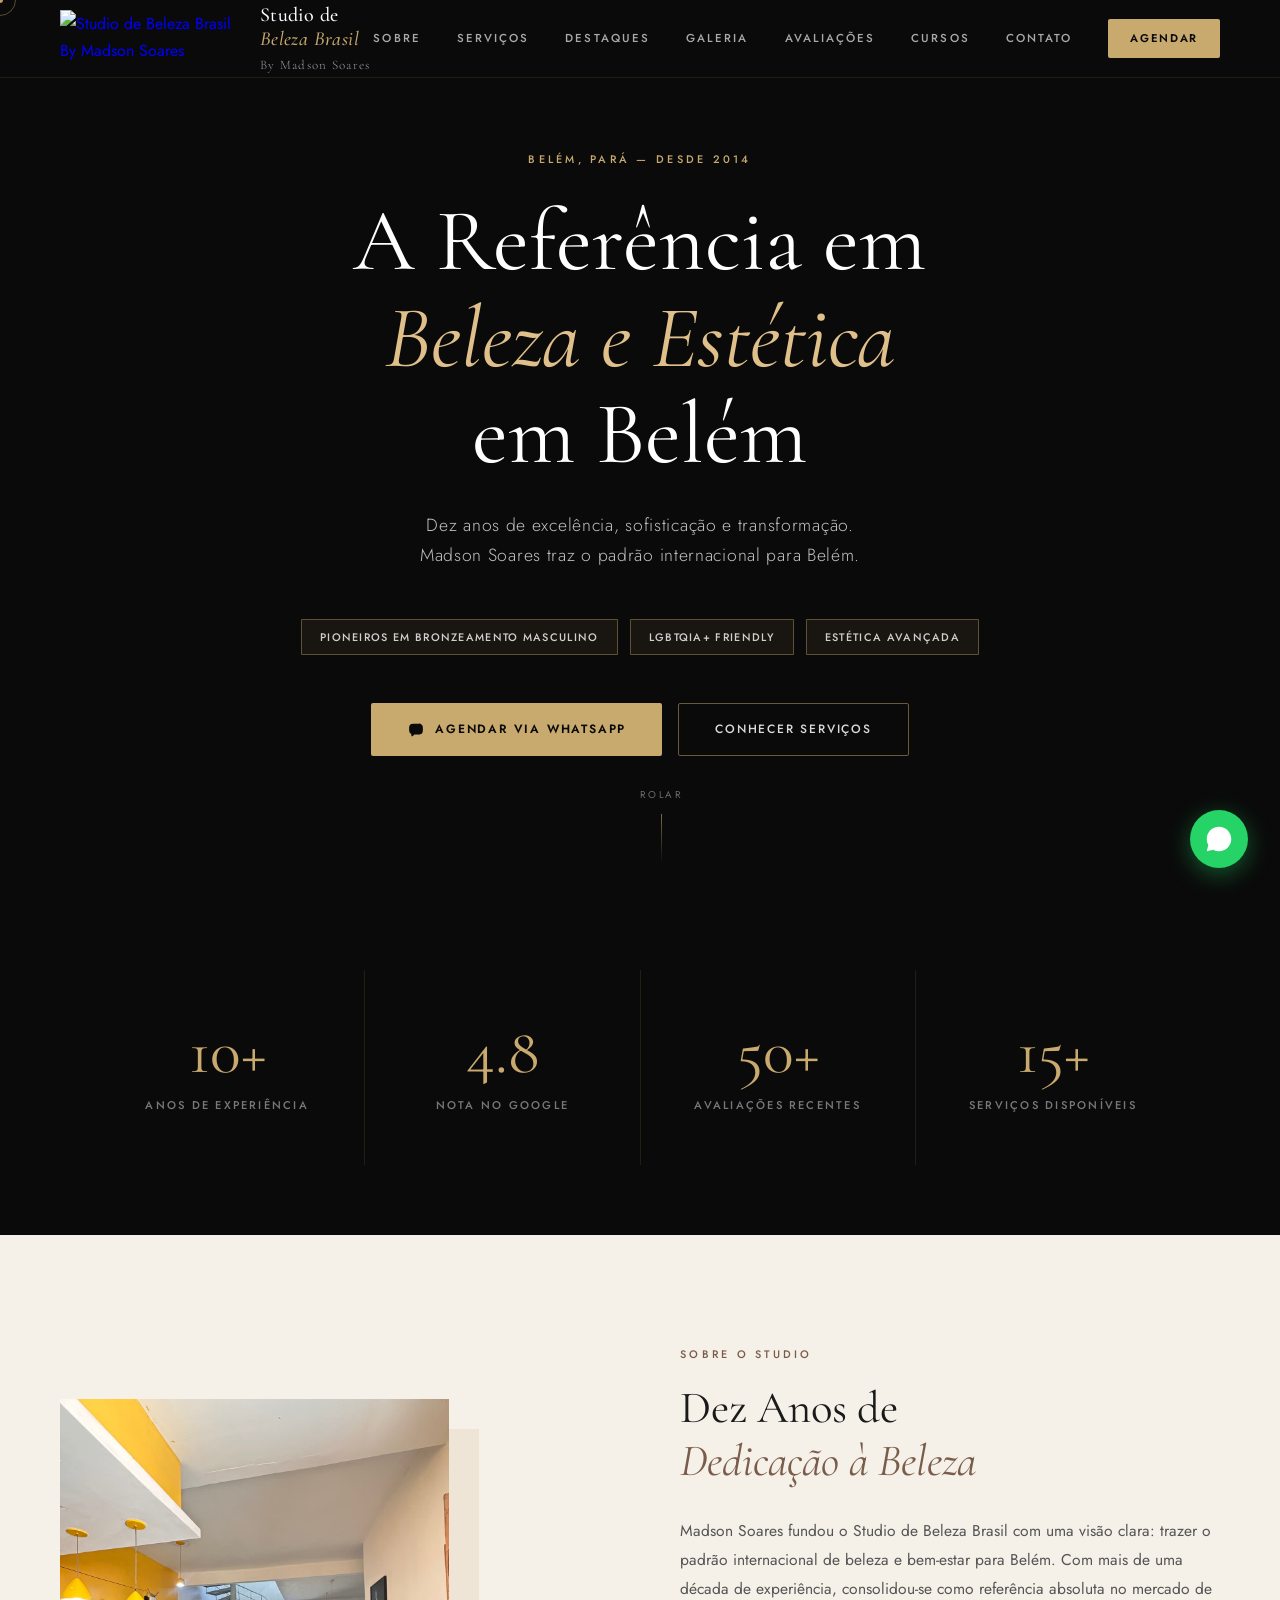
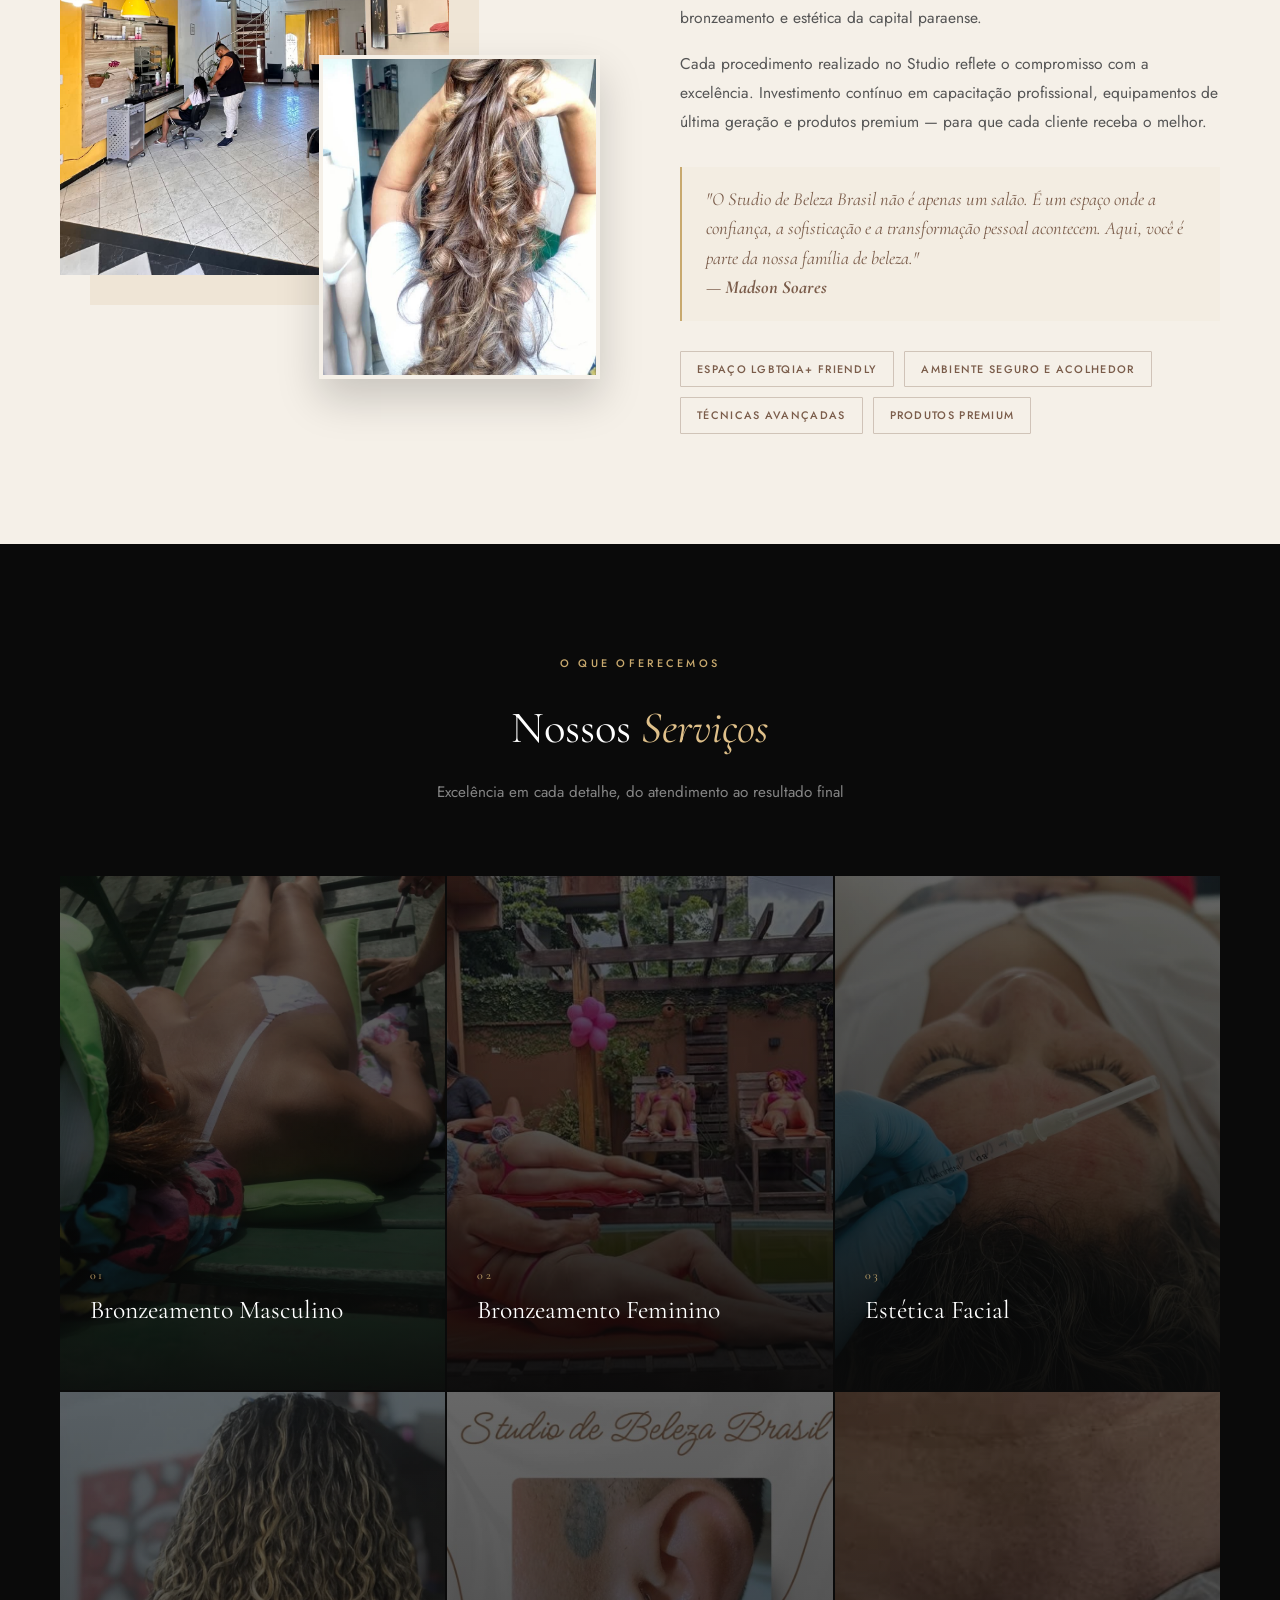
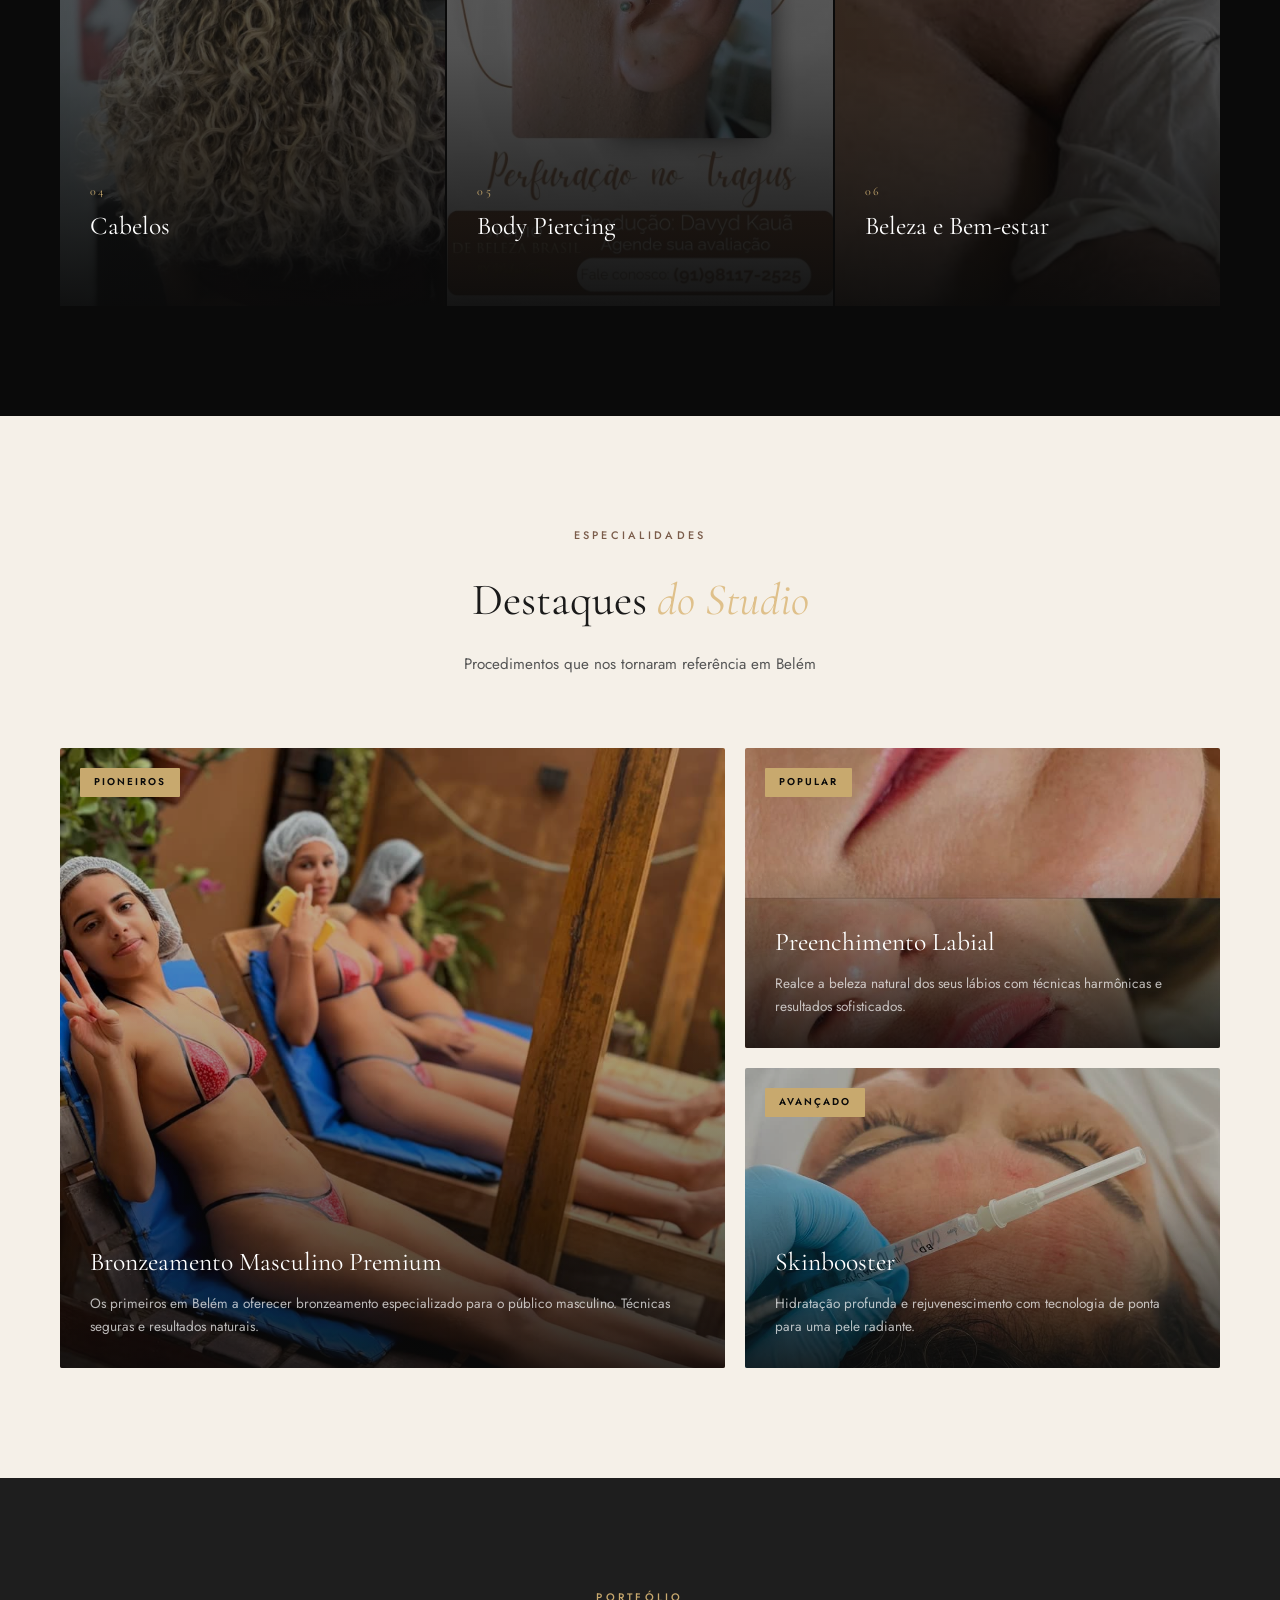
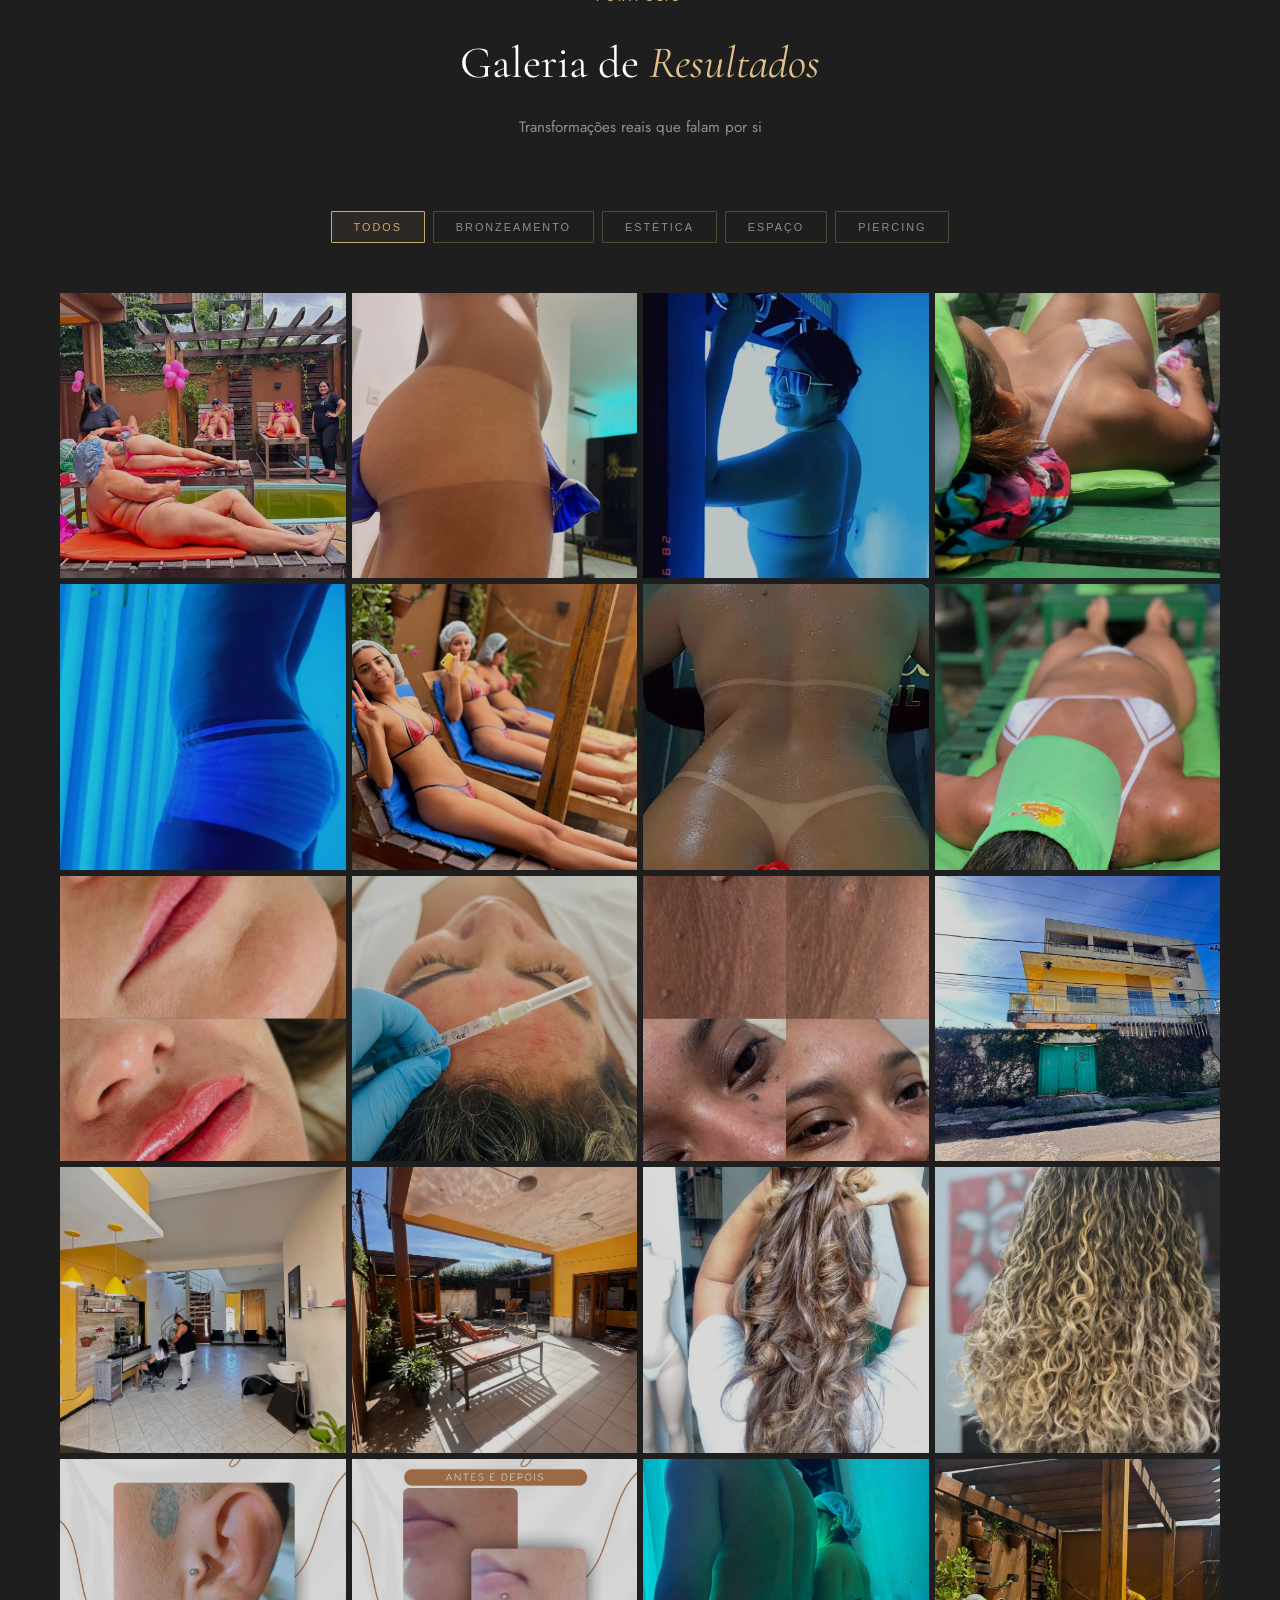
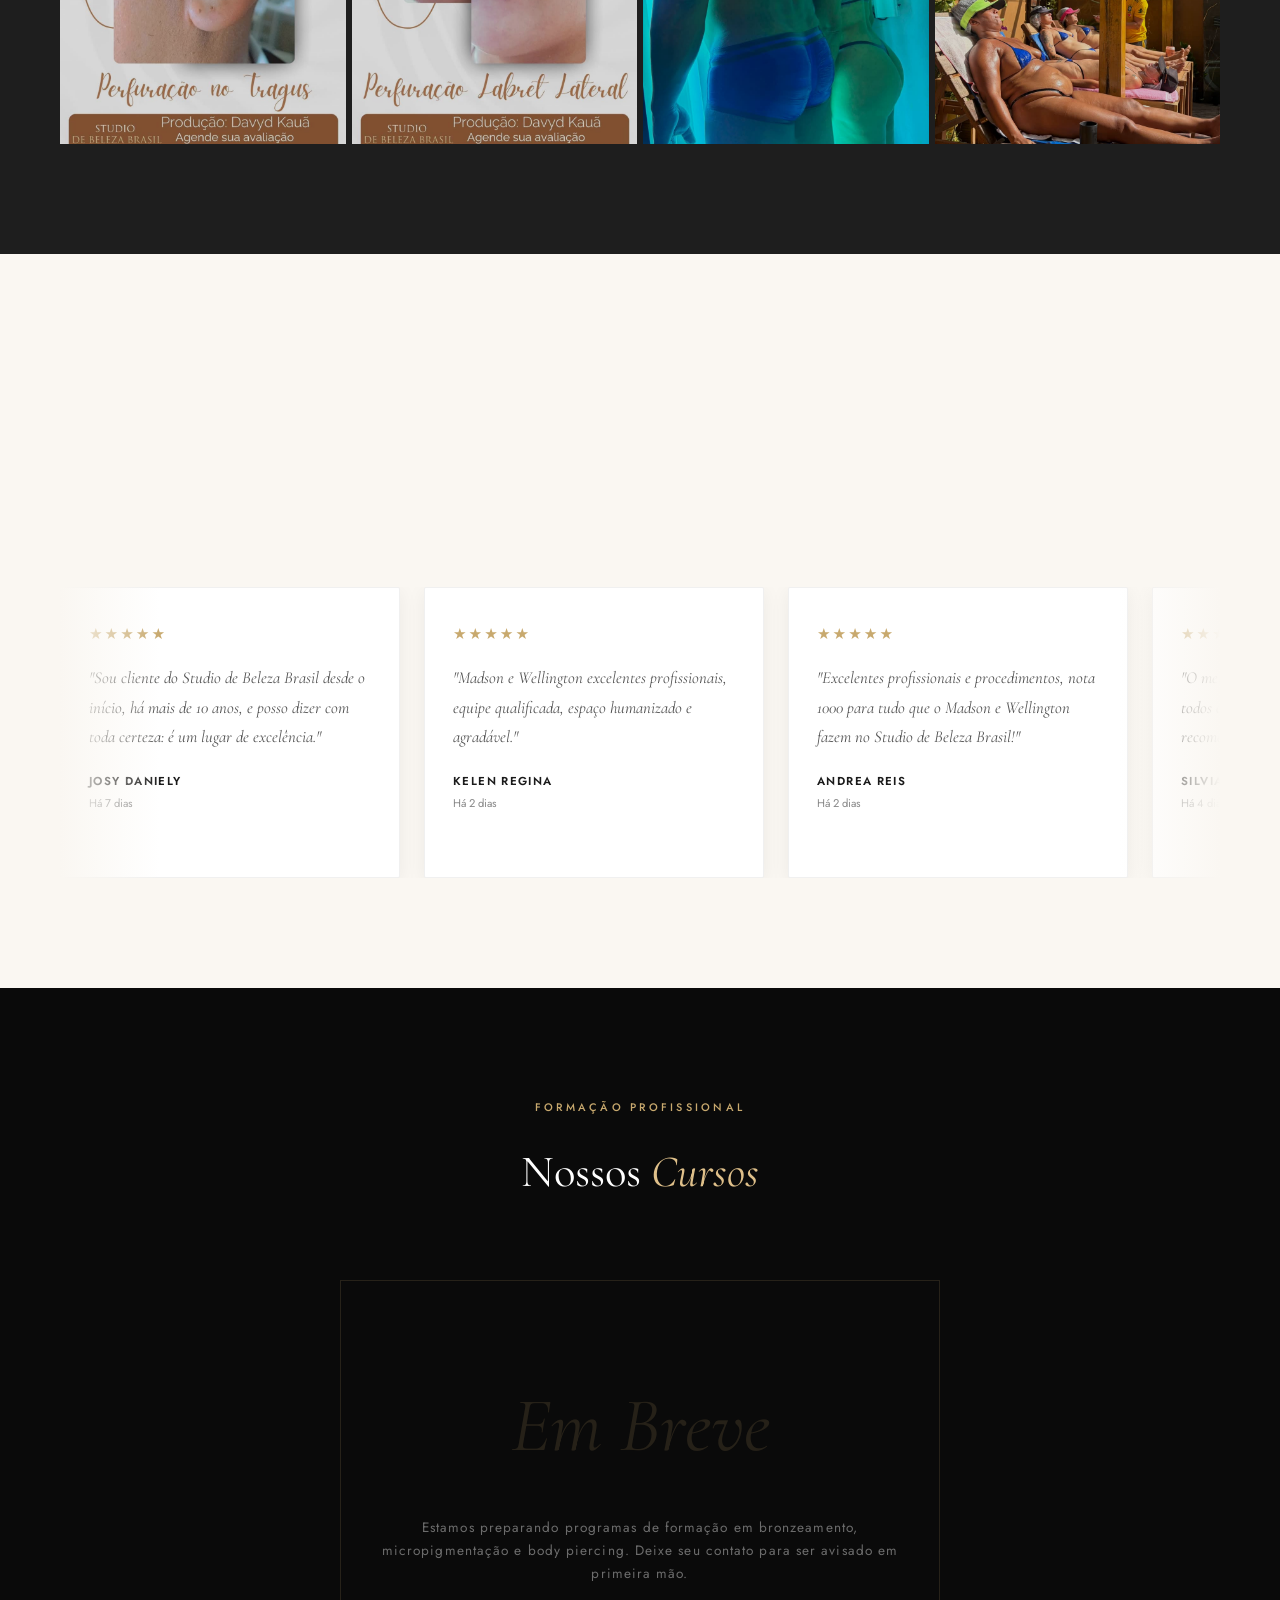
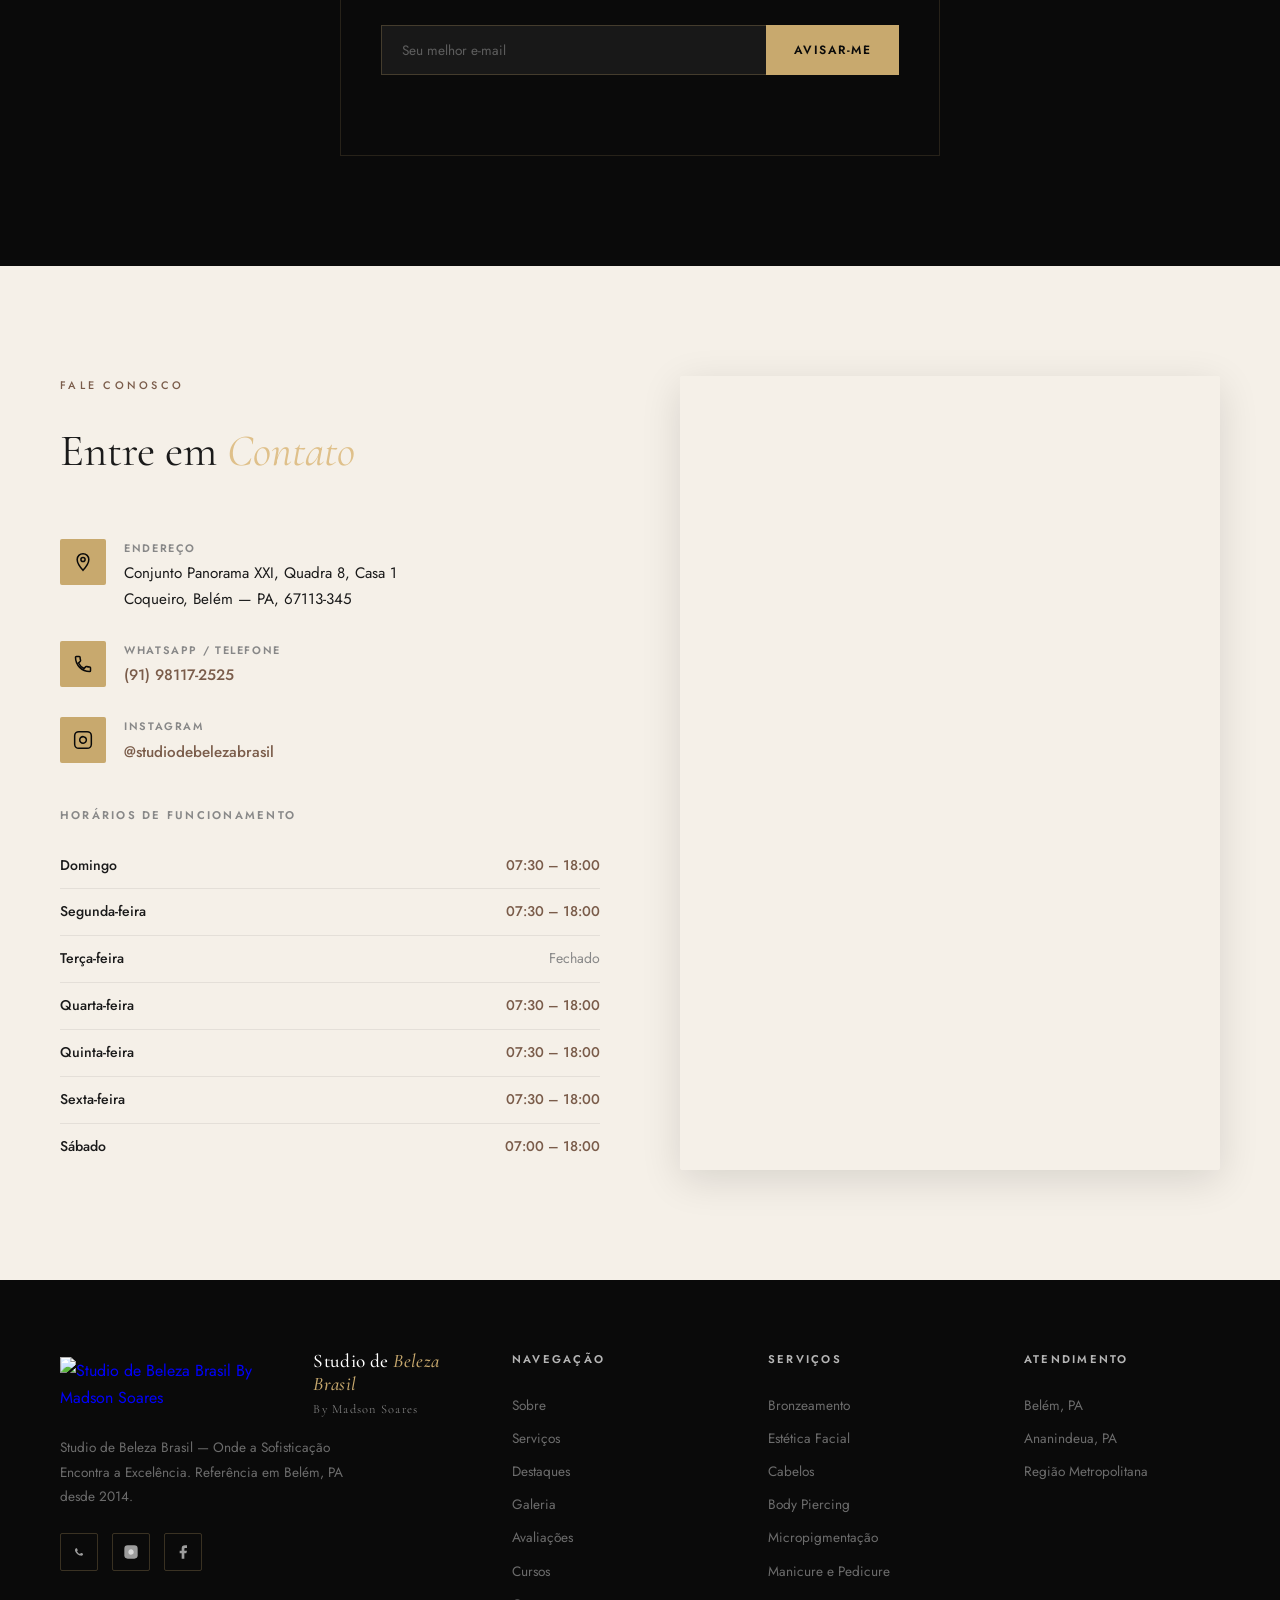
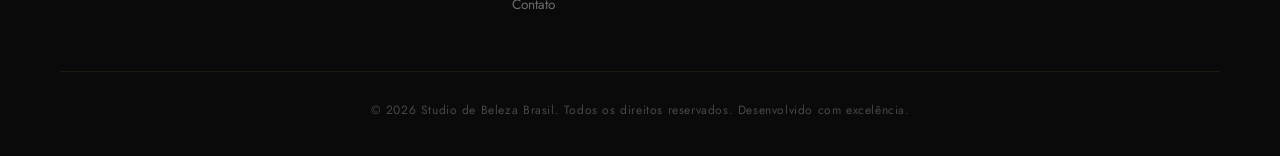
==== index.html @ 26bd86d9 "Update index.html" ====
<!DOCTYPE html>
<html lang="pt-BR">
<head>
<meta charset="UTF-8">
<meta name="viewport" content="width=device-width, initial-scale=1.0">
<meta name="description" content="Studio de Beleza Brasil — Referência em salão de beleza, estética e bronzeamento em Belém, PA. Pioneiros em bronzeamento masculino. Especialistas em harmonização facial, preenchimento labial, skinbooster e muito mais.">
<title>Studio de Beleza Brasil | Salão, Bronze e Estética em Belém</title>
<link rel="preconnect" href="https://fonts.googleapis.com">
<link rel="preconnect" href="https://fonts.gstatic.com" crossorigin>
<link href="https://fonts.googleapis.com/css2?family=Cormorant+Garamond:ital,wght@0,300;0,400;0,500;0,600;1,300;1,400;1,500&family=Jost:wght@200;300;400;500;600&display=swap" rel="stylesheet">
<style>
:root {
  --black: #0a0a0a;
  --charcoal: #141414;
  --dark: #1e1e1e;
  --gold: #c8a96e;
  --gold-light: #dfc08a;
  --gold-pale: #f0e4cc;
  --cream: #faf7f2;
  --offwhite: #f5f0e8;
  --mocha: #7a5c4a;
  --mocha-light: #a07860;
  --text-dark: #1a1a1a;
  --text-mid: #555;
  --text-muted: #888;
  --serif: 'Cormorant Garamond', Georgia, serif;
  --sans: 'Jost', system-ui, sans-serif;
  --ease: cubic-bezier(0.25, 0.46, 0.45, 0.94);
}
*,*::before,*::after{margin:0;padding:0;box-sizing:border-box}
html{scroll-behavior:smooth;font-size:16px}
body{font-family:var(--sans);background:var(--cream);color:var(--text-dark);overflow-x:hidden;line-height:1.7}

/* ── SCROLLBAR ── */
::-webkit-scrollbar{width:4px}
::-webkit-scrollbar-track{background:var(--black)}
::-webkit-scrollbar-thumb{background:var(--gold);border-radius:2px}

/* ── CURSOR ── */
html{cursor:none}
.cursor{position:fixed;width:6px;height:6px;background:var(--gold);border-radius:50%;pointer-events:none;z-index:9999;transform:translate(-50%,-50%);transition:width .2s,height .2s,background .2s;mix-blend-mode:difference}
.cursor-ring{position:fixed;width:32px;height:32px;border:1px solid rgba(200,169,110,0.6);border-radius:50%;pointer-events:none;z-index:9998;transform:translate(-50%,-50%);transition:transform .12s var(--ease),width .3s,height .3s,opacity .3s;opacity:.7}
.cursor.expanded{width:40px;height:40px}
.cursor-ring.expanded{width:60px;height:60px;opacity:.3}
a,button{cursor:none}

/* ── HEADER ── */
header{
  position:fixed;top:0;left:0;right:0;z-index:500;
  transition:background .5s var(--ease),box-shadow .5s;
}
header.scrolled{
  background:rgba(10,10,10,0.97);
  backdrop-filter:blur(20px);
  box-shadow:0 1px 0 rgba(200,169,110,0.15);
}
.header-inner{
  display:flex;align-items:center;justify-content:space-between;
  padding:0 60px;height:78px;
  border-bottom:1px solid rgba(200,169,110,0.12);
}
.logo-wrap{display:flex;align-items:center;gap:14px;text-decoration:none}
.logo-img{height:44px;width:auto;object-fit:contain;filter:brightness(1.05)}
.logo-text{font-family:var(--serif);font-size:1.25rem;font-weight:500;color:#fff;letter-spacing:.02em;line-height:1.2}
.logo-text span{color:var(--gold);font-style:italic}
nav{display:flex;align-items:center;gap:36px}
.nav-link{
  font-size:.72rem;font-weight:500;color:rgba(255,255,255,.65);
  text-decoration:none;text-transform:uppercase;letter-spacing:.18em;
  transition:color .3s;position:relative;
}
.nav-link::after{
  content:'';position:absolute;bottom:-4px;left:0;width:0;height:1px;
  background:var(--gold);transition:width .35s var(--ease);
}
.nav-link:hover{color:var(--gold)}
.nav-link:hover::after{width:100%}
.nav-cta{
  font-size:.7rem;font-weight:600;color:var(--black);
  background:var(--gold);text-decoration:none;
  text-transform:uppercase;letter-spacing:.15em;
  padding:10px 22px;border-radius:2px;
  transition:background .3s,transform .3s;
}
.nav-cta:hover{background:var(--gold-light);transform:translateY(-1px)}
.mobile-btn{display:none;flex-direction:column;gap:5px;background:none;border:none;padding:4px}
.mobile-btn span{display:block;width:24px;height:1.5px;background:rgba(255,255,255,.8);transition:.3s}

/* ── HERO ── */
.hero{
  position:relative;height:100vh;min-height:600px;
  display:flex;align-items:center;justify-content:center;
  overflow:hidden;background:var(--black);
}
.hero-video{
  position:absolute;inset:0;width:100%;height:100%;
  object-fit:cover;opacity:0;
  transition:opacity 2.5s ease;
}
.hero-video.loaded{opacity:.55}
.hero-overlay{
  position:absolute;inset:0;
  background:linear-gradient(to bottom,rgba(10,10,10,.35) 0%,rgba(10,10,10,.15) 40%,rgba(10,10,10,.7) 100%);
}
.hero-content{
  position:relative;z-index:2;text-align:center;padding:0 24px;
  max-width:860px;
}
.hero-eyebrow{
  display:inline-block;font-family:var(--sans);font-size:.68rem;
  font-weight:500;letter-spacing:.3em;text-transform:uppercase;
  color:var(--gold);margin-bottom:24px;
  opacity:0;transform:translateY(20px);
  animation:fadeUp .9s var(--ease) .4s forwards;
}
.hero h1{
  font-family:var(--serif);font-size:clamp(3rem,7vw,5.5rem);
  font-weight:400;color:#fff;line-height:1.1;
  margin-bottom:28px;
  opacity:0;transform:translateY(30px);
  animation:fadeUp 1.1s var(--ease) .7s forwards;
}
.hero h1 em{font-style:italic;color:var(--gold-light)}
.hero-sub{
  font-size:clamp(.95rem,1.5vw,1.1rem);font-weight:300;
  color:rgba(255,255,255,.75);margin-bottom:48px;letter-spacing:.04em;
  opacity:0;transform:translateY(20px);
  animation:fadeUp .9s var(--ease) 1s forwards;
}
.hero-badges{
  display:flex;flex-wrap:wrap;justify-content:center;gap:12px;
  margin-bottom:48px;
  opacity:0;animation:fadeUp .9s var(--ease) 1.2s forwards;
}
.hero-badge{
  font-size:.68rem;font-weight:500;letter-spacing:.12em;
  text-transform:uppercase;color:rgba(255,255,255,.8);
  border:1px solid rgba(200,169,110,.4);
  padding:8px 18px;border-radius:1px;
  background:rgba(200,169,110,.08);
}
.hero-btns{
  display:flex;flex-wrap:wrap;justify-content:center;gap:16px;
  opacity:0;animation:fadeUp .9s var(--ease) 1.4s forwards;
}
.btn-primary{
  display:inline-flex;align-items:center;gap:10px;
  font-family:var(--sans);font-size:.75rem;font-weight:600;
  letter-spacing:.15em;text-transform:uppercase;
  text-decoration:none;padding:16px 36px;
  background:var(--gold);color:var(--black);border-radius:2px;
  transition:background .3s,transform .3s,box-shadow .3s;
}
.btn-primary:hover{background:var(--gold-light);transform:translateY(-2px);box-shadow:0 8px 30px rgba(200,169,110,.3)}
.btn-secondary{
  display:inline-flex;align-items:center;gap:10px;
  font-family:var(--sans);font-size:.75rem;font-weight:500;
  letter-spacing:.15em;text-transform:uppercase;
  text-decoration:none;padding:15px 36px;
  border:1px solid rgba(200,169,110,.5);color:rgba(255,255,255,.85);
  border-radius:2px;transition:all .3s;
}
.btn-secondary:hover{border-color:var(--gold);color:var(--gold);background:rgba(200,169,110,.08)}
.hero-scroll{
  position:absolute;bottom:36px;left:50%;transform:translateX(-50%);
  display:flex;flex-direction:column;align-items:center;gap:10px;
  opacity:0;animation:fadeUp .8s var(--ease) 2s forwards;
}
.hero-scroll span{font-size:.62rem;letter-spacing:.25em;text-transform:uppercase;color:rgba(255,255,255,.4)}
.scroll-line{width:1px;height:50px;background:linear-gradient(to bottom,rgba(200,169,110,.6),transparent);animation:scrollAnim 2s ease infinite}

/* ── NÚMEROS ── */
.numeros{background:var(--black);padding:70px 60px}
.numeros-grid{
  display:grid;grid-template-columns:repeat(4,1fr);
  gap:1px;background:rgba(200,169,110,.12);
  max-width:1100px;margin:0 auto;
}
.numero-item{
  background:var(--black);padding:50px 40px;text-align:center;
  transition:background .3s;
}
.numero-item:hover{background:var(--charcoal)}
.numero-val{
  font-family:var(--serif);font-size:clamp(3rem,5vw,4.5rem);
  font-weight:400;color:var(--gold);line-height:1;display:block;
}
.numero-label{
  font-size:.7rem;font-weight:500;letter-spacing:.2em;
  text-transform:uppercase;color:rgba(255,255,255,.45);
  margin-top:12px;display:block;
}

/* ── SOBRE ── */
.sobre{background:var(--offwhite);padding:110px 60px}
.sobre-inner{
  display:grid;grid-template-columns:1fr 1fr;
  gap:80px;align-items:center;max-width:1200px;margin:0 auto;
}
.sobre-imgs{position:relative;height:580px}
.sobre-img-main{
  position:absolute;top:0;left:0;width:72%;height:82%;
  object-fit:cover;
  box-shadow:30px 30px 0 rgba(200,169,110,.15);
}
.sobre-img-accent{
  position:absolute;bottom:0;right:0;width:52%;height:56%;
  object-fit:cover;
  border:4px solid var(--offwhite);
  box-shadow:0 20px 40px rgba(0,0,0,.18);
}
.sobre-eyebrow{
  font-size:.68rem;font-weight:500;letter-spacing:.3em;
  text-transform:uppercase;color:var(--mocha);margin-bottom:18px;display:block;
}
.sobre h2{
  font-family:var(--serif);font-size:clamp(2.2rem,3.5vw,3rem);
  font-weight:400;line-height:1.2;margin-bottom:28px;color:var(--text-dark);
}
.sobre h2 em{font-style:italic;color:var(--mocha)}
.sobre-text{
  font-size:.975rem;color:var(--text-mid);
  line-height:1.85;margin-bottom:18px;
}
.sobre-quote{
  border-left:2px solid var(--gold);padding:18px 24px;
  margin:30px 0;font-family:var(--serif);font-size:1.15rem;
  font-style:italic;color:var(--mocha);line-height:1.6;
  background:rgba(200,169,110,.05);
}
.sobre-tags{display:flex;flex-wrap:wrap;gap:10px;margin-top:30px}
.sobre-tag{
  font-size:.68rem;font-weight:500;letter-spacing:.12em;
  text-transform:uppercase;padding:8px 16px;
  border:1px solid rgba(122,92,74,.3);color:var(--mocha);
  border-radius:1px;
}

/* ── SERVIÇOS ── */
.servicos{background:var(--black);padding:110px 60px}
.section-header{text-align:center;margin-bottom:70px}
.section-eyebrow{
  font-size:.68rem;font-weight:500;letter-spacing:.3em;
  text-transform:uppercase;color:var(--gold);
  display:block;margin-bottom:18px;
}
.section-header h2{
  font-family:var(--serif);font-size:clamp(2rem,3.5vw,3rem);
  font-weight:400;color:#fff;
}
.section-header h2 em{font-style:italic;color:var(--gold-light)}
.section-header p{
  font-size:.95rem;color:rgba(255,255,255,.5);
  margin-top:14px;max-width:500px;margin-left:auto;margin-right:auto;
}
.servicos-grid{
  display:grid;grid-template-columns:repeat(3,1fr);
  gap:2px;max-width:1300px;margin:0 auto;
}
.servico-card{
  position:relative;overflow:hidden;aspect-ratio:3/4;
  background:var(--charcoal);
}
.servico-bg{
  position:absolute;inset:0;width:100%;height:100%;
  object-fit:cover;transition:transform .7s var(--ease),filter .5s;
  filter:brightness(.45) saturate(.8);
}
.servico-card:hover .servico-bg{
  transform:scale(1.08);filter:brightness(.55) saturate(1);
}
.servico-overlay{
  position:absolute;inset:0;
  background:linear-gradient(to top,rgba(10,10,10,.9) 0%,rgba(10,10,10,.3) 50%,rgba(10,10,10,.1) 100%);
  transition:background .5s;
}
.servico-card:hover .servico-overlay{
  background:linear-gradient(to top,rgba(10,10,10,.95) 0%,rgba(10,10,10,.5) 60%,rgba(10,10,10,.2) 100%);
}
.servico-content{
  position:absolute;bottom:0;left:0;right:0;
  padding:36px 30px;
  transform:translateY(0);transition:transform .4s var(--ease);
}
.servico-num{
  font-family:var(--serif);font-size:.75rem;letter-spacing:.2em;
  color:var(--gold);display:block;margin-bottom:10px;
}
.servico-content h3{
  font-family:var(--serif);font-size:1.6rem;font-weight:400;
  color:#fff;line-height:1.2;margin-bottom:14px;
}
.servico-desc{
  font-size:.85rem;color:rgba(255,255,255,.65);line-height:1.7;
  max-height:0;overflow:hidden;opacity:0;
  transition:max-height .5s var(--ease),opacity .4s;
}
.servico-card:hover .servico-desc{max-height:120px;opacity:1}
.servico-list-mini{
  list-style:none;margin-top:14px;
  max-height:0;overflow:hidden;opacity:0;
  transition:max-height .5s var(--ease) .05s,opacity .4s .05s;
}
.servico-card:hover .servico-list-mini{max-height:200px;opacity:1}
.servico-list-mini li{
  font-size:.78rem;color:rgba(255,255,255,.55);
  padding:4px 0;border-bottom:1px solid rgba(200,169,110,.12);
  letter-spacing:.03em;
}
.servico-list-mini li:last-child{border-bottom:none}

/* ── DESTAQUES ── */
.destaques{background:var(--offwhite);padding:110px 60px}
.destaques .section-header h2{color:var(--text-dark)}
.destaques .section-eyebrow{color:var(--mocha)}
.destaques .section-header p{color:var(--text-mid)}
.dest-grid{
  display:grid;grid-template-columns:1.4fr 1fr;
  grid-template-rows:1fr 1fr;
  gap:20px;max-width:1200px;margin:0 auto;
  height:620px;
}
.dest-card{
  position:relative;overflow:hidden;border-radius:2px;
}
.dest-card:first-child{grid-row:span 2}
.dest-img{
  width:100%;height:100%;object-fit:cover;
  transition:transform .7s var(--ease),filter .5s;
  filter:brightness(.75);
}
.dest-card:hover .dest-img{transform:scale(1.06);filter:brightness(.85)}
.dest-overlay{
  position:absolute;inset:0;
  background:linear-gradient(to top,rgba(10,10,10,.8) 0%,transparent 60%);
}
.dest-label{
  position:absolute;top:20px;left:20px;
  font-size:.62rem;font-weight:600;letter-spacing:.2em;text-transform:uppercase;
  background:var(--gold);color:var(--black);padding:6px 14px;border-radius:1px;
}
.dest-content{
  position:absolute;bottom:0;left:0;right:0;padding:30px;
}
.dest-content h3{
  font-family:var(--serif);font-size:clamp(1.4rem,2vw,1.8rem);
  font-weight:400;color:#fff;margin-bottom:8px;
}
.dest-content p{font-size:.85rem;color:rgba(255,255,255,.7)}

/* ── GALERIA ── */
.galeria{background:var(--dark);padding:110px 60px}
.galeria-tabs{
  display:flex;justify-content:center;flex-wrap:wrap;gap:8px;margin-bottom:50px;
}
.gtab{
  font-size:.68rem;font-weight:500;letter-spacing:.18em;text-transform:uppercase;
  padding:9px 22px;border:1px solid rgba(200,169,110,.3);color:rgba(255,255,255,.5);
  background:none;border-radius:1px;transition:all .3s;
}
.gtab:hover,.gtab.active{
  border-color:var(--gold);color:var(--gold);background:rgba(200,169,110,.08);
}
.galeria-grid{
  display:grid;grid-template-columns:repeat(4,1fr);
  gap:6px;max-width:1300px;margin:0 auto;
}
.gitem{
  position:relative;overflow:hidden;aspect-ratio:1;background:var(--charcoal);
}
.gitem img{
  width:100%;height:100%;object-fit:cover;
  transition:transform .6s var(--ease),filter .5s;
  filter:brightness(.85);
}
.gitem:hover img{transform:scale(1.1);filter:brightness(1)}
.gitem::after{
  content:'';position:absolute;inset:0;
  background:rgba(200,169,110,.0);transition:background .4s;
}
.gitem:hover::after{background:rgba(200,169,110,.12)}
.gitem.hidden{display:none}

/* ── DEPOIMENTOS ── */
.depoimentos{background:var(--cream);padding:110px 60px;overflow:hidden}
.depoimentos .section-header h2{color:var(--text-dark)}
.depoimentos .section-eyebrow{color:var(--mocha)}
.dep-track-wrap{
  max-width:1300px;margin:0 auto;position:relative;
  overflow:hidden;
}
.dep-track{
  display:flex;gap:24px;
  animation:depScroll 40s linear infinite;
  width:max-content;
}
.dep-track:hover{animation-play-state:paused}
.dep-card{
  width:340px;flex-shrink:0;
  background:#fff;border:1px solid rgba(0,0,0,.06);
  padding:34px 28px;border-radius:2px;
  box-shadow:0 4px 20px rgba(0,0,0,.06);
  transition:transform .3s,box-shadow .3s;
}
.dep-card:hover{transform:translateY(-4px);box-shadow:0 12px 40px rgba(0,0,0,.12)}
.dep-stars{color:var(--gold);font-size:.95rem;letter-spacing:2px;margin-bottom:16px}
.dep-text{
  font-family:var(--serif);font-size:1.05rem;font-style:italic;
  color:var(--text-mid);line-height:1.75;margin-bottom:20px;
}
.dep-author{
  font-size:.72rem;font-weight:600;letter-spacing:.12em;
  text-transform:uppercase;color:var(--text-dark);
}
.dep-time{font-size:.7rem;color:var(--text-muted);margin-top:3px}
.dep-fade-l,.dep-fade-r{
  position:absolute;top:0;bottom:0;width:100px;z-index:2;pointer-events:none;
}
.dep-fade-l{left:0;background:linear-gradient(to right,var(--cream),transparent)}
.dep-fade-r{right:0;background:linear-gradient(to left,var(--cream),transparent)}

/* ── CURSOS ── */
.cursos{background:var(--black);padding:110px 60px}
.cursos-coming{
  text-align:center;max-width:600px;margin:0 auto;padding:80px 40px;
  border:1px solid rgba(200,169,110,.15);
}
.cursos-coming .big-text{
  font-family:var(--serif);font-size:clamp(3rem,6vw,5rem);
  color:rgba(200,169,110,.15);font-style:italic;margin-bottom:24px;display:block;
}
.cursos-coming p{
  font-size:.85rem;color:rgba(255,255,255,.4);letter-spacing:.08em;
}
.cursos-coming .notify-form{
  display:flex;gap:0;margin-top:40px;
}
.cursos-coming input{
  flex:1;padding:14px 20px;background:rgba(255,255,255,.06);
  border:1px solid rgba(200,169,110,.25);border-right:none;
  color:#fff;font-family:var(--sans);font-size:.85rem;outline:none;border-radius:0;
}
.cursos-coming input::placeholder{color:rgba(255,255,255,.3)}
.cursos-coming button{
  padding:14px 28px;background:var(--gold);color:var(--black);
  border:none;font-family:var(--sans);font-size:.75rem;
  font-weight:600;letter-spacing:.12em;text-transform:uppercase;
}

/* ── CONTATO ── */
.contato{background:var(--offwhite);padding:110px 60px}
.contato-inner{
  display:grid;grid-template-columns:1fr 1fr;
  gap:80px;max-width:1200px;margin:0 auto;
}
.contato .section-header{text-align:left;margin-bottom:50px}
.contato .section-header h2{color:var(--text-dark)}
.contato .section-eyebrow{color:var(--mocha)}
.contato-item{
  display:flex;align-items:flex-start;gap:18px;margin-bottom:28px;
}
.contato-icon{
  width:46px;height:46px;background:var(--gold);border-radius:2px;
  display:flex;align-items:center;justify-content:center;flex-shrink:0;
}
.contato-icon svg{width:20px;height:20px;fill:none;stroke:var(--black);stroke-width:1.8}
.contato-label{font-size:.68rem;font-weight:600;letter-spacing:.15em;text-transform:uppercase;color:var(--text-muted);margin-bottom:4px}
.contato-val{font-size:.95rem;color:var(--text-dark)}
.contato-val a{color:var(--mocha);text-decoration:none;font-weight:500}
.contato-val a:hover{text-decoration:underline}
.horarios{margin-top:40px}
.horarios h4{
  font-size:.7rem;font-weight:600;letter-spacing:.2em;text-transform:uppercase;
  color:var(--text-muted);margin-bottom:18px;
}
.horario-row{
  display:flex;justify-content:space-between;align-items:center;
  padding:11px 0;border-bottom:1px solid rgba(0,0,0,.07);
  font-size:.88rem;
}
.horario-row:last-child{border-bottom:none}
.horario-dia{color:var(--text-dark);font-weight:500}
.horario-hora{color:var(--mocha);font-weight:500}
.horario-fecha{color:var(--text-muted)}
.mapa-wrap{
  border-radius:2px;overflow:hidden;
  box-shadow:0 10px 40px rgba(0,0,0,.12);
}
.mapa-wrap iframe{width:100%;height:100%;min-height:480px;border:none;display:block}

/* ── FOOTER ── */
footer{background:var(--black);padding:70px 60px 36px;color:rgba(255,255,255,.5)}
.footer-top{
  display:grid;grid-template-columns:2fr 1fr 1fr 1fr;
  gap:60px;max-width:1300px;margin:0 auto 50px;
}
.footer-brand .logo-text{font-size:1.2rem}
.footer-brand p{
  font-size:.85rem;color:rgba(255,255,255,.4);
  line-height:1.8;margin-top:16px;max-width:300px;
}
.footer-socials{display:flex;gap:14px;margin-top:24px}
.fsocial{
  width:38px;height:38px;border:1px solid rgba(200,169,110,.25);
  border-radius:2px;display:flex;align-items:center;justify-content:center;
  transition:all .3s;text-decoration:none;
}
.fsocial:hover{background:var(--gold);border-color:var(--gold)}
.fsocial svg{width:16px;height:16px;fill:rgba(255,255,255,.6)}
.fsocial:hover svg{fill:var(--black)}
.footer-col h5{
  font-size:.7rem;font-weight:600;letter-spacing:.2em;text-transform:uppercase;
  color:rgba(255,255,255,.7);margin-bottom:20px;
}
.footer-col a{
  display:block;font-size:.85rem;color:rgba(255,255,255,.4);
  text-decoration:none;padding:5px 0;transition:color .3s;
}
.footer-col a:hover{color:var(--gold)}
.footer-bottom{
  border-top:1px solid rgba(200,169,110,.1);
  padding-top:28px;text-align:center;
  font-size:.75rem;color:rgba(255,255,255,.25);
  max-width:1300px;margin:0 auto;letter-spacing:.05em;
}

/* ── WHATSAPP ── */
.wa-float{
  position:fixed;bottom:32px;right:32px;z-index:400;
  width:58px;height:58px;border-radius:50%;
  background:#25D366;display:flex;align-items:center;justify-content:center;
  box-shadow:0 6px 24px rgba(37,211,102,.4);
  text-decoration:none;transition:transform .3s,box-shadow .3s;
}
.wa-float:hover{transform:scale(1.1);box-shadow:0 10px 32px rgba(37,211,102,.55)}
.wa-float::before{
  content:'Agendar';position:absolute;right:70px;
  background:var(--black);color:#fff;
  padding:7px 14px;border-radius:2px;font-size:.78rem;
  white-space:nowrap;opacity:0;transition:opacity .3s;font-family:var(--sans);
}
.wa-float:hover::before{opacity:1}
.wa-float svg{width:28px;height:28px;fill:#fff}

/* ── FADE IN ── */
.fade-up{opacity:0;transform:translateY(40px);transition:opacity .8s var(--ease),transform .8s var(--ease)}
.fade-up.visible{opacity:1;transform:translateY(0)}

/* ── ANIMATIONS ── */
@keyframes fadeUp{from{opacity:0;transform:translateY(30px)}to{opacity:1;transform:translateY(0)}}
@keyframes scrollAnim{0%{transform:scaleY(0);transform-origin:top}50%{transform:scaleY(1);transform-origin:top}51%{transform:scaleY(1);transform-origin:bottom}100%{transform:scaleY(0);transform-origin:bottom}}
@keyframes depScroll{0%{transform:translateX(0)}100%{transform:translateX(-50%)}}

/* ── RESPONSIVE ── */
@media(max-width:1100px){
  .header-inner{padding:0 32px}
  .sobre,.servicos,.destaques,.galeria,.depoimentos,.cursos,.contato{padding:80px 32px}
  .numeros{padding:60px 32px}
  footer{padding:60px 32px 28px}
  .servicos-grid{grid-template-columns:repeat(2,1fr)}
  .galeria-grid{grid-template-columns:repeat(3,1fr)}
  .footer-top{grid-template-columns:1fr 1fr}
}
@media(max-width:768px){
  nav{display:none;position:absolute;top:78px;left:0;right:0;background:rgba(10,10,10,.98);flex-direction:column;gap:0;padding:20px 0;border-top:1px solid rgba(200,169,110,.15)}
  nav.open{display:flex}
  .nav-link{padding:14px 32px;font-size:.75rem}
  .nav-cta{margin:14px 32px;text-align:center}
  .mobile-btn{display:flex}
  .sobre-inner{grid-template-columns:1fr}
  .sobre-imgs{height:320px}
  .dest-grid{grid-template-columns:1fr;height:auto}
  .dest-card:first-child{grid-row:span 1;height:320px}
  .dest-card{height:220px}
  .servicos-grid{grid-template-columns:1fr}
  .galeria-grid{grid-template-columns:repeat(2,1fr)}
  .numeros-grid{grid-template-columns:repeat(2,1fr)}
  .contato-inner{grid-template-columns:1fr}
  .footer-top{grid-template-columns:1fr}
  .dep-card{width:280px}
  footer{padding:50px 24px 24px}
  .sobre,.servicos,.destaques,.galeria,.depoimentos,.cursos,.contato{padding:70px 24px}
  .numeros{padding:50px 24px}
  .header-inner{padding:0 24px}
}
@media(max-width:480px){
  .galeria-grid{grid-template-columns:repeat(2,1fr)}
  .numeros-grid{grid-template-columns:repeat(2,1fr)}
  .hero h1{font-size:2.4rem}
}
</style>
</head>
<body>

<!-- CURSOR -->
<div class="cursor" id="cursor"></div>
<div class="cursor-ring" id="cursor-ring"></div>

<!-- HEADER -->
<header id="header">
  <div class="header-inner">
    <a href="#home" class="logo-wrap">
      <img src="https://raw.githubusercontent.com/Meckai/SBB/main/log-bg.png" alt="Studio de Beleza Brasil By Madson Soares" class="logo-img" style="height:58px;">
      <span class="logo-text">Studio de <span>Beleza Brasil</span><br><small style="font-size:.65em;font-weight:300;color:rgba(255,255,255,.6);letter-spacing:.1em">By Madson Soares</small></span>
    </a>
    <nav id="nav">
      <a href="#sobre" class="nav-link">Sobre</a>
      <a href="#servicos" class="nav-link">Serviços</a>
      <a href="#destaques" class="nav-link">Destaques</a>
      <a href="#galeria" class="nav-link">Galeria</a>
      <a href="#depoimentos" class="nav-link">Avaliações</a>
      <a href="#cursos" class="nav-link">Cursos</a>
      <a href="#contato" class="nav-link">Contato</a>
      <a href="https://wa.me/5591981172525?text=Ol%C3%A1!%20Gostaria%20de%20agendar%20um%20hor%C3%A1rio." target="_blank" rel="noopener" class="nav-cta">Agendar</a>
    </nav>
    <button class="mobile-btn" id="mobile-btn" aria-label="Menu">
      <span></span><span></span><span></span>
    </button>
  </div>
</header>

<!-- HERO -->
<section class="hero" id="home">
  <video class="hero-video" id="heroVideo" autoplay muted loop playsinline>
    <source src="https://cdn.jsdelivr.net/gh/Meckai/SBB@main/hero.mp4" type="video/mp4">
    <source src="https://cdn.jsdelivr.net/gh/Meckai/SBB@main/hero-header-apresentaçao.mov" type="video/quicktime">
  </video>
  <div class="hero-overlay"></div>
  <div class="hero-content">
    <span class="hero-eyebrow">Belém, Pará — Desde 2014</span>
    <h1>A Referência em<br><em>Beleza e Estética</em><br>em Belém</h1>
    <p class="hero-sub">Dez anos de excelência, sofisticação e transformação.<br>Madson Soares traz o padrão internacional para Belém.</p>
    <div class="hero-badges">
      <span class="hero-badge">Pioneiros em Bronzeamento Masculino</span>
      <span class="hero-badge">LGBTQIA+ Friendly</span>
      <span class="hero-badge">Estética Avançada</span>
    </div>
    <div class="hero-btns">
      <a href="https://wa.me/5591981172525?text=Ol%C3%A1!%20Gostaria%20de%20agendar%20um%20hor%C3%A1rio." target="_blank" rel="noopener" class="btn-primary">
        <svg width="18" height="18" viewBox="0 0 24 24" fill="currentColor"><path d="M17.472 14.382c-.297-.149-1.758-.867-2.03-.967-.273-.099-.471-.148-.67.15-.197.297-.767.966-.94 1.164-.173.199-.347.223-.644.075-.297-.15-1.255-.463-2.39-1.475-.883-.788-1.48-1.761-1.653-2.059-.173-.297-.018-.458.13-.606.134-.133.298-.347.446-.52.149-.174.198-.298.298-.497.099-.198.05-.371-.025-.52-.075-.149-.669-1.612-.916-2.207-.242-.579-.487-.5-.669-.51-.173-.008-.371-.01-.57-.01-.198 0-.52.074-.792.372-.272.297-1.04 1.016-1.04 2.479 0 1.462 1.065 2.875 1.213 3.074.149.198 2.096 3.2 5.077 4.487.709.306 1.262.489 1.694.625.712.227 1.36.195 1.871.118.571-.085 1.758-.719 2.006-1.413.248-.694.248-1.289.173-1.413-.074-.124-.272-.198-.57-.347z"/><path d="M5.625 17.812l.325 1.887c.088.513.559.855 1.065.788.317-.042.608-.2.82-.443l1.57-1.849a.862.862 0 0 1 .66-.31h5.855a5.25 5.25 0 0 0 5.25-5.25v-3.75A5.25 5.25 0 0 0 15.915 3.5H8.085A5.25 5.25 0 0 0 2.835 8.75v3.75a5.236 5.236 0 0 0 2.79 4.622z"/></svg>
        Agendar via WhatsApp
      </a>
      <a href="#servicos" class="btn-secondary">Conhecer Serviços</a>
    </div>
  </div>
  <div class="hero-scroll">
    <span>Rolar</span>
    <div class="scroll-line"></div>
  </div>
</section>

<!-- NÚMEROS -->
<section class="numeros fade-up" id="numeros">
  <div class="numeros-grid">
    <div class="numero-item">
      <span class="numero-val">10+</span>
      <span class="numero-label">Anos de Experiência</span>
    </div>
    <div class="numero-item">
      <span class="numero-val">4.8</span>
      <span class="numero-label">Nota no Google</span>
    </div>
    <div class="numero-item">
      <span class="numero-val">50+</span>
      <span class="numero-label">Avaliações Recentes</span>
    </div>
    <div class="numero-item">
      <span class="numero-val">15+</span>
      <span class="numero-label">Serviços Disponíveis</span>
    </div>
  </div>
</section>

<!-- SOBRE -->
<section class="sobre" id="sobre">
  <div class="sobre-inner">
    <div class="sobre-imgs fade-up">
      <img src="[data-uri]" alt="Espaço Studio de Beleza Brasil" class="sobre-img-main">
      <img src="[data-uri]" alt="Madson Soares" class="sobre-img-accent">
    </div>
    <div class="fade-up">
      <span class="sobre-eyebrow">Sobre o Studio</span>
      <h2>Dez Anos de<br><em>Dedicação à Beleza</em></h2>
      <p class="sobre-text">Madson Soares fundou o Studio de Beleza Brasil com uma visão clara: trazer o padrão internacional de beleza e bem-estar para Belém. Com mais de uma década de experiência, consolidou-se como referência absoluta no mercado de bronzeamento e estética da capital paraense.</p>
      <p class="sobre-text">Cada procedimento realizado no Studio reflete o compromisso com a excelência. Investimento contínuo em capacitação profissional, equipamentos de última geração e produtos premium — para que cada cliente receba o melhor.</p>
      <blockquote class="sobre-quote">"O Studio de Beleza Brasil não é apenas um salão. É um espaço onde a confiança, a sofisticação e a transformação pessoal acontecem. Aqui, você é parte da nossa família de beleza." <br>— <strong>Madson Soares</strong></blockquote>
      <div class="sobre-tags">
        <span class="sobre-tag">Espaço LGBTQIA+ Friendly</span>
        <span class="sobre-tag">Ambiente Seguro e Acolhedor</span>
        <span class="sobre-tag">Técnicas Avançadas</span>
        <span class="sobre-tag">Produtos Premium</span>
      </div>
    </div>
  </div>
</section>

<!-- SERVIÇOS -->
<section class="servicos" id="servicos">
  <div class="section-header fade-up">
    <span class="section-eyebrow">O que oferecemos</span>
    <h2>Nossos <em>Serviços</em></h2>
    <p>Excelência em cada detalhe, do atendimento ao resultado final</p>
  </div>
  <div class="servicos-grid">
    <div class="servico-card fade-up">
      <img src="[data-uri]" alt="Bronzeamento Masculino" class="servico-bg">
      <div class="servico-overlay"></div>
      <div class="servico-content">
        <span class="servico-num">01</span>
        <h3>Bronzeamento Masculino</h3>
        <p class="servico-desc">Pioneiros em bronzeamento masculino em Belém. Técnicas personalizadas para realçar a musculatura com naturalidade e sofisticação.</p>
        <ul class="servico-list-mini">
          <li>Bronzeamento Natural</li>
          <li>Bronzeamento Artificial</li>
          <li>Esfoliação Corporal</li>
          <li>Montagem na Fita</li>
          <li>Banho de Lua</li>
        </ul>
      </div>
    </div>
    <div class="servico-card fade-up">
      <img src="[data-uri]" alt="Bronzeamento Feminino" class="servico-bg">
      <div class="servico-overlay"></div>
      <div class="servico-content">
        <span class="servico-num">02</span>
        <h3>Bronzeamento Feminino</h3>
        <p class="servico-desc">Harmonização corporal que realça as curvas naturais. Bronzeado uniforme, duradouro e que transmite confiança e elegância.</p>
        <ul class="servico-list-mini">
          <li>Bronzeamento Natural</li>
          <li>Bronzeamento Artificial</li>
          <li>Esfoliação com Massagem</li>
          <li>Banho de Lua</li>
        </ul>
      </div>
    </div>
    <div class="servico-card fade-up">
      <img src="[data-uri]" alt="Estética Facial" class="servico-bg">
      <div class="servico-overlay"></div>
      <div class="servico-content">
        <span class="servico-num">03</span>
        <h3>Estética Facial</h3>
        <p class="servico-desc">Procedimentos avançados de harmonização e rejuvenescimento com técnicas de ponta e resultados naturais.</p>
        <ul class="servico-list-mini">
          <li>Harmonização Facial</li>
          <li>Preenchimento Labial</li>
          <li>Rinomodelação</li>
          <li>Skinbooster</li>
          <li>Microagulhamento</li>
          <li>Botox Facial</li>
        </ul>
      </div>
    </div>
    <div class="servico-card fade-up">
      <img src="[data-uri]" alt="Salão de Cabelos" class="servico-bg">
      <div class="servico-overlay"></div>
      <div class="servico-content">
        <span class="servico-num">04</span>
        <h3>Cabelos</h3>
        <p class="servico-desc">Profissionais certificados, produtos premium e técnicas modernas para transformar seu visual.</p>
        <ul class="servico-list-mini">
          <li>Corte e Escova Progressiva</li>
          <li>Hidratação e Reconstrução</li>
          <li>Mechas e Coloração</li>
          <li>MegaHair</li>
          <li>Botox Capilar</li>
          <li>Tranças e Dreadlocks</li>
        </ul>
      </div>
    </div>
    <div class="servico-card fade-up">
      <img src="[data-uri]" alt="Piercing" class="servico-bg">
      <div class="servico-overlay"></div>
      <div class="servico-content">
        <span class="servico-num">05</span>
        <h3>Body Piercing</h3>
        <p class="servico-desc">Aplicações profissionais e seguras realizadas com equipamentos esterilizados e materiais de alta qualidade.</p>
        <ul class="servico-list-mini">
          <li>Orelha e Nariz</li>
          <li>Umbigo e Sobrancelha</li>
          <li>Lábios</li>
          <li>Outros piercings</li>
        </ul>
      </div>
    </div>
    <div class="servico-card fade-up">
      <img src="[data-uri]" alt="Beleza e Bem-estar" class="servico-bg">
      <div class="servico-overlay"></div>
      <div class="servico-content">
        <span class="servico-num">06</span>
        <h3>Beleza e Bem-estar</h3>
        <p class="servico-desc">Serviços completos para seu cuidado pessoal e bem-estar, do design de sobrancelhas à maquiagem de noivas.</p>
        <ul class="servico-list-mini">
          <li>Manicure e Pedicure</li>
          <li>Micropigmentação</li>
          <li>Design de Sobrancelhas</li>
          <li>Alongamento de Cílios</li>
          <li>Maquiagem e Depilação</li>
          <li>Massagens</li>
        </ul>
      </div>
    </div>
  </div>
</section>

<!-- DESTAQUES -->
<section class="destaques" id="destaques">
  <div class="section-header fade-up">
    <span class="section-eyebrow">Especialidades</span>
    <h2>Destaques <em>do Studio</em></h2>
    <p>Procedimentos que nos tornaram referência em Belém</p>
  </div>
  <div class="dest-grid fade-up">
    <div class="dest-card">
      <img src="[data-uri]" alt="Bronzeamento" class="dest-img">
      <div class="dest-overlay"></div>
      <span class="dest-label">Pioneiros</span>
      <div class="dest-content">
        <h3>Bronzeamento Masculino Premium</h3>
        <p>Os primeiros em Belém a oferecer bronzeamento especializado para o público masculino. Técnicas seguras e resultados naturais.</p>
      </div>
    </div>
    <div class="dest-card">
      <img src="[data-uri]" alt="Preenchimento Labial" class="dest-img">
      <div class="dest-overlay"></div>
      <span class="dest-label">Popular</span>
      <div class="dest-content">
        <h3>Preenchimento Labial</h3>
        <p>Realce a beleza natural dos seus lábios com técnicas harmônicas e resultados sofisticados.</p>
      </div>
    </div>
    <div class="dest-card">
      <img src="[data-uri]" alt="Skinbooster" class="dest-img">
      <div class="dest-overlay"></div>
      <span class="dest-label">Avançado</span>
      <div class="dest-content">
        <h3>Skinbooster</h3>
        <p>Hidratação profunda e rejuvenescimento com tecnologia de ponta para uma pele radiante.</p>
      </div>
    </div>
  </div>
</section>

<!-- GALERIA -->
<section class="galeria" id="galeria">
  <div class="section-header fade-up">
    <span class="section-eyebrow">Portfólio</span>
    <h2>Galeria de <em>Resultados</em></h2>
    <p>Transformações reais que falam por si</p>
  </div>
  <div class="galeria-tabs fade-up">
    <button class="gtab active" data-filter="all">Todos</button>
    <button class="gtab" data-filter="bronze">Bronzeamento</button>
    <button class="gtab" data-filter="estetica">Estética</button>
    <button class="gtab" data-filter="espaco">Espaço</button>
    <button class="gtab" data-filter="piercing">Piercing</button>
  </div>
  <div class="galeria-grid fade-up">
    <div class="gitem" data-category="bronze"><img src="[data-uri]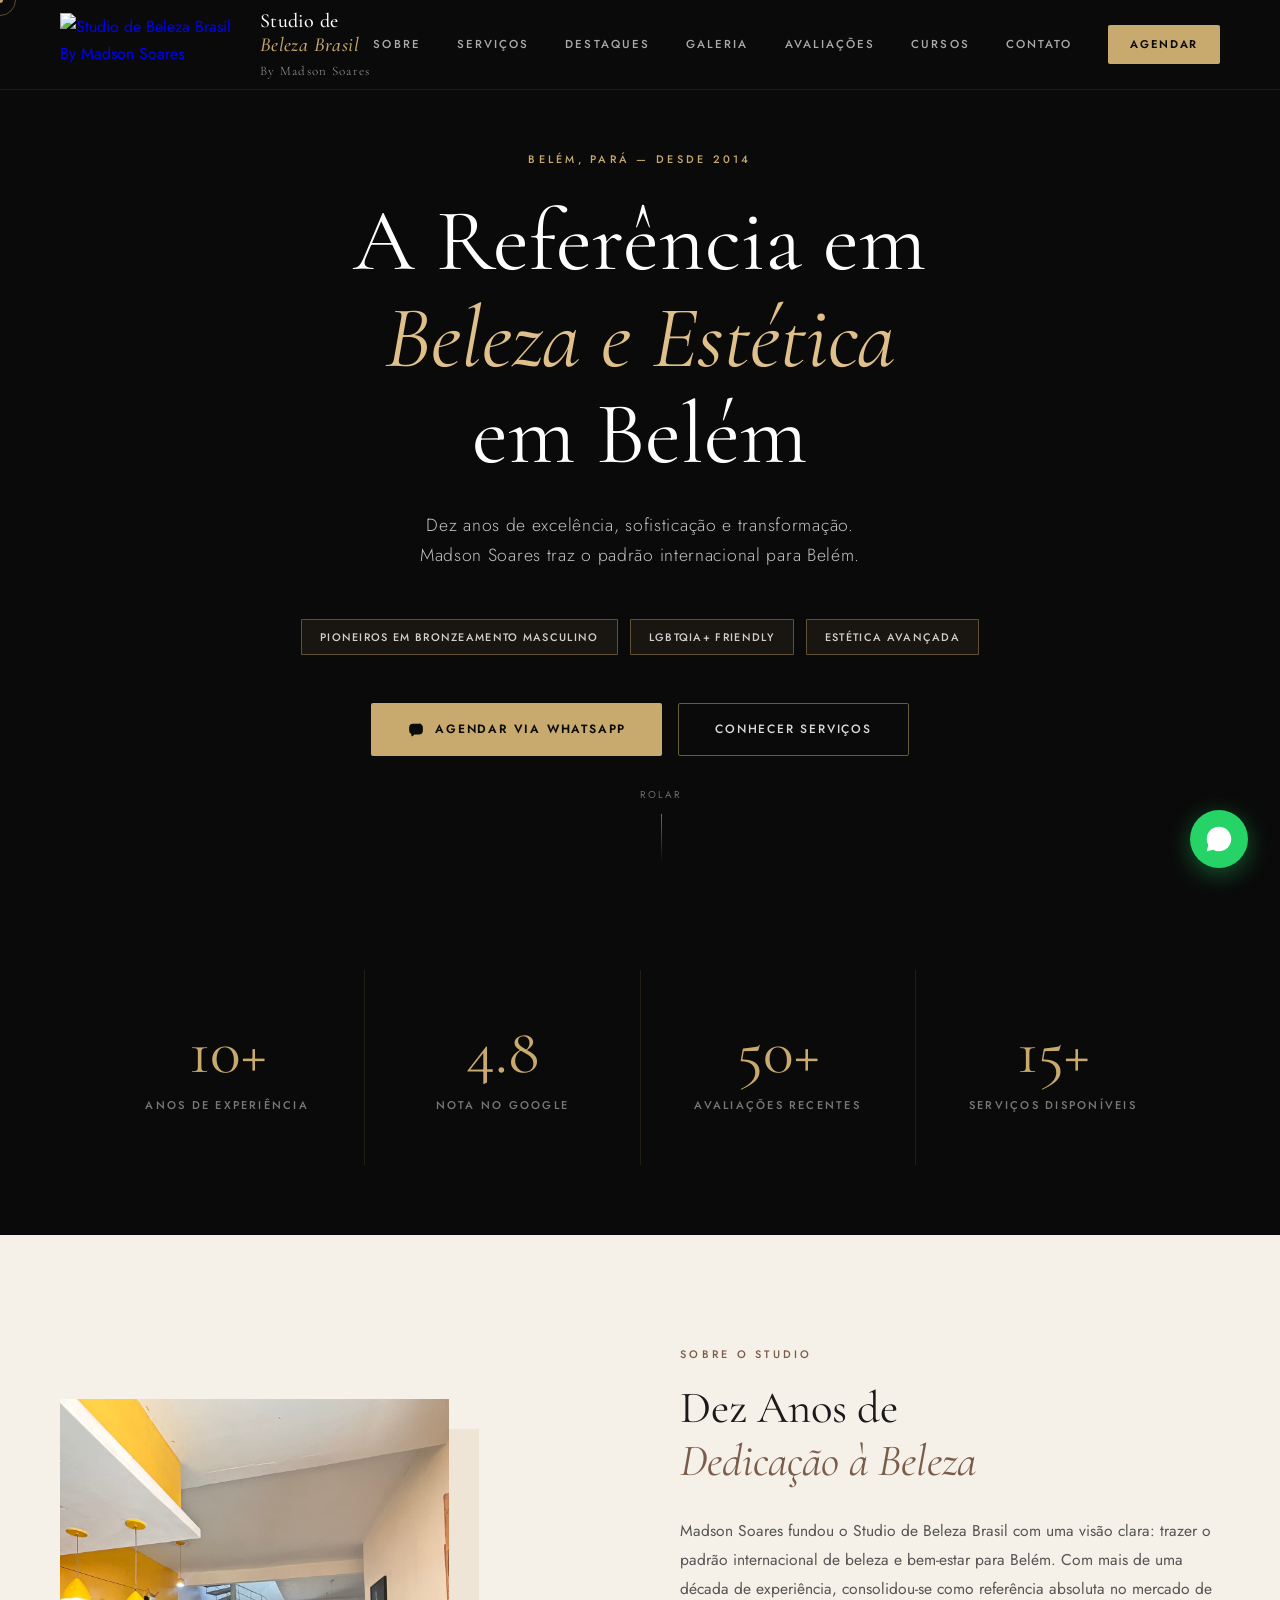
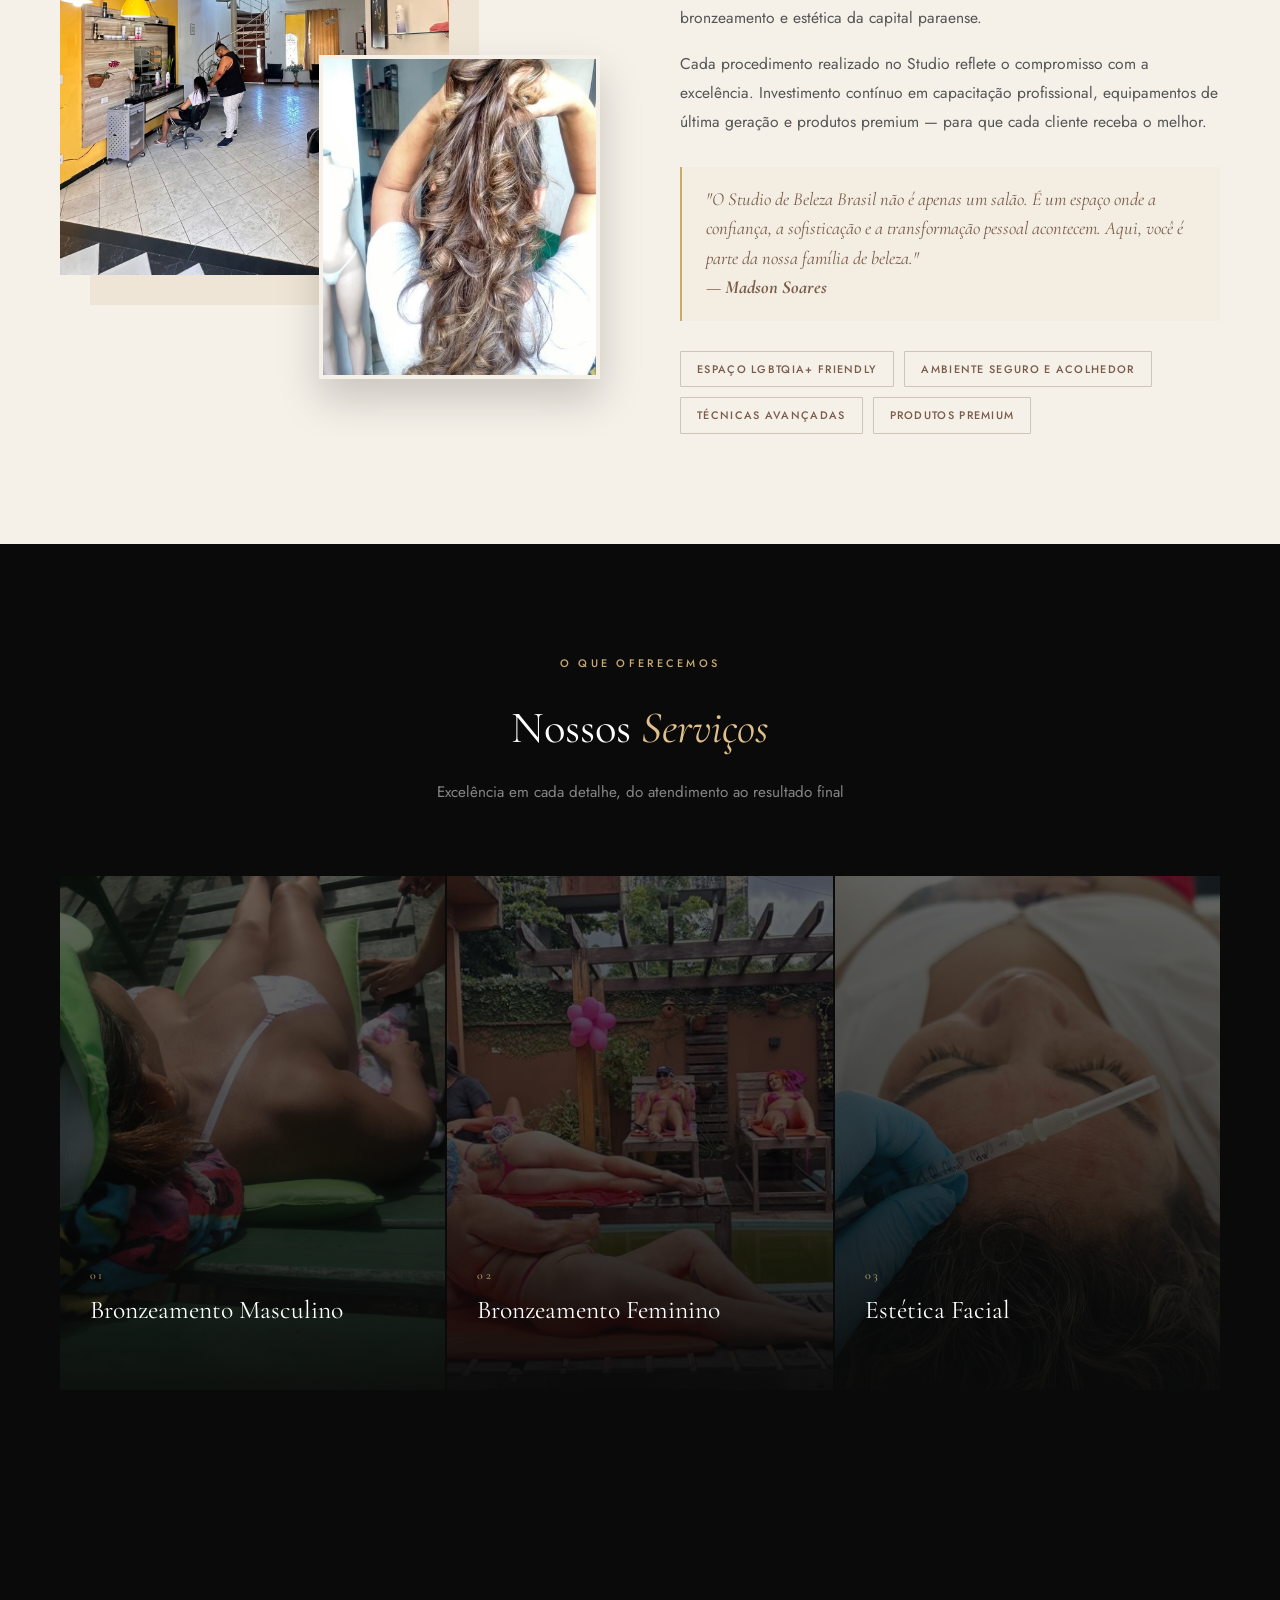
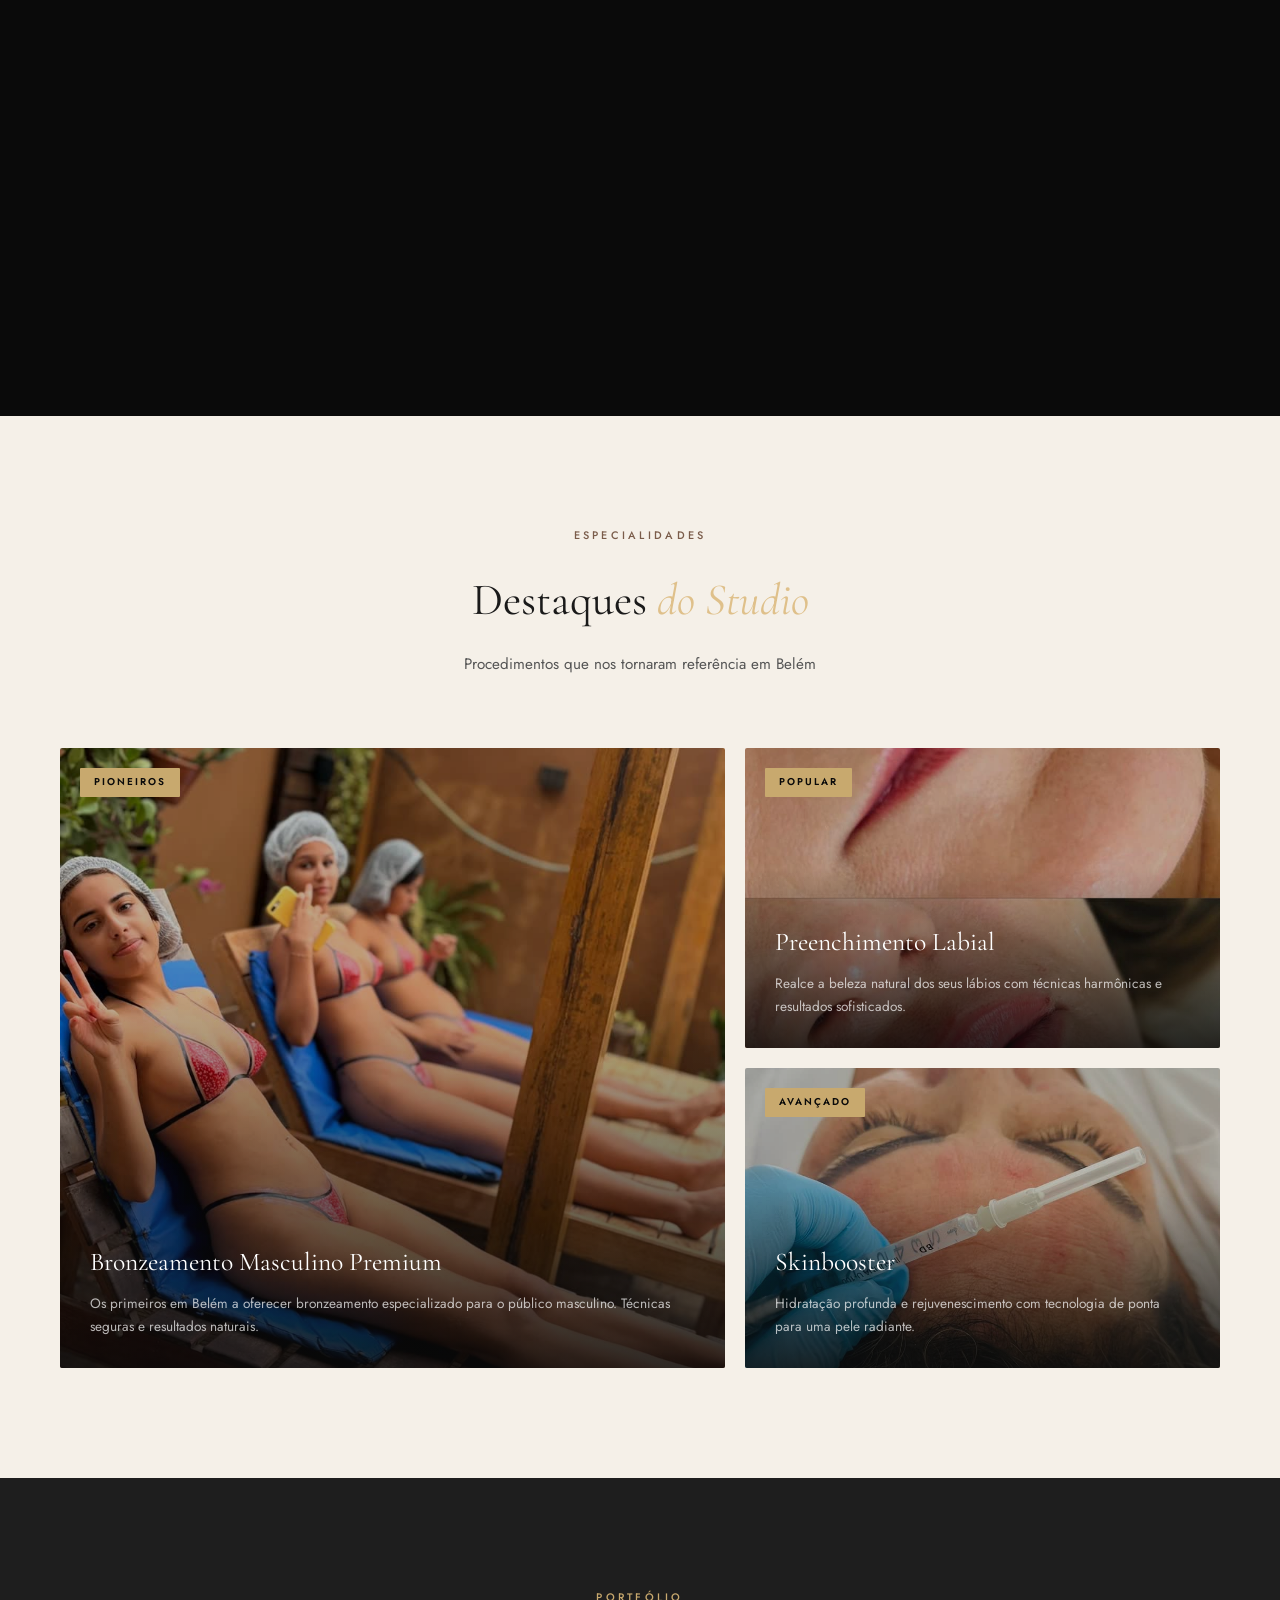
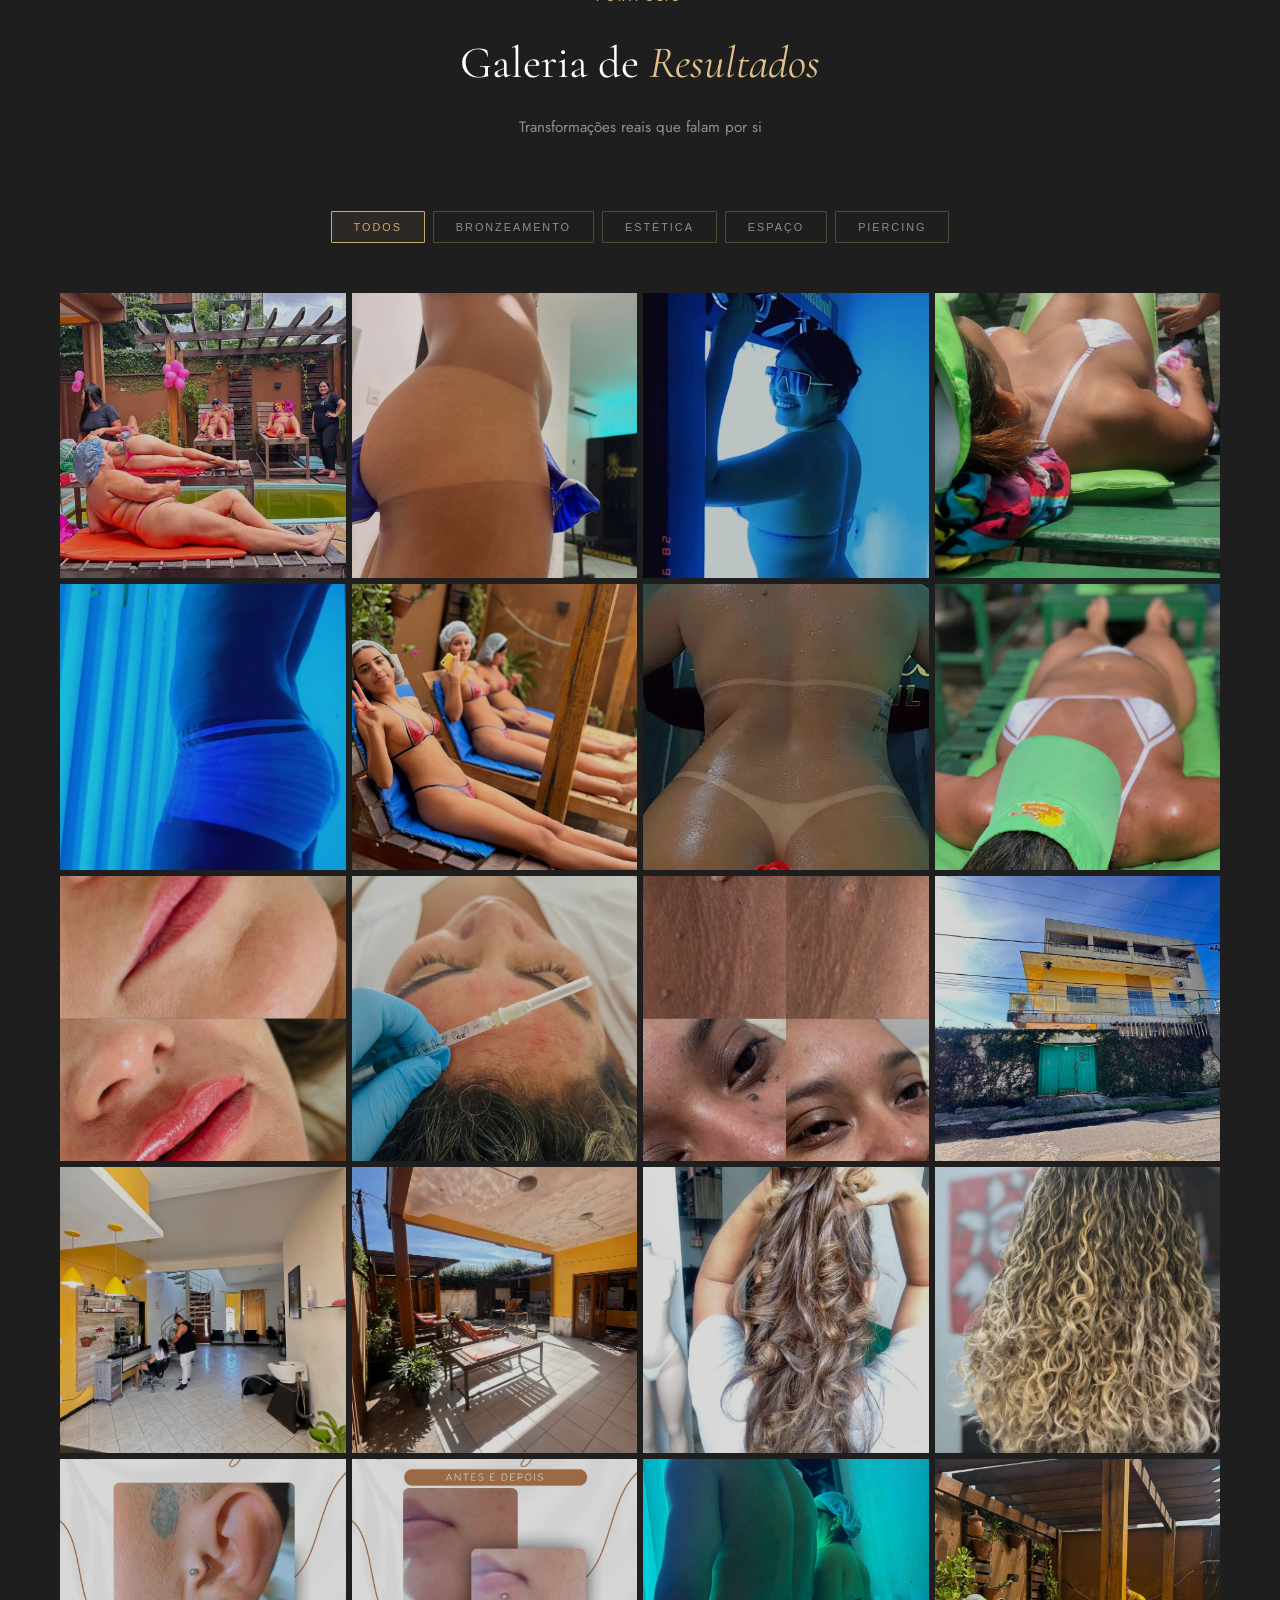
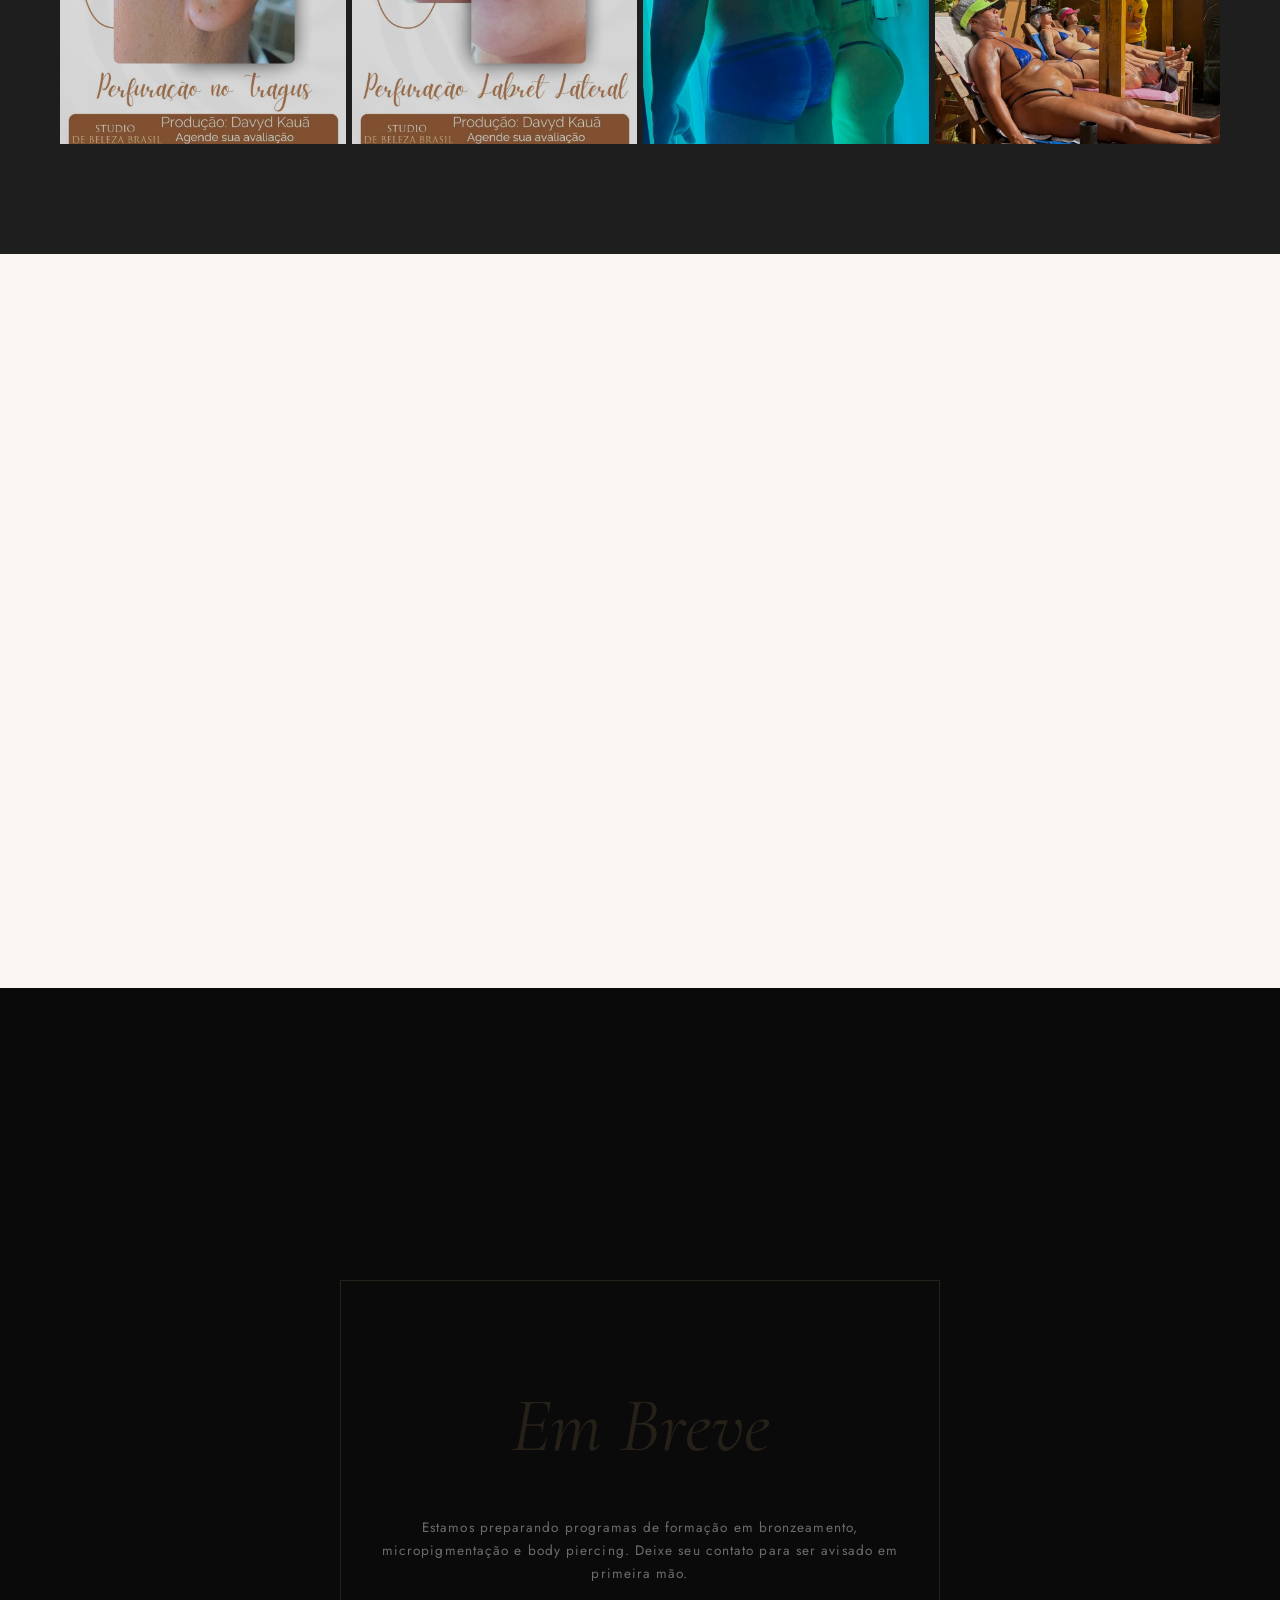
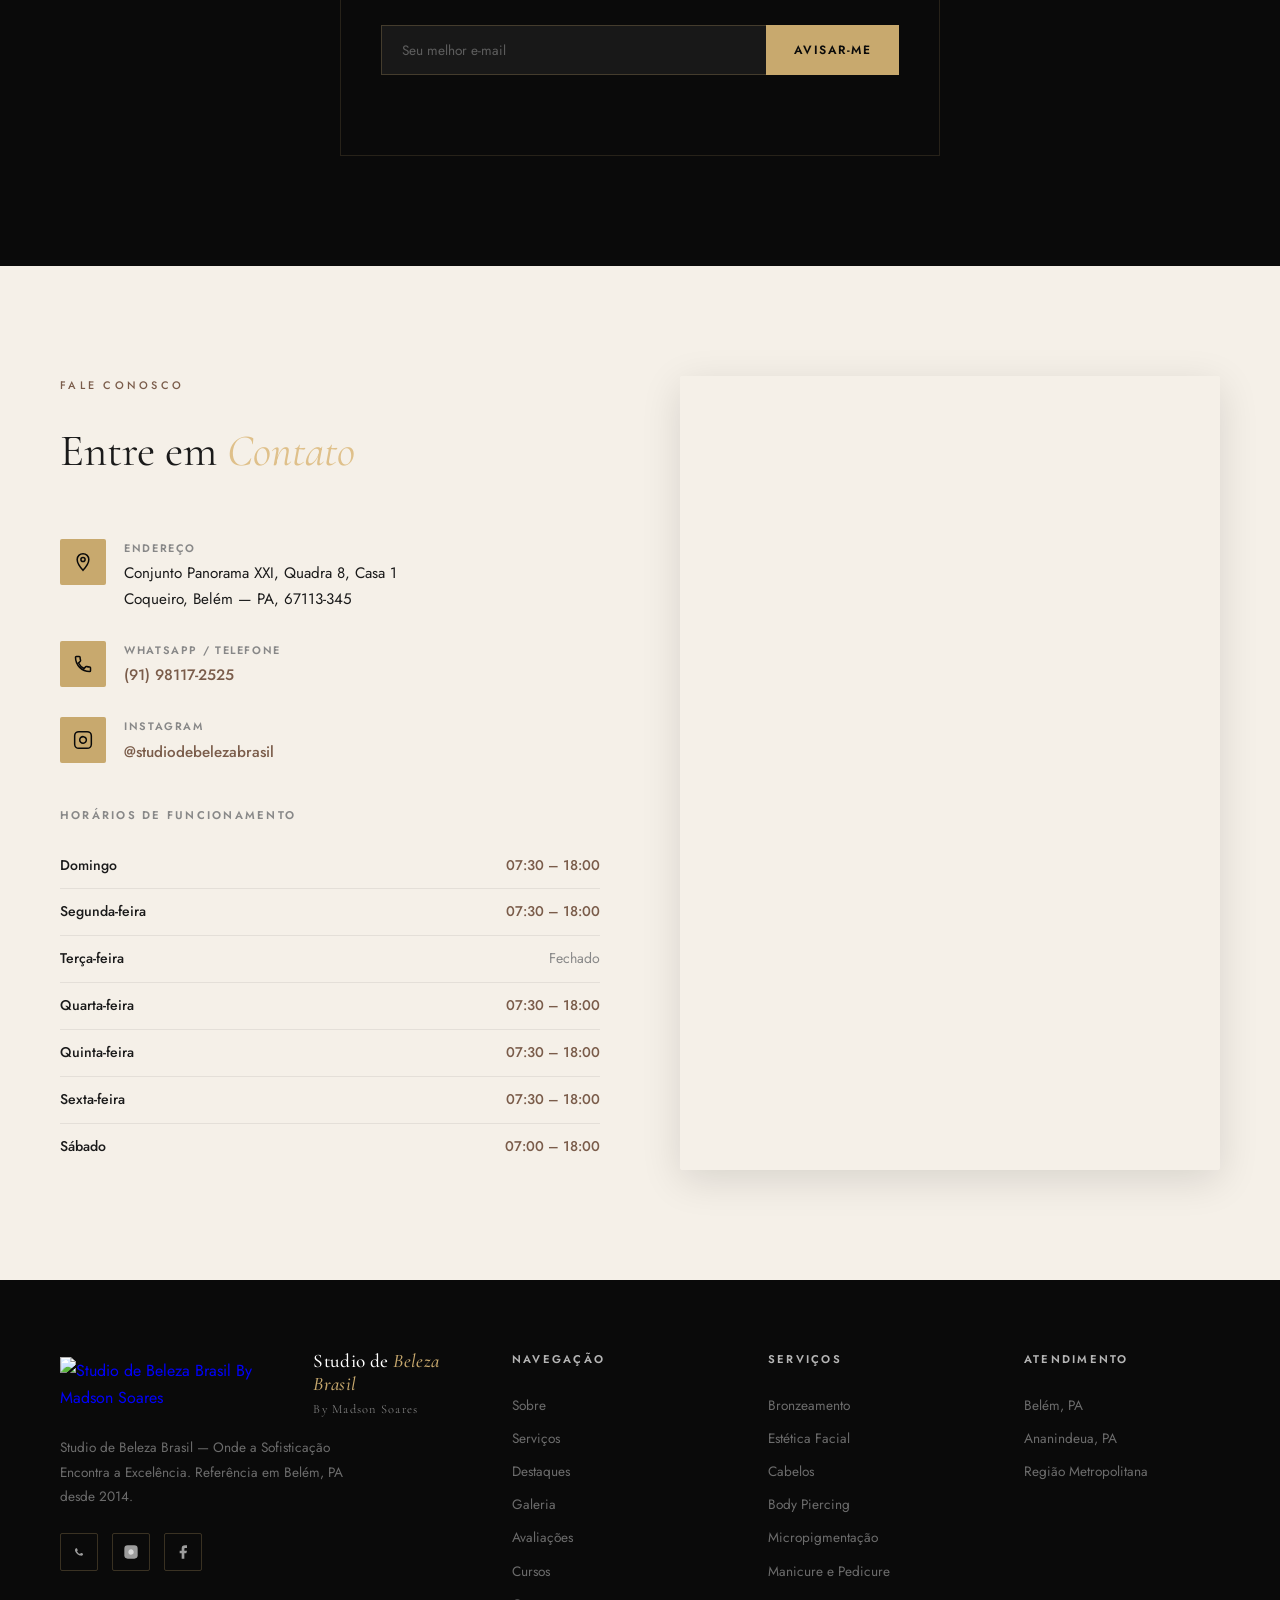
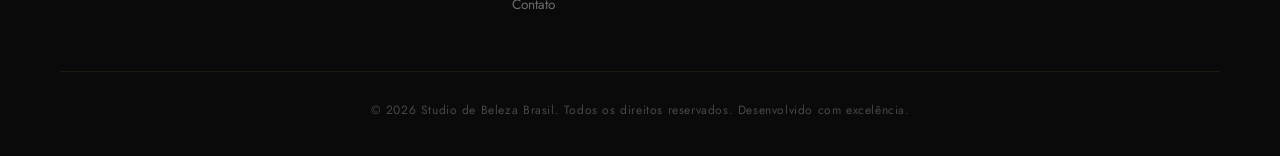
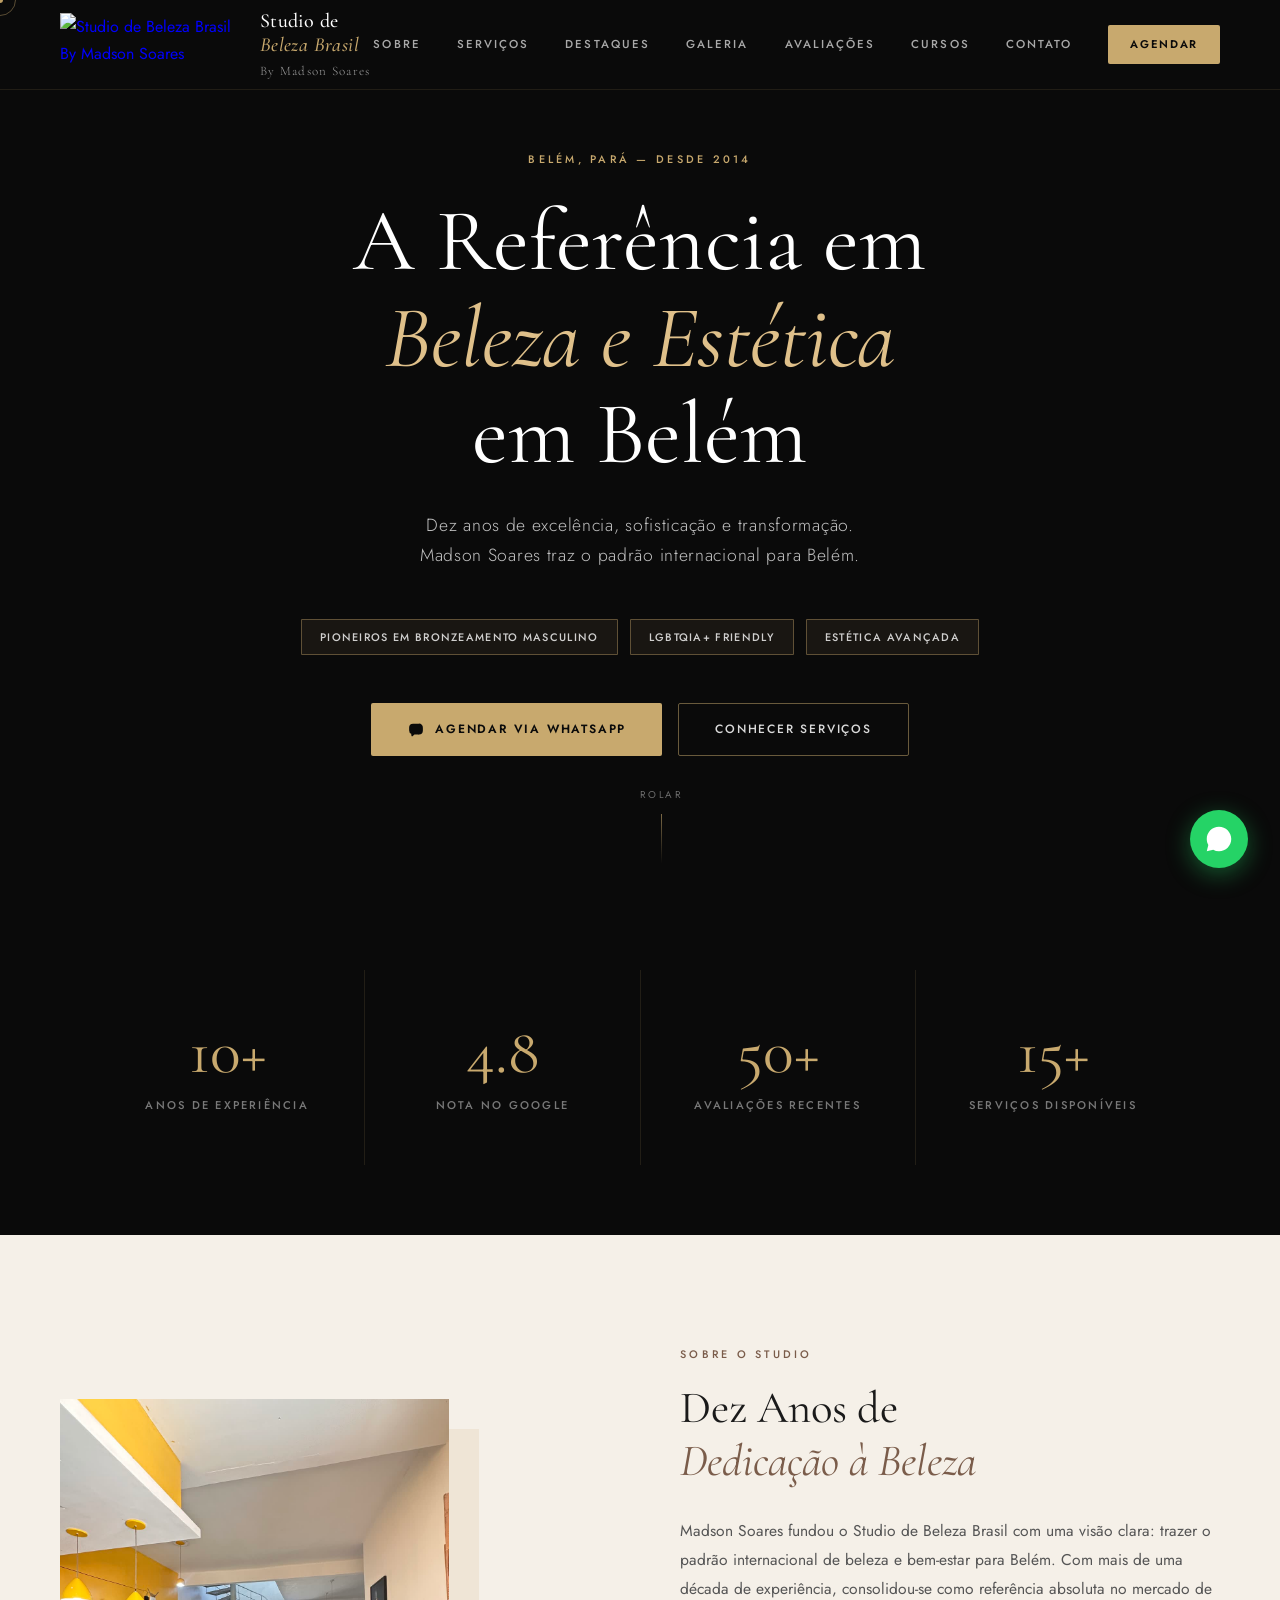
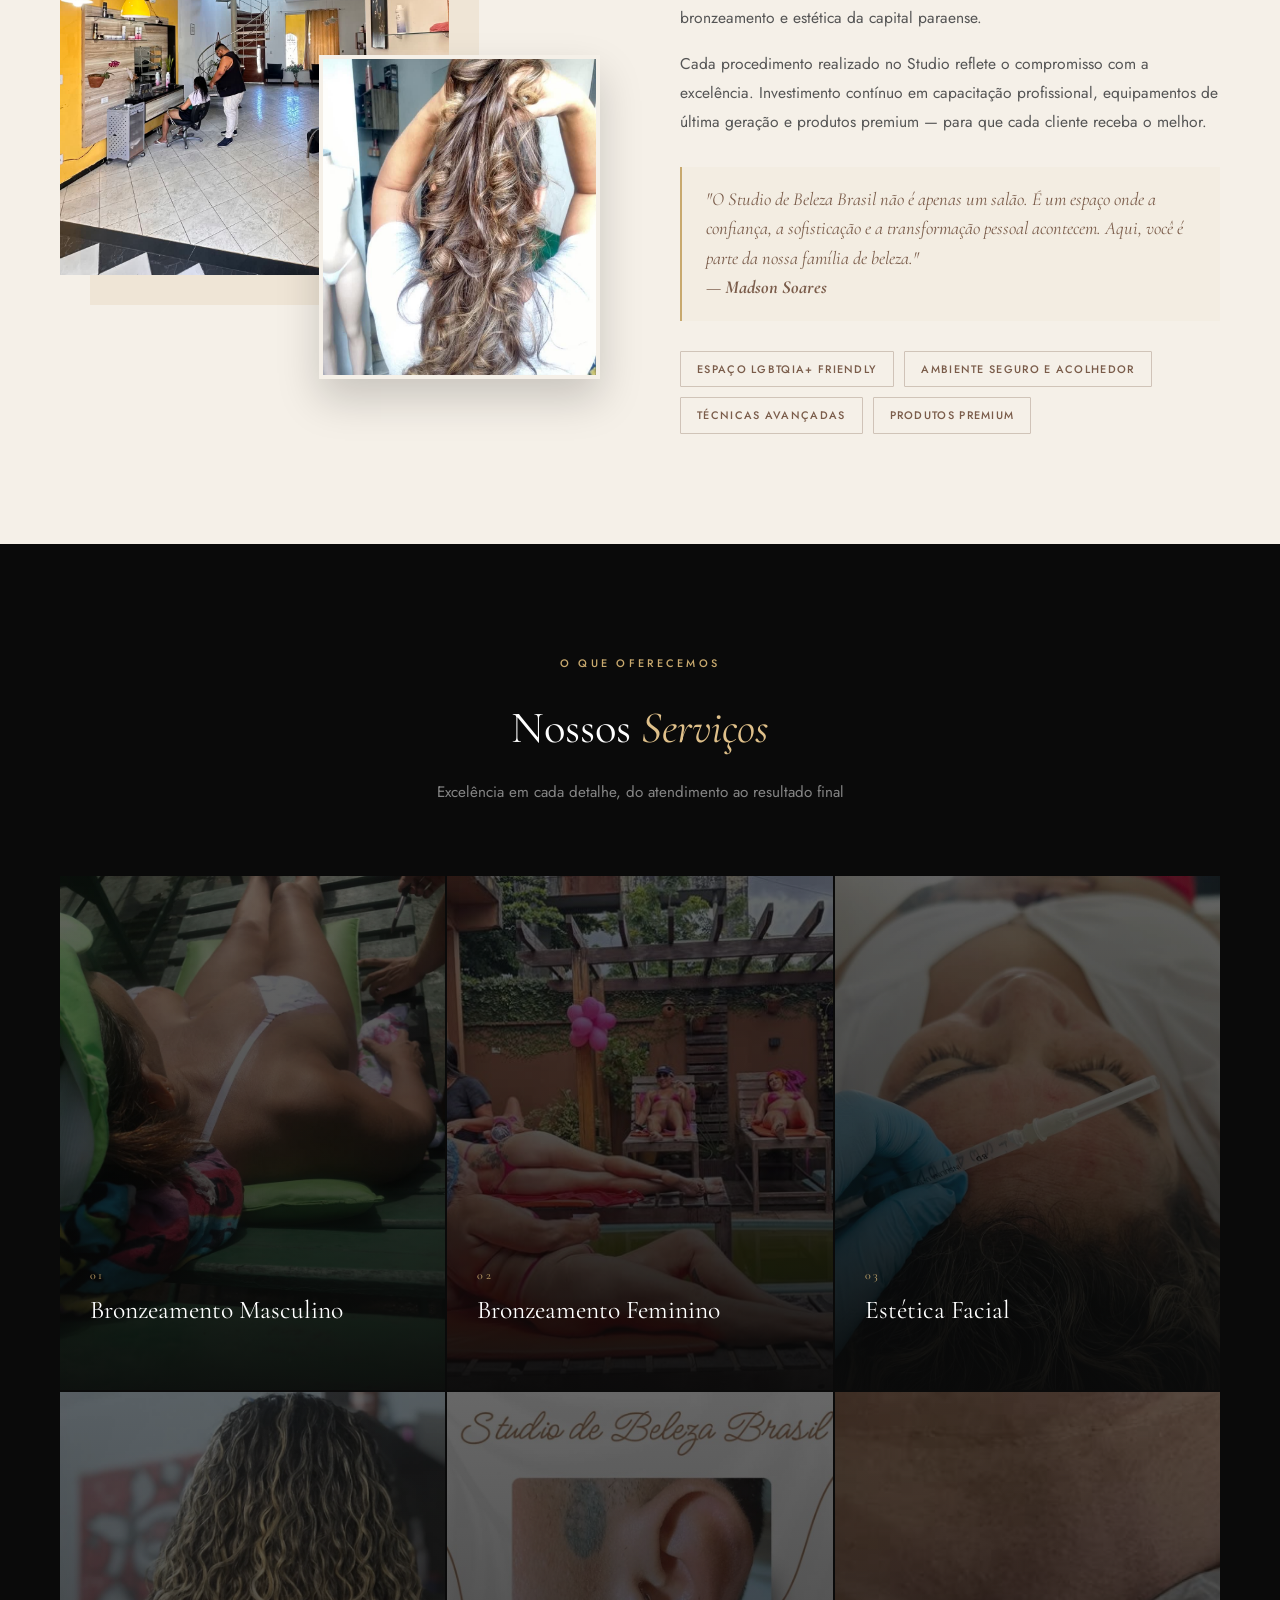
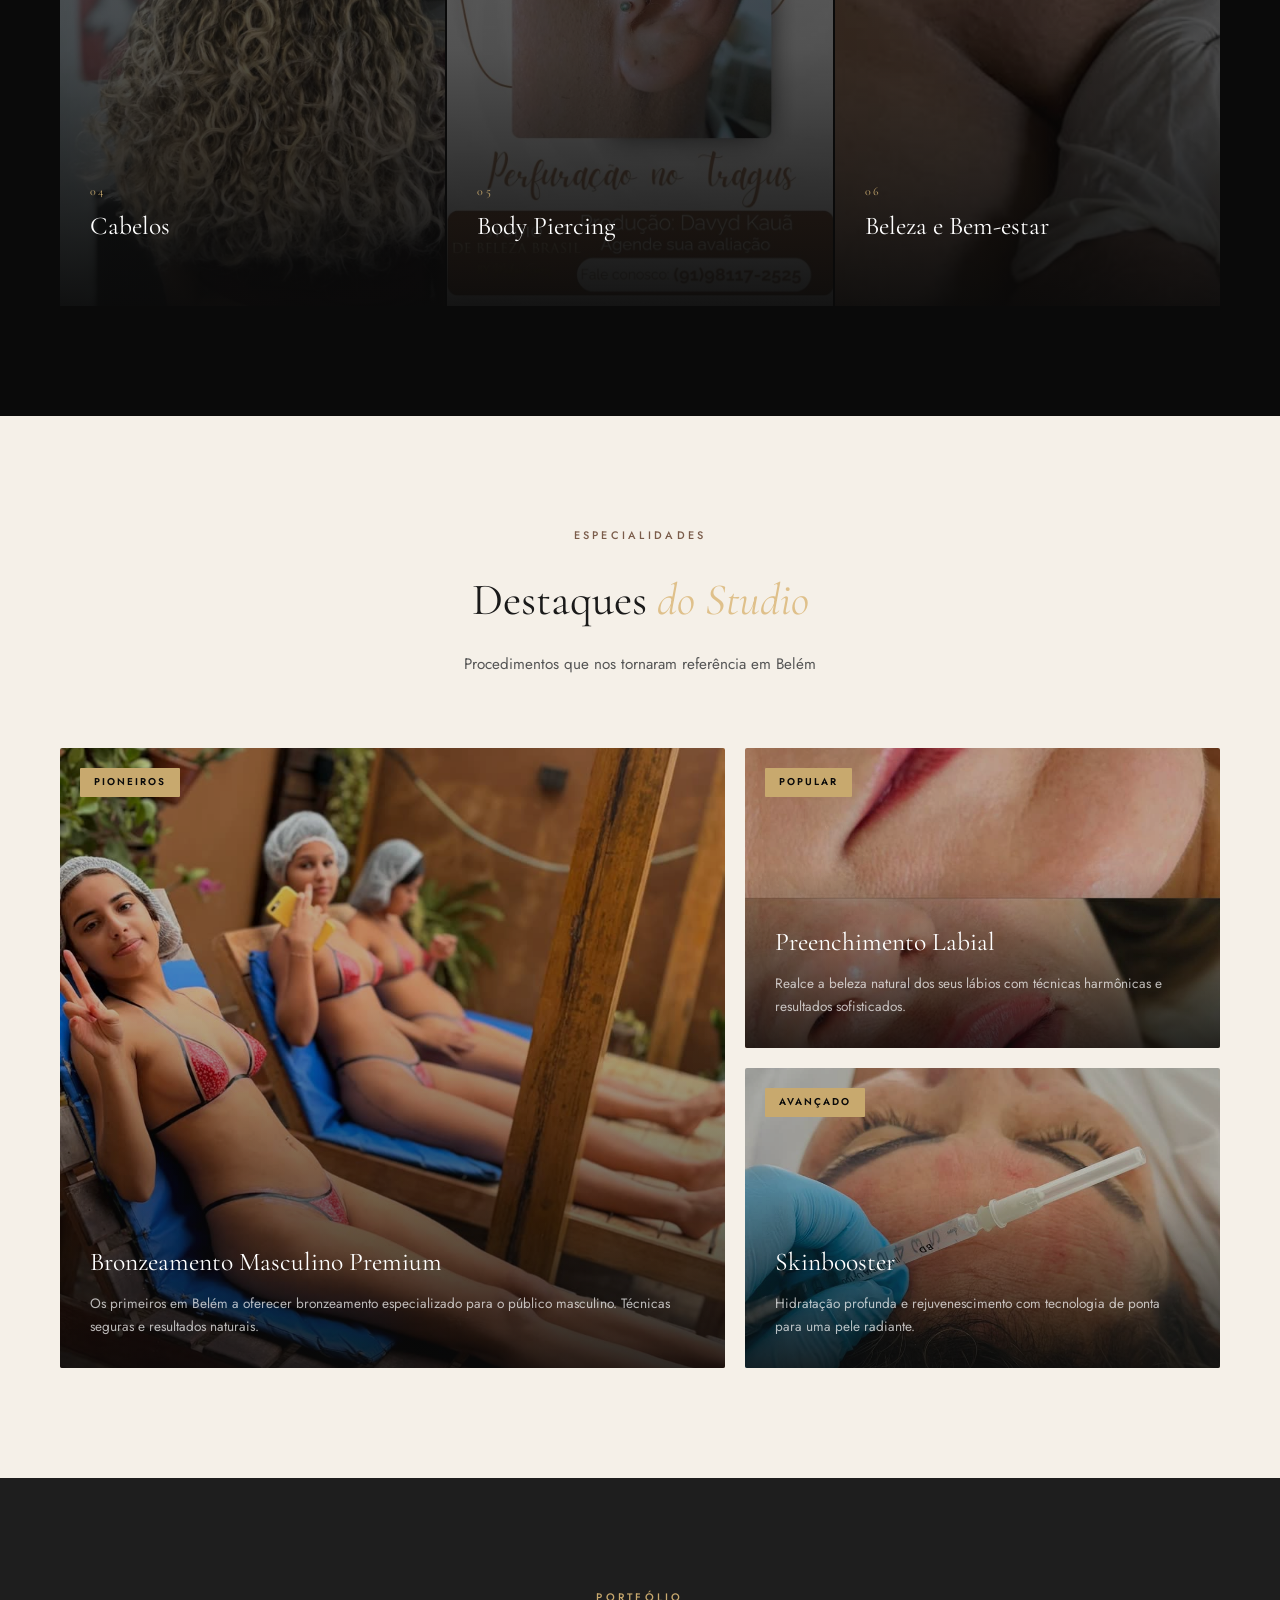
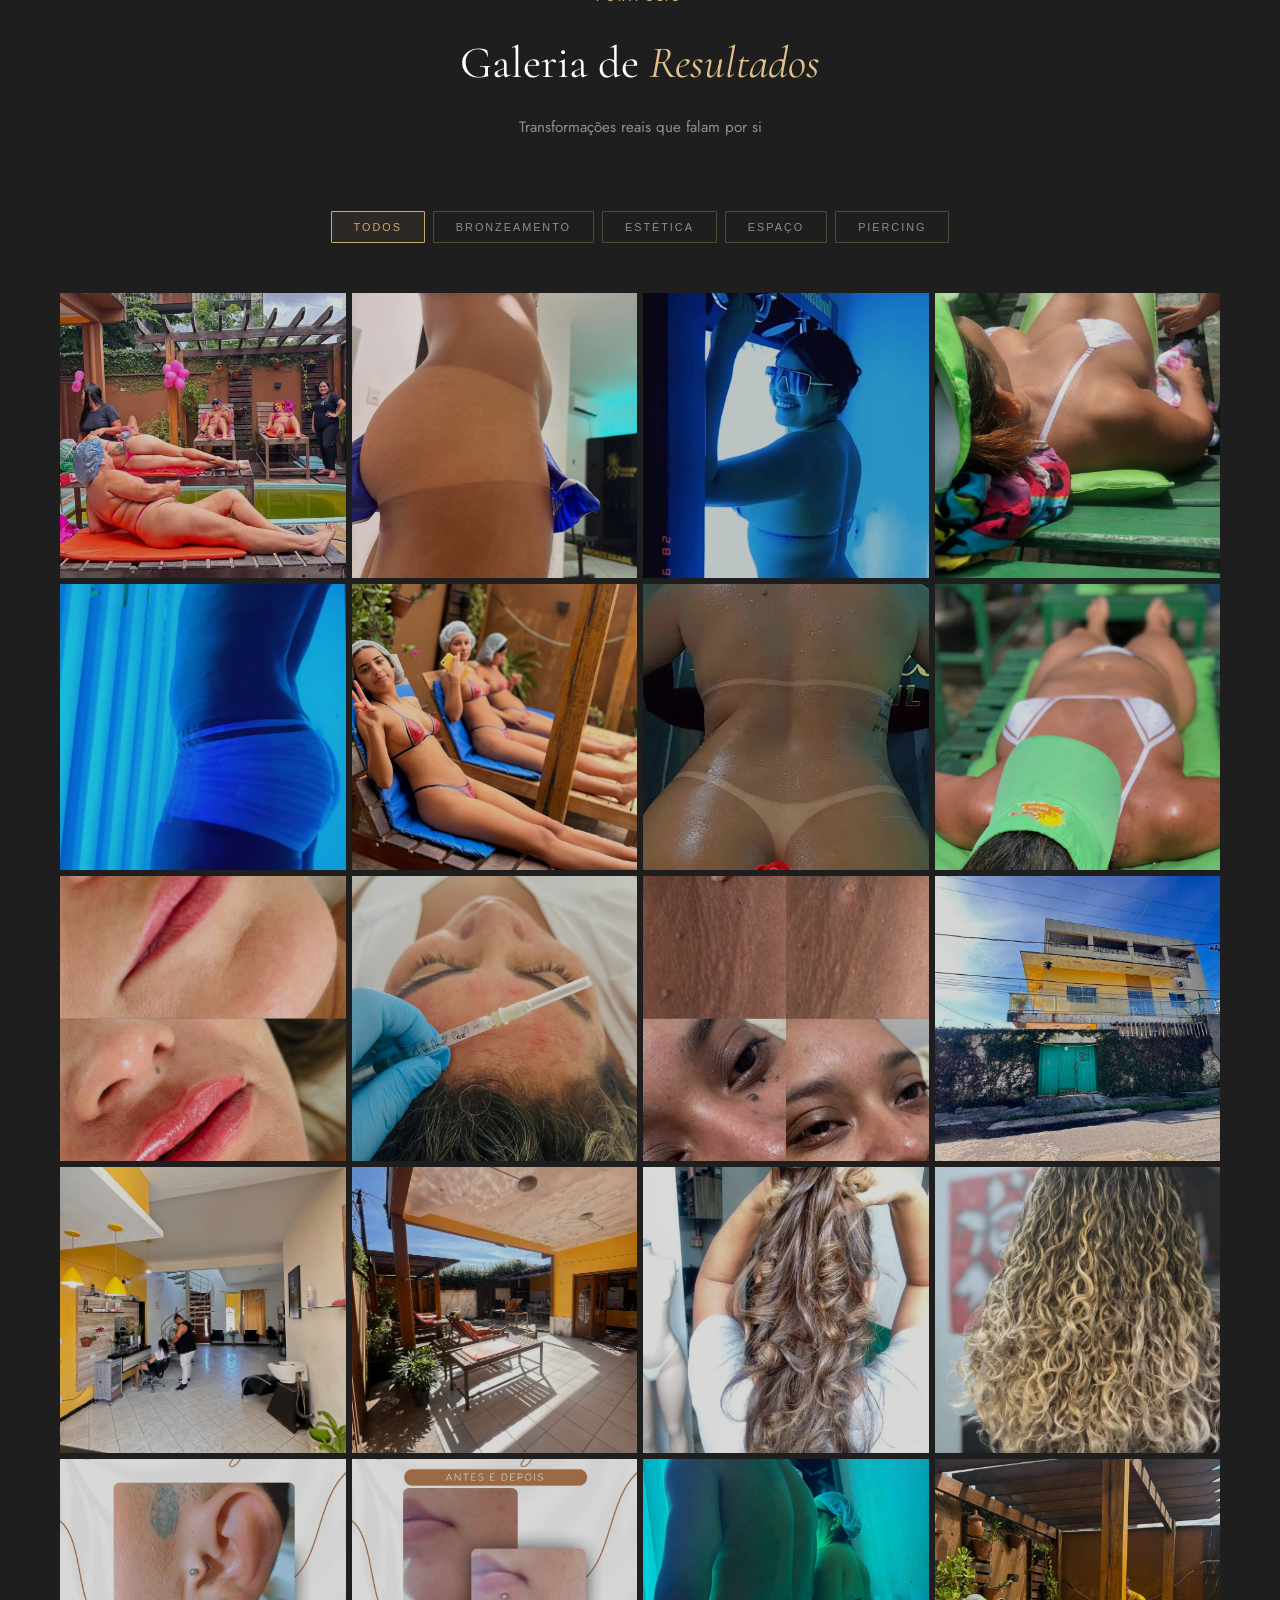
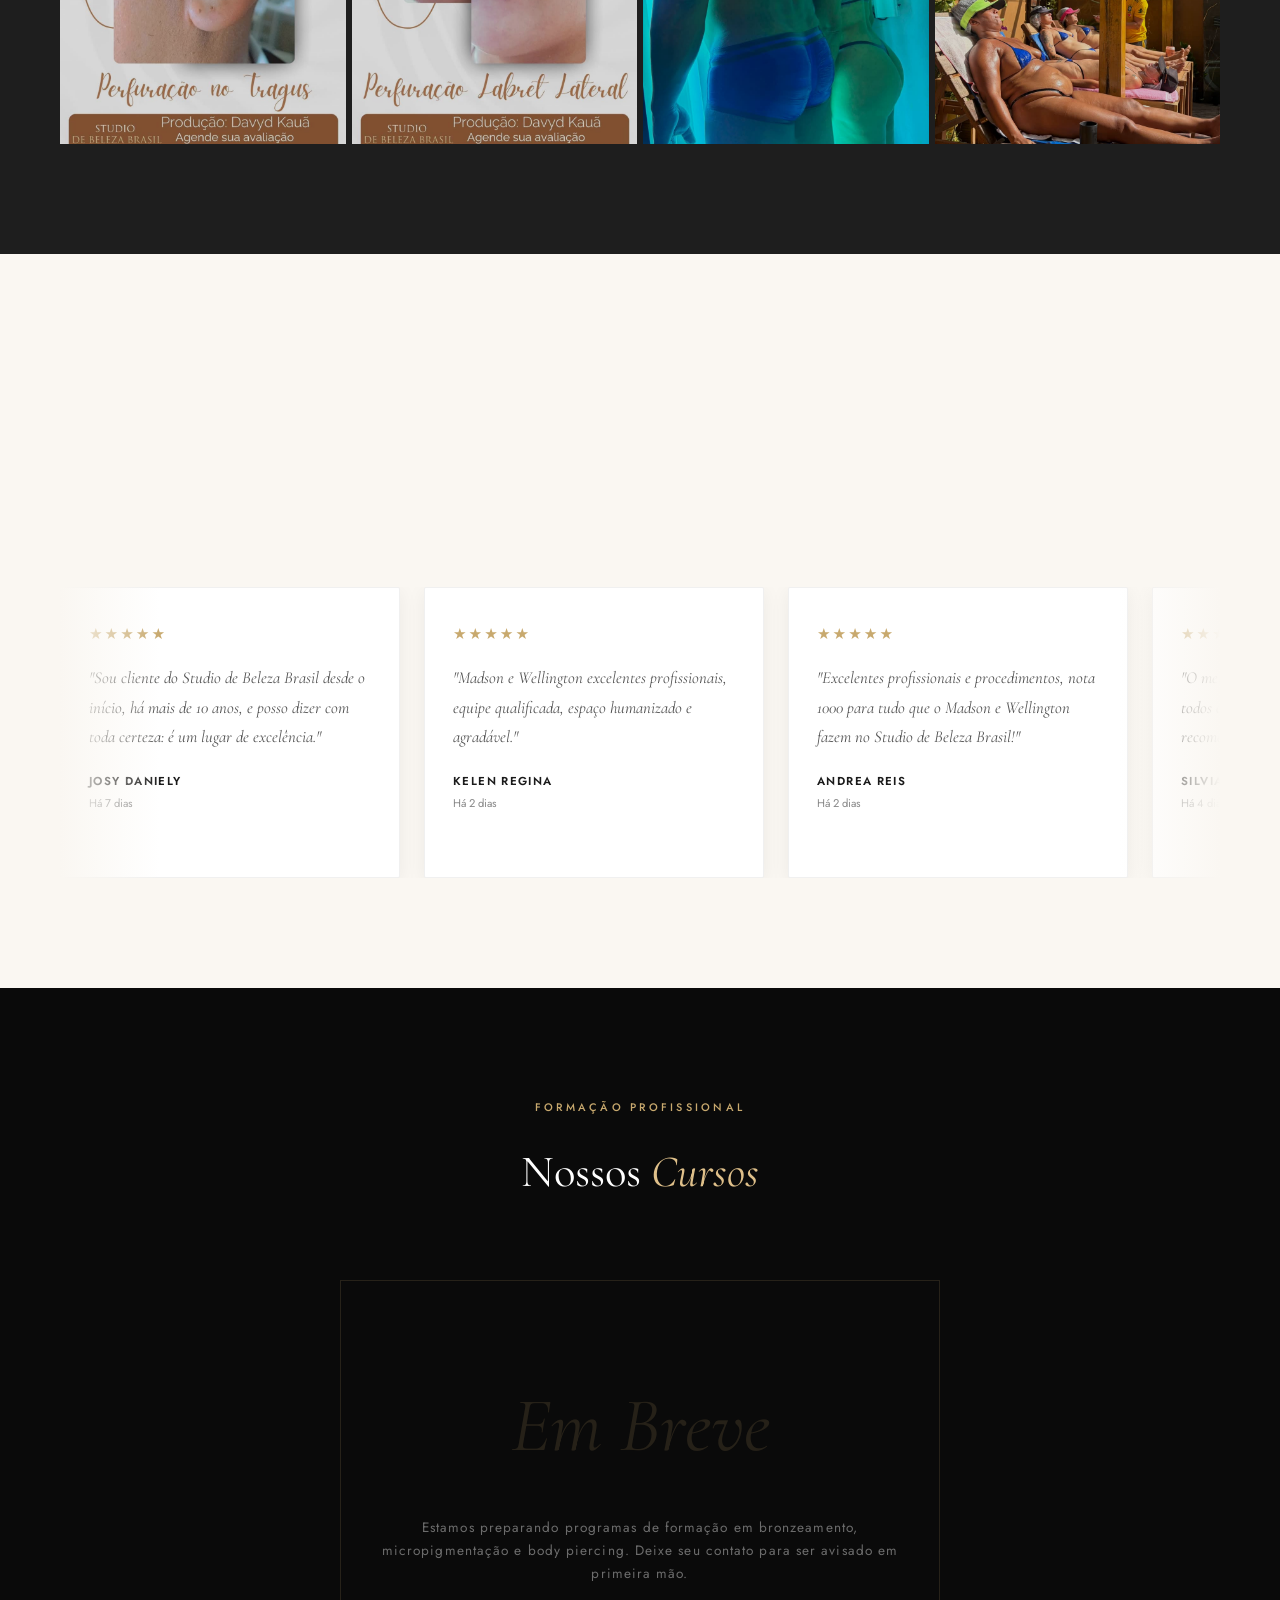
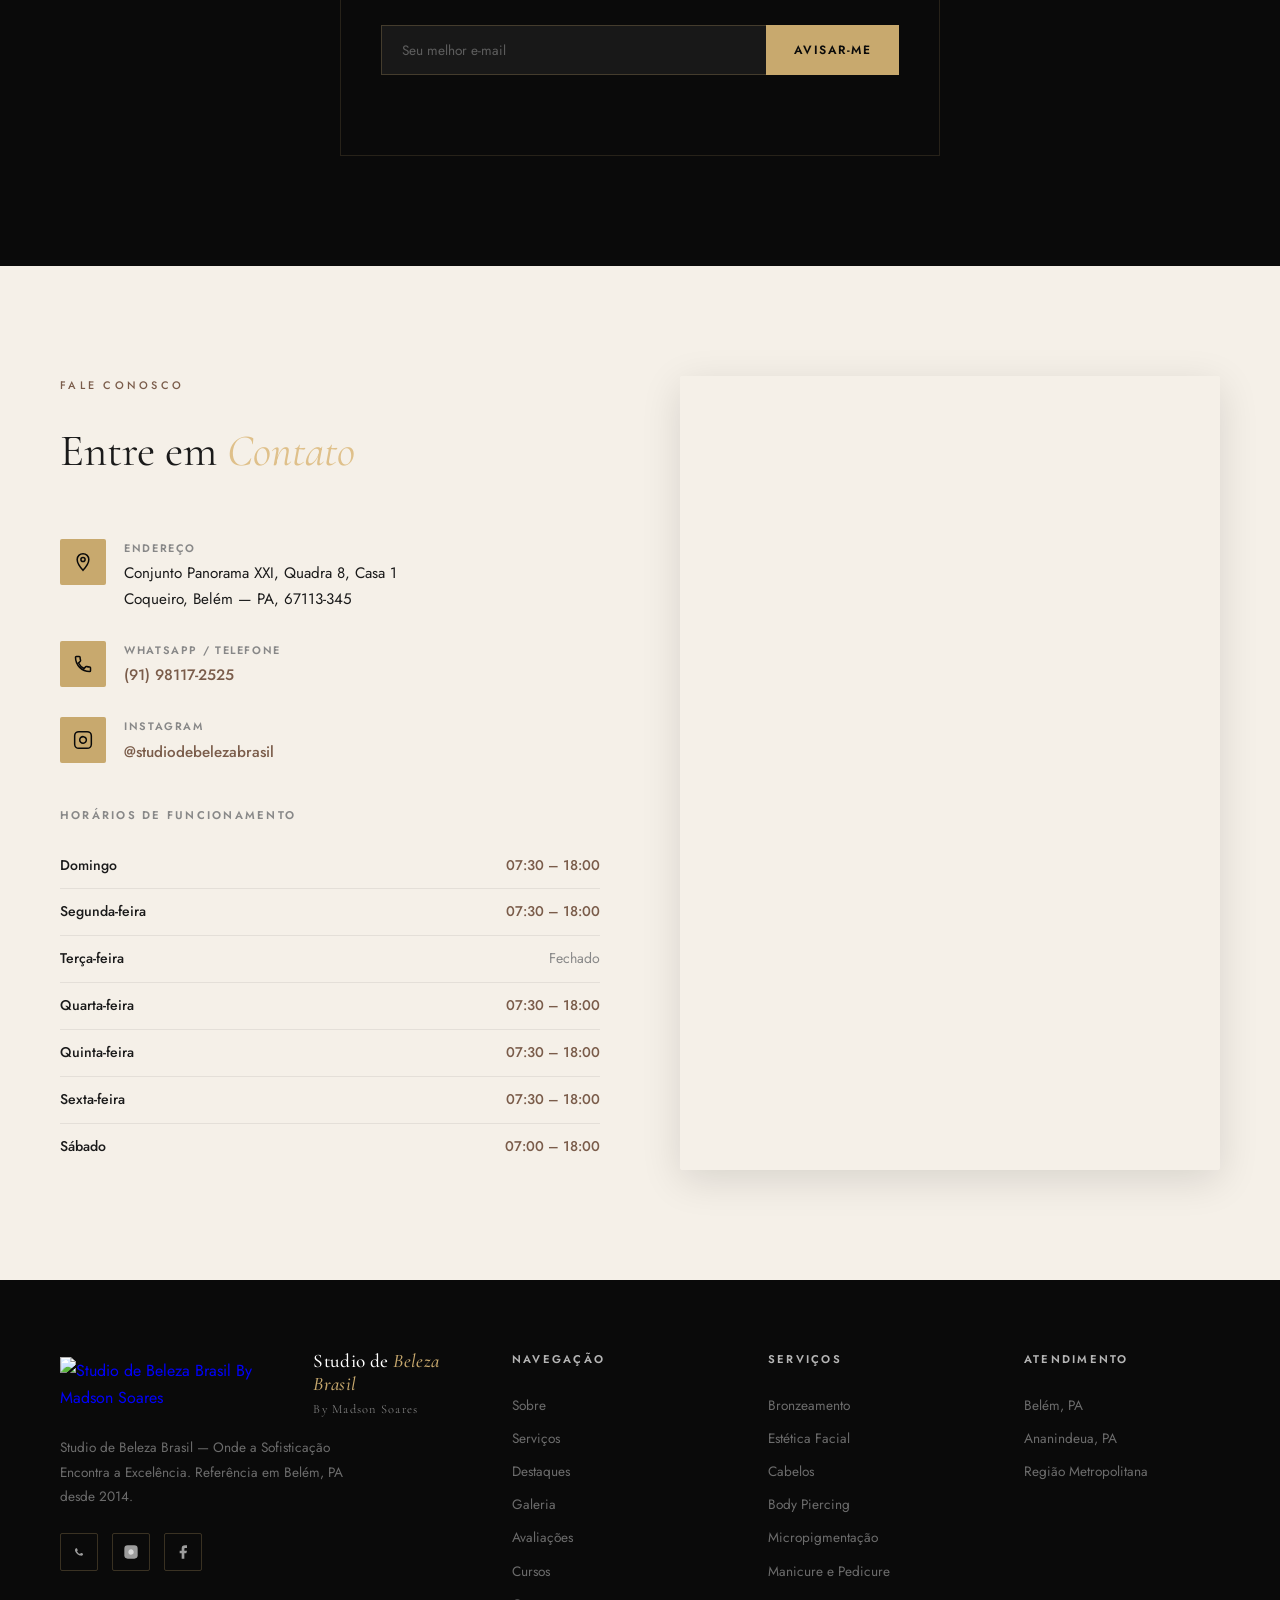
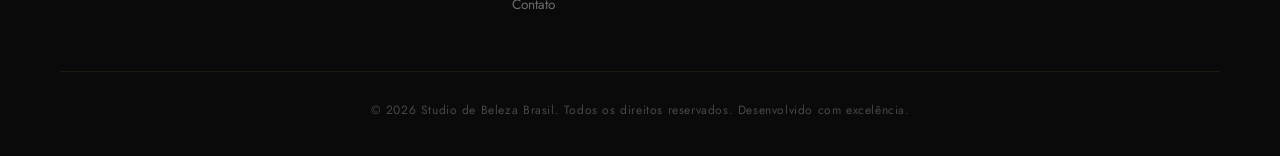
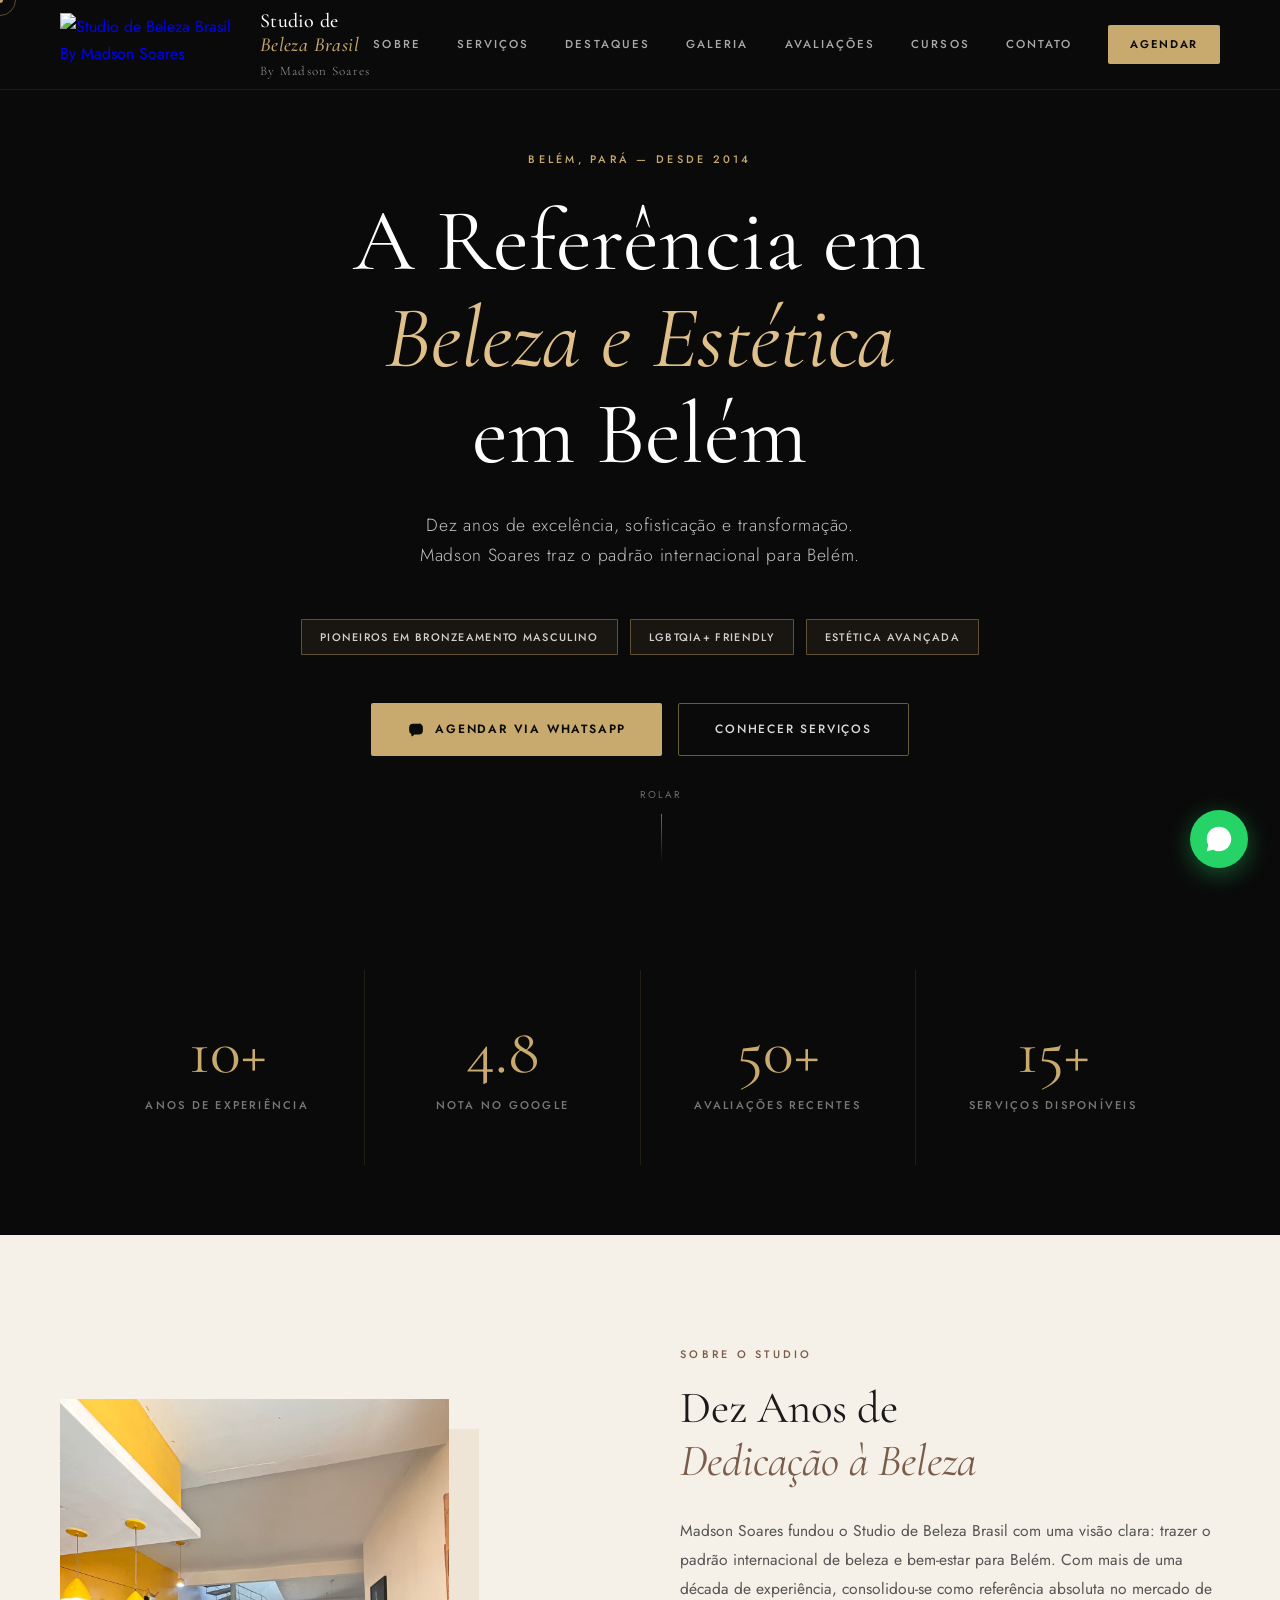
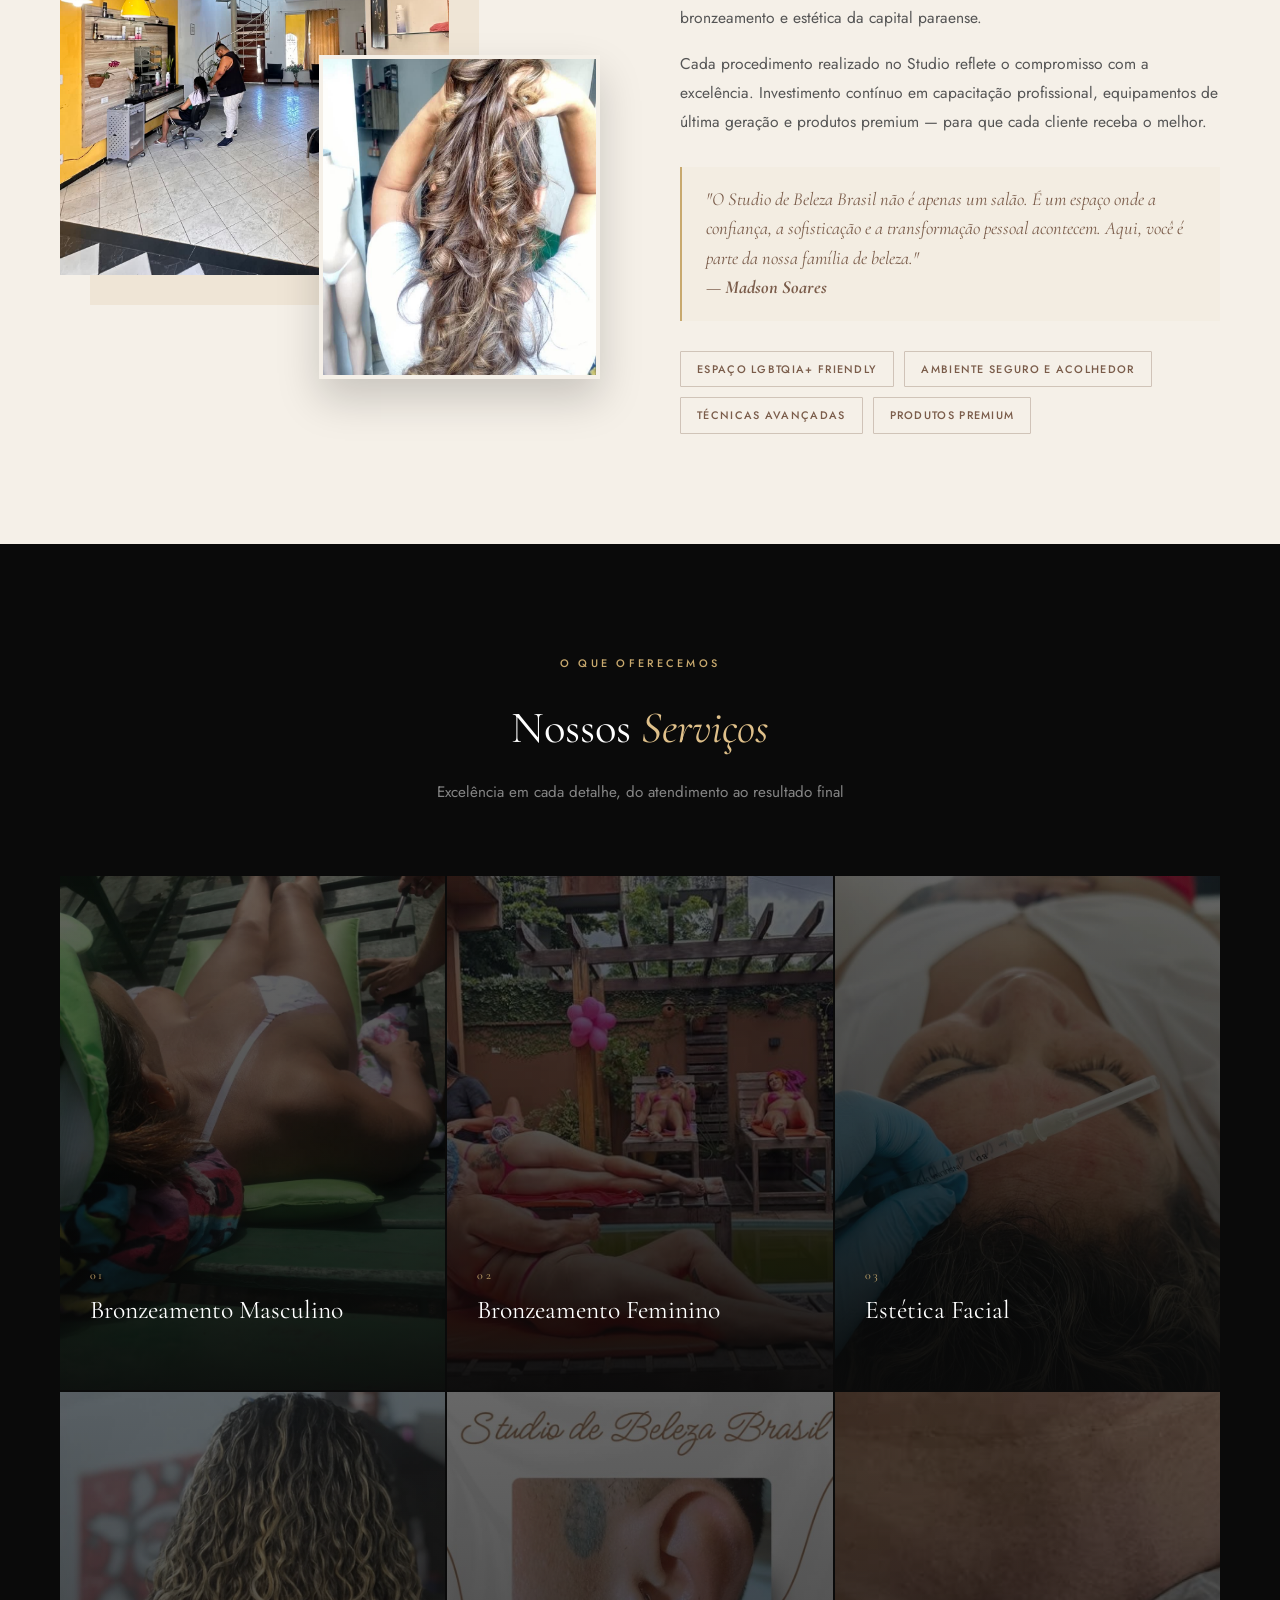
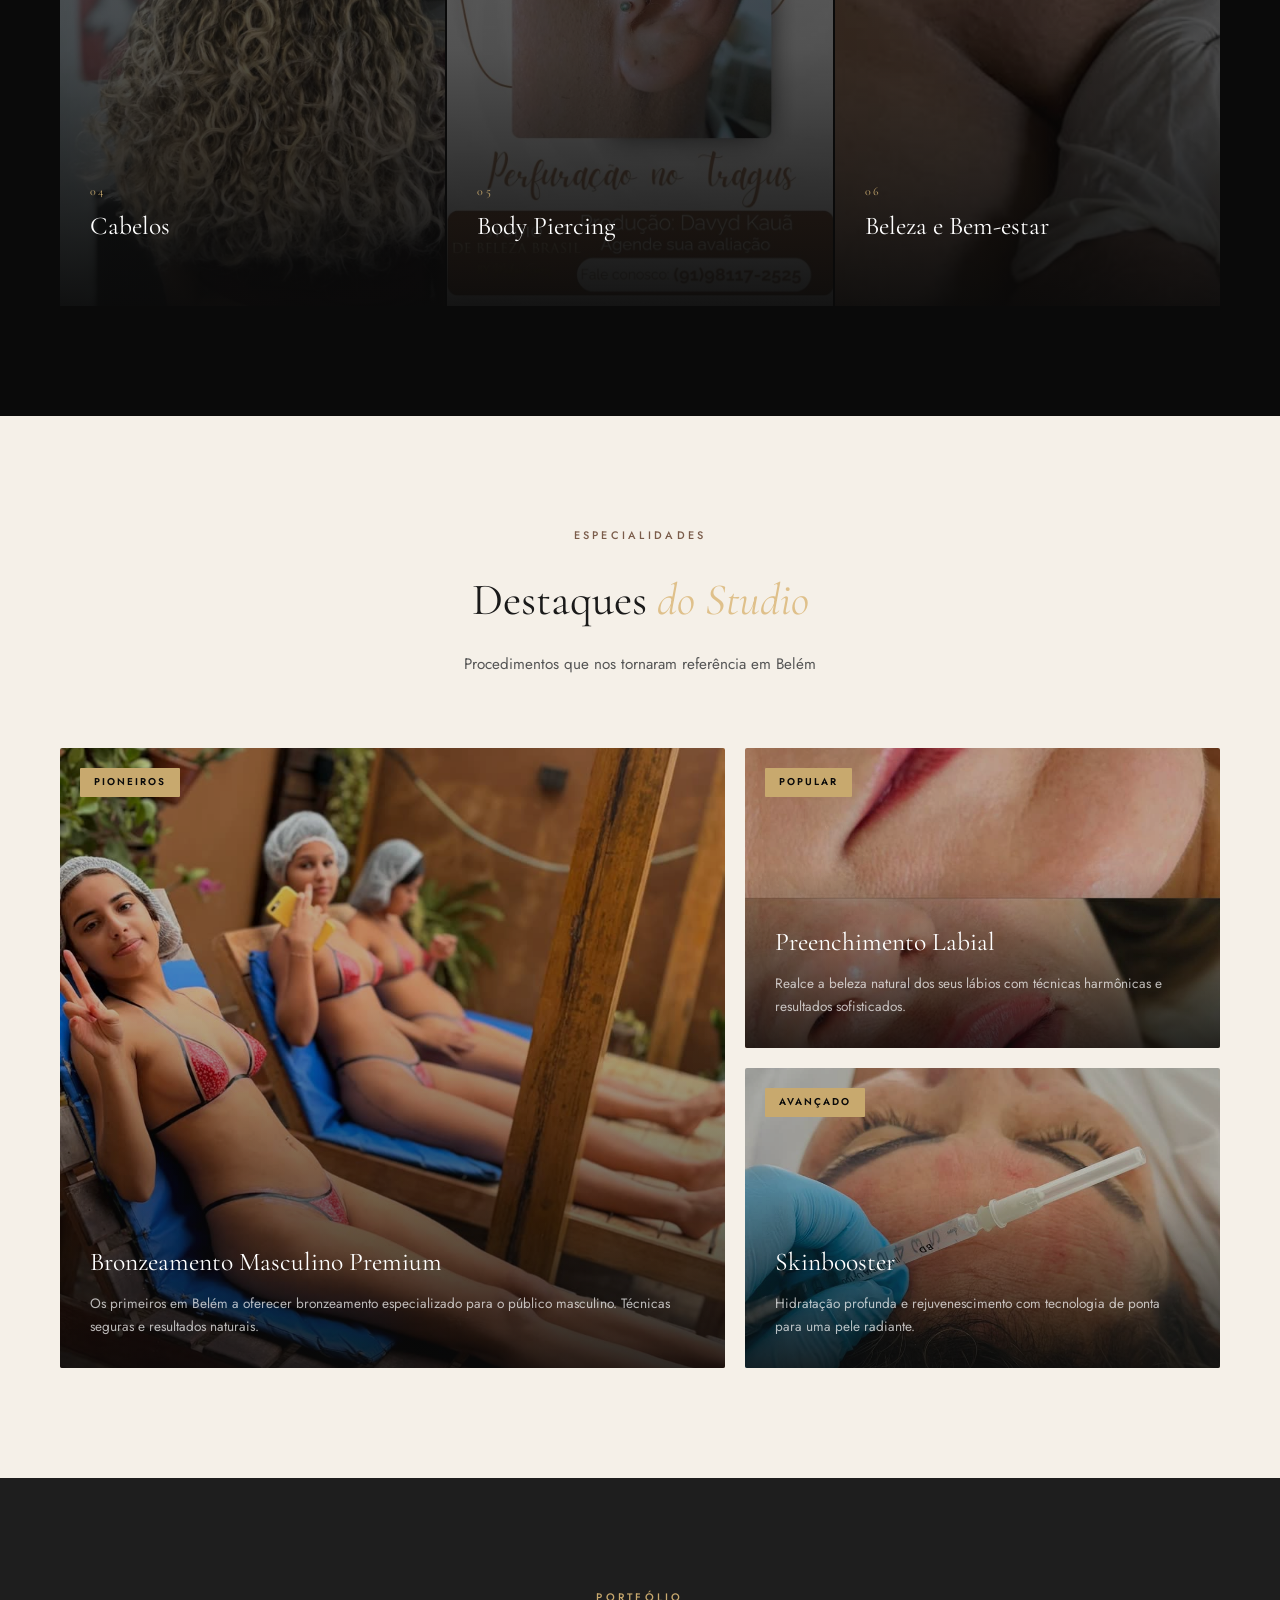
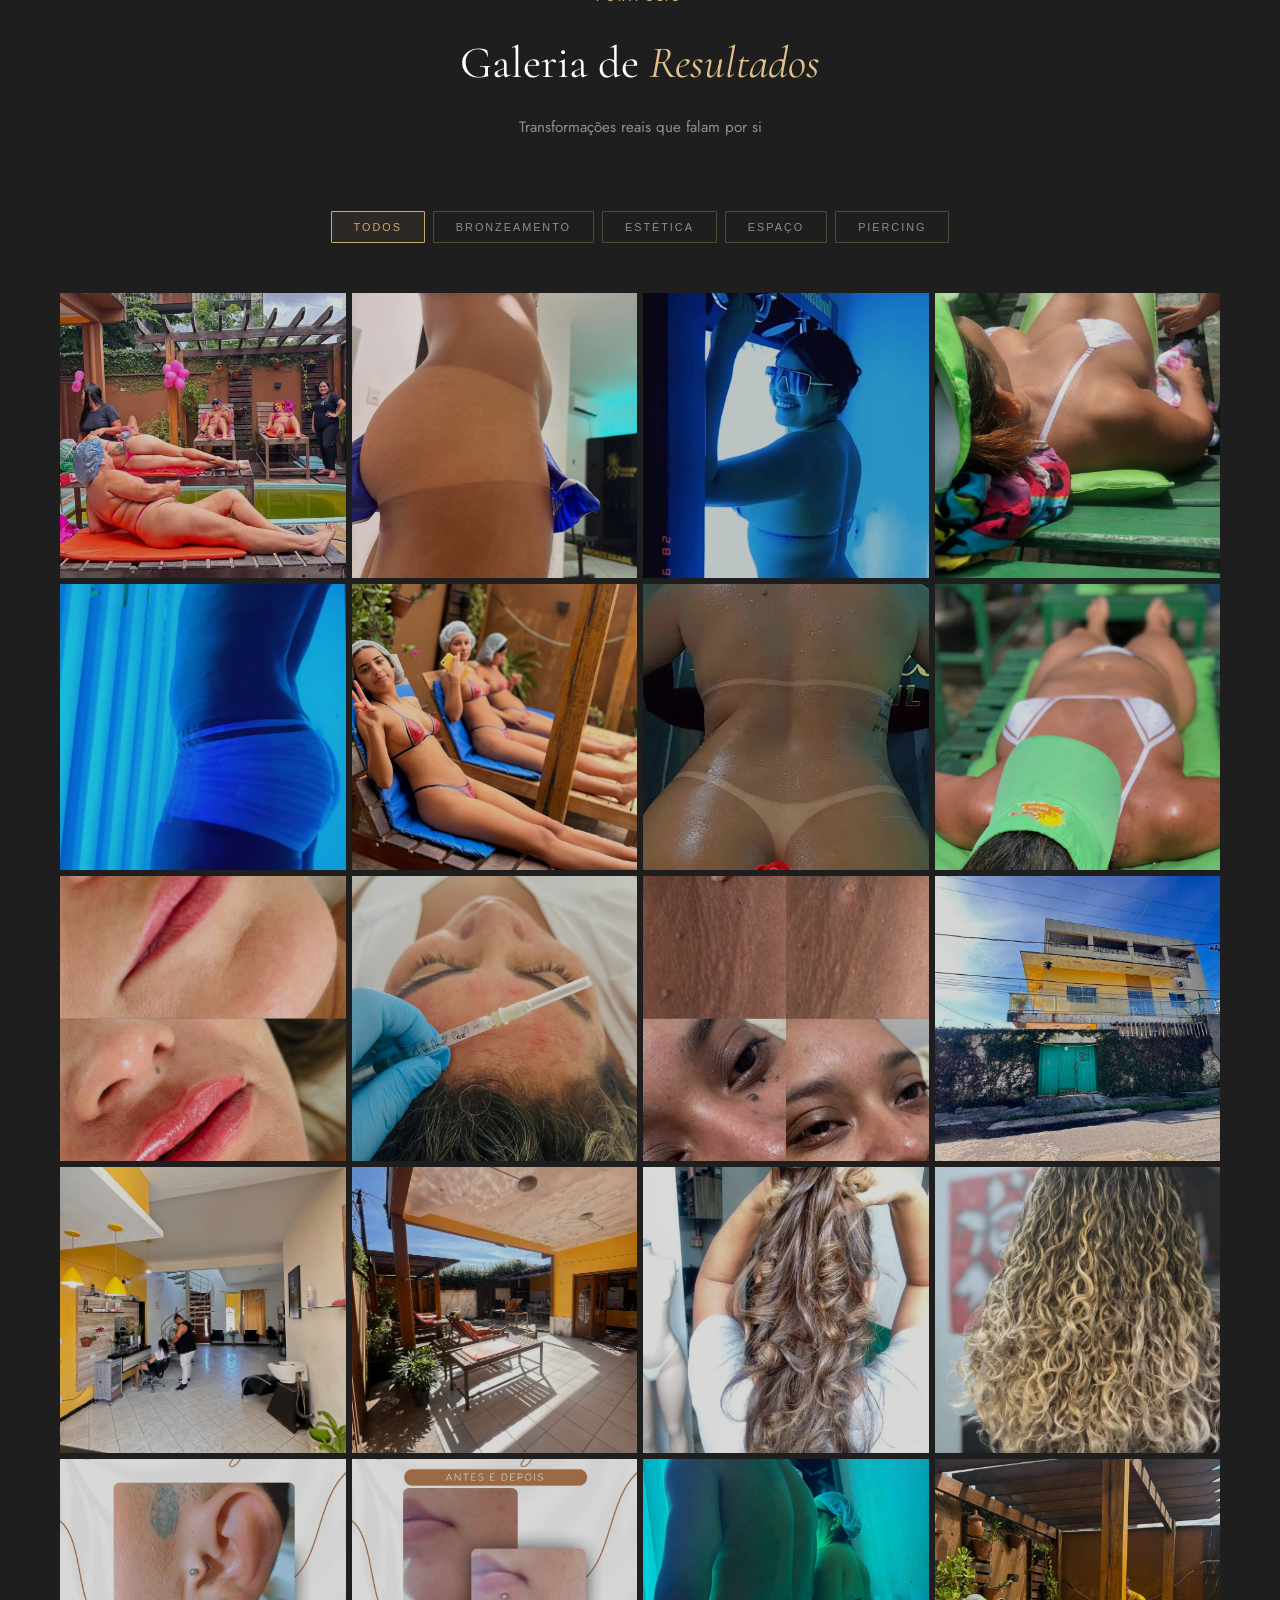
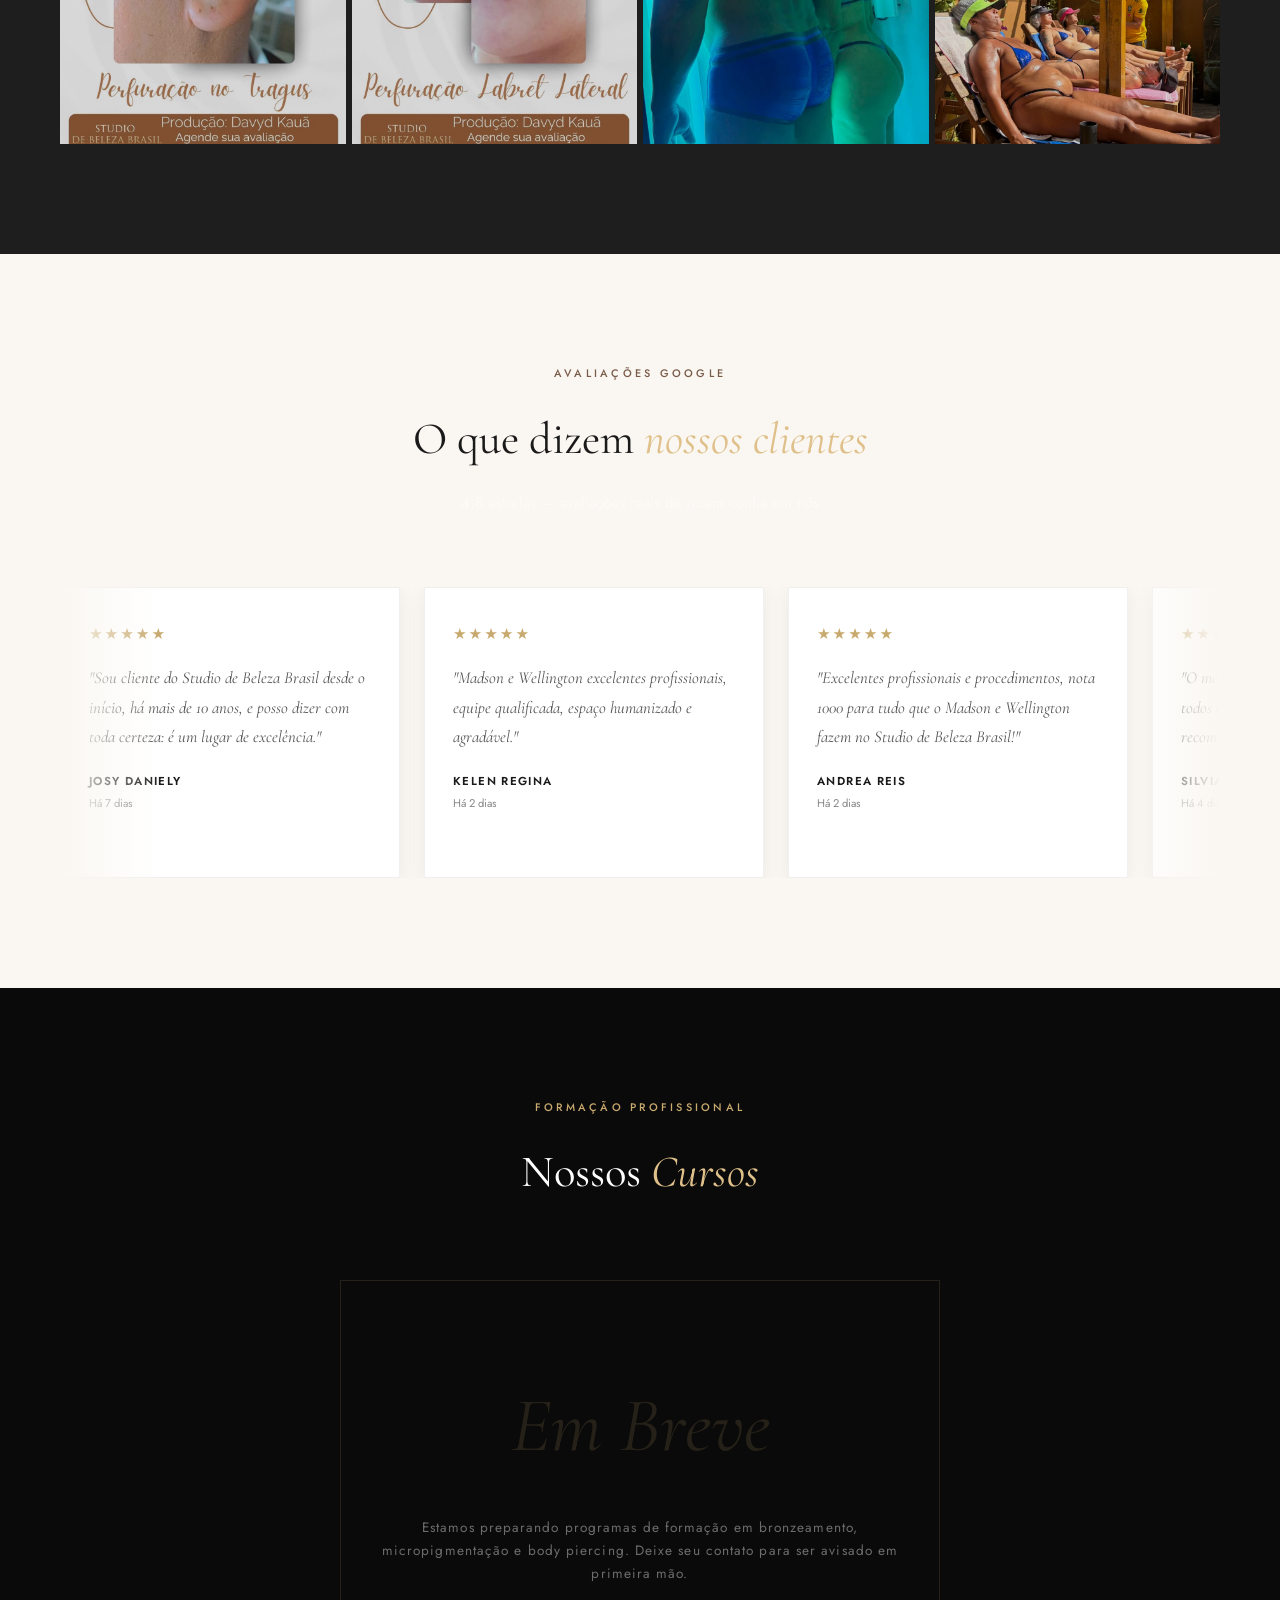
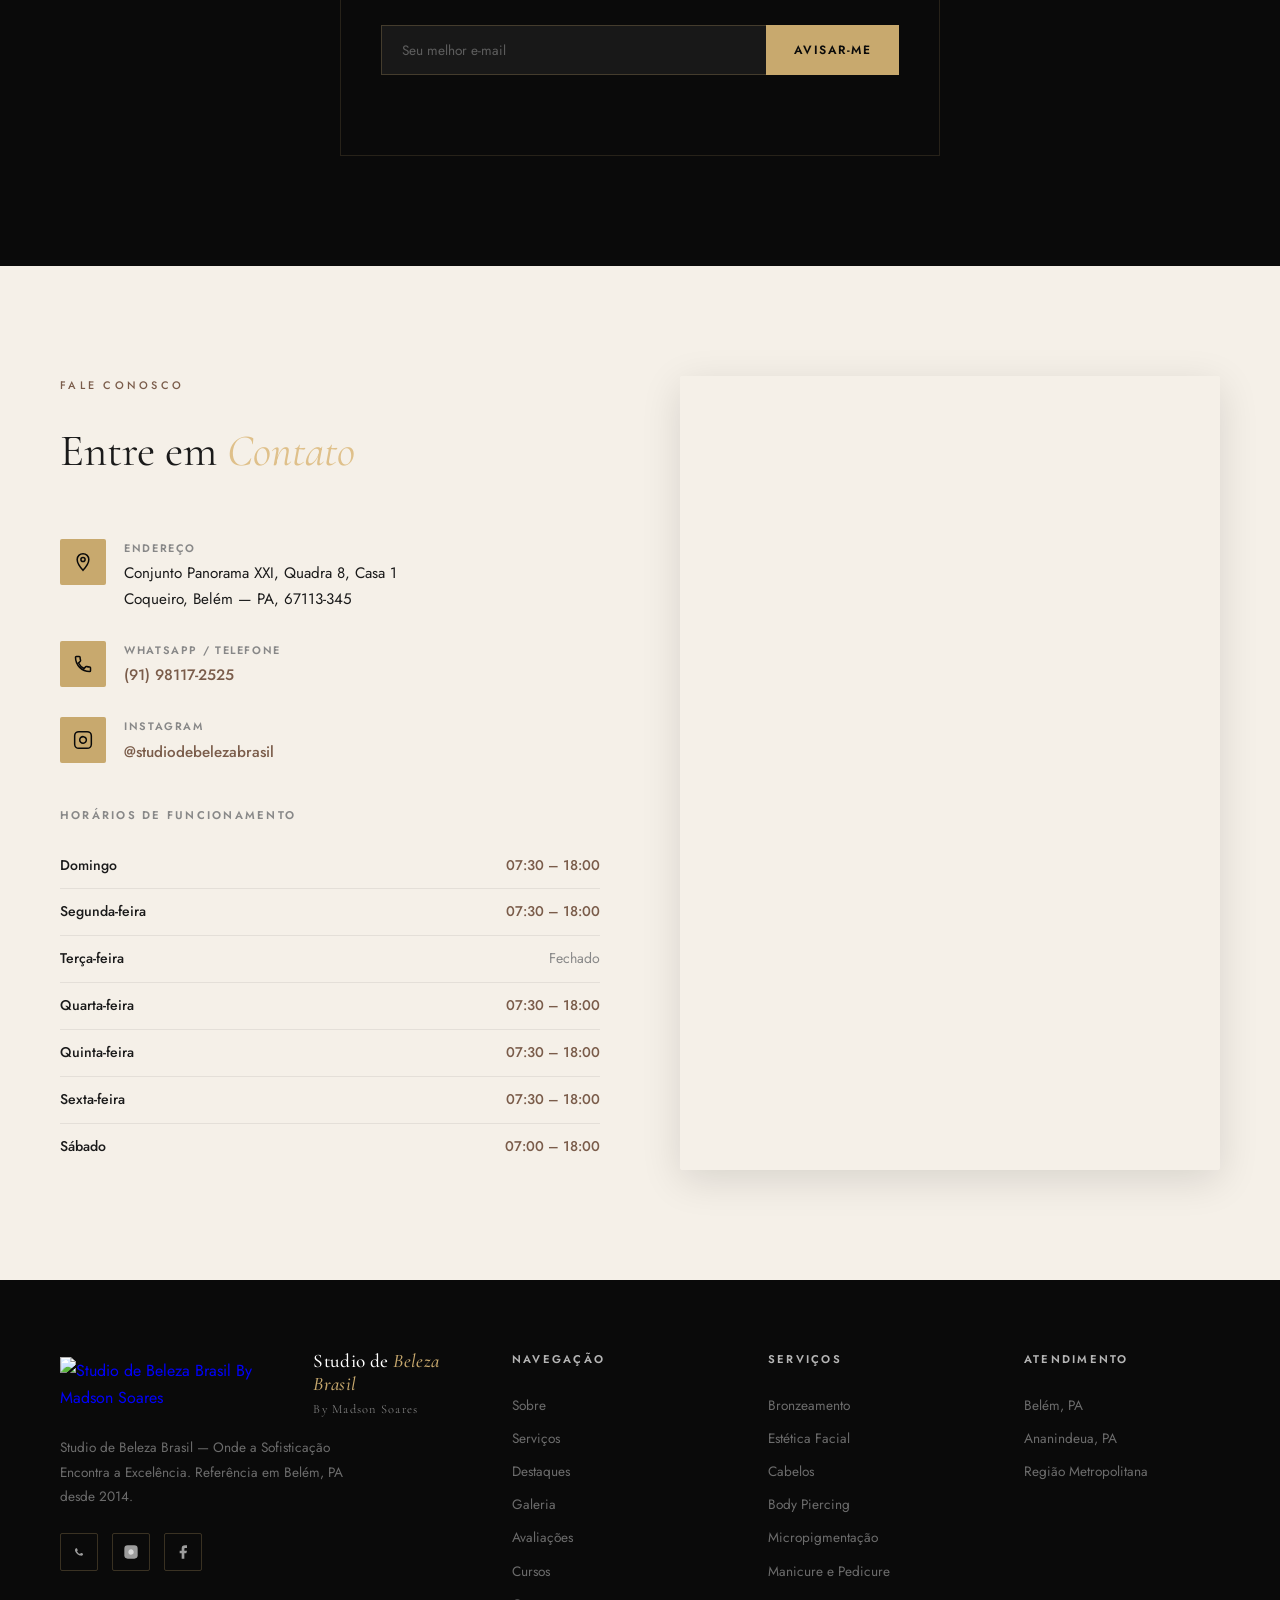
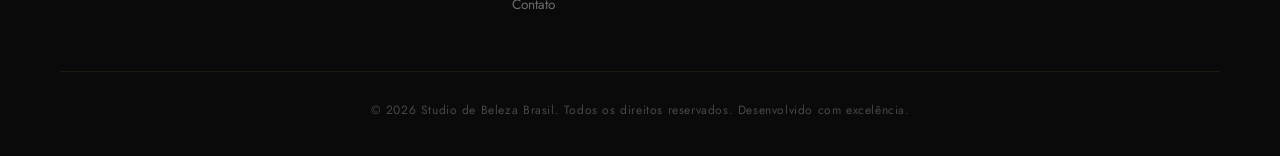
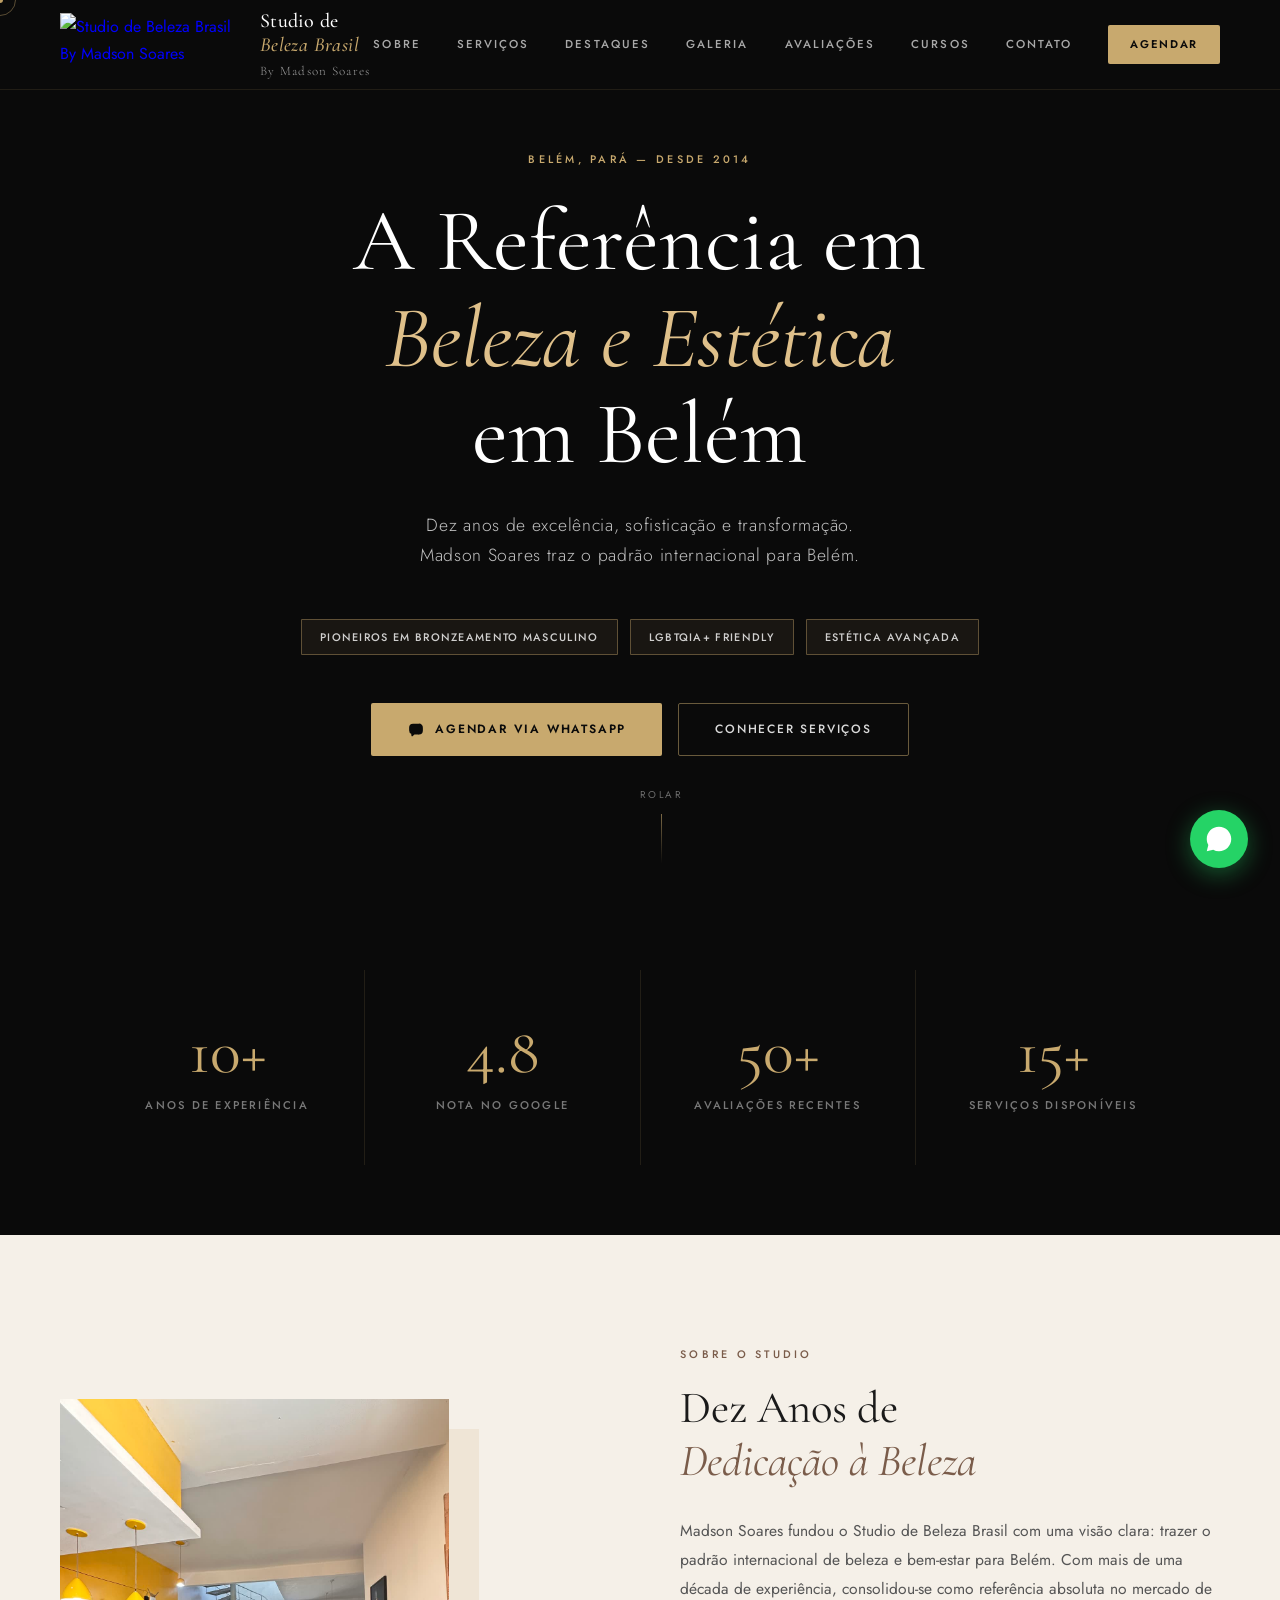
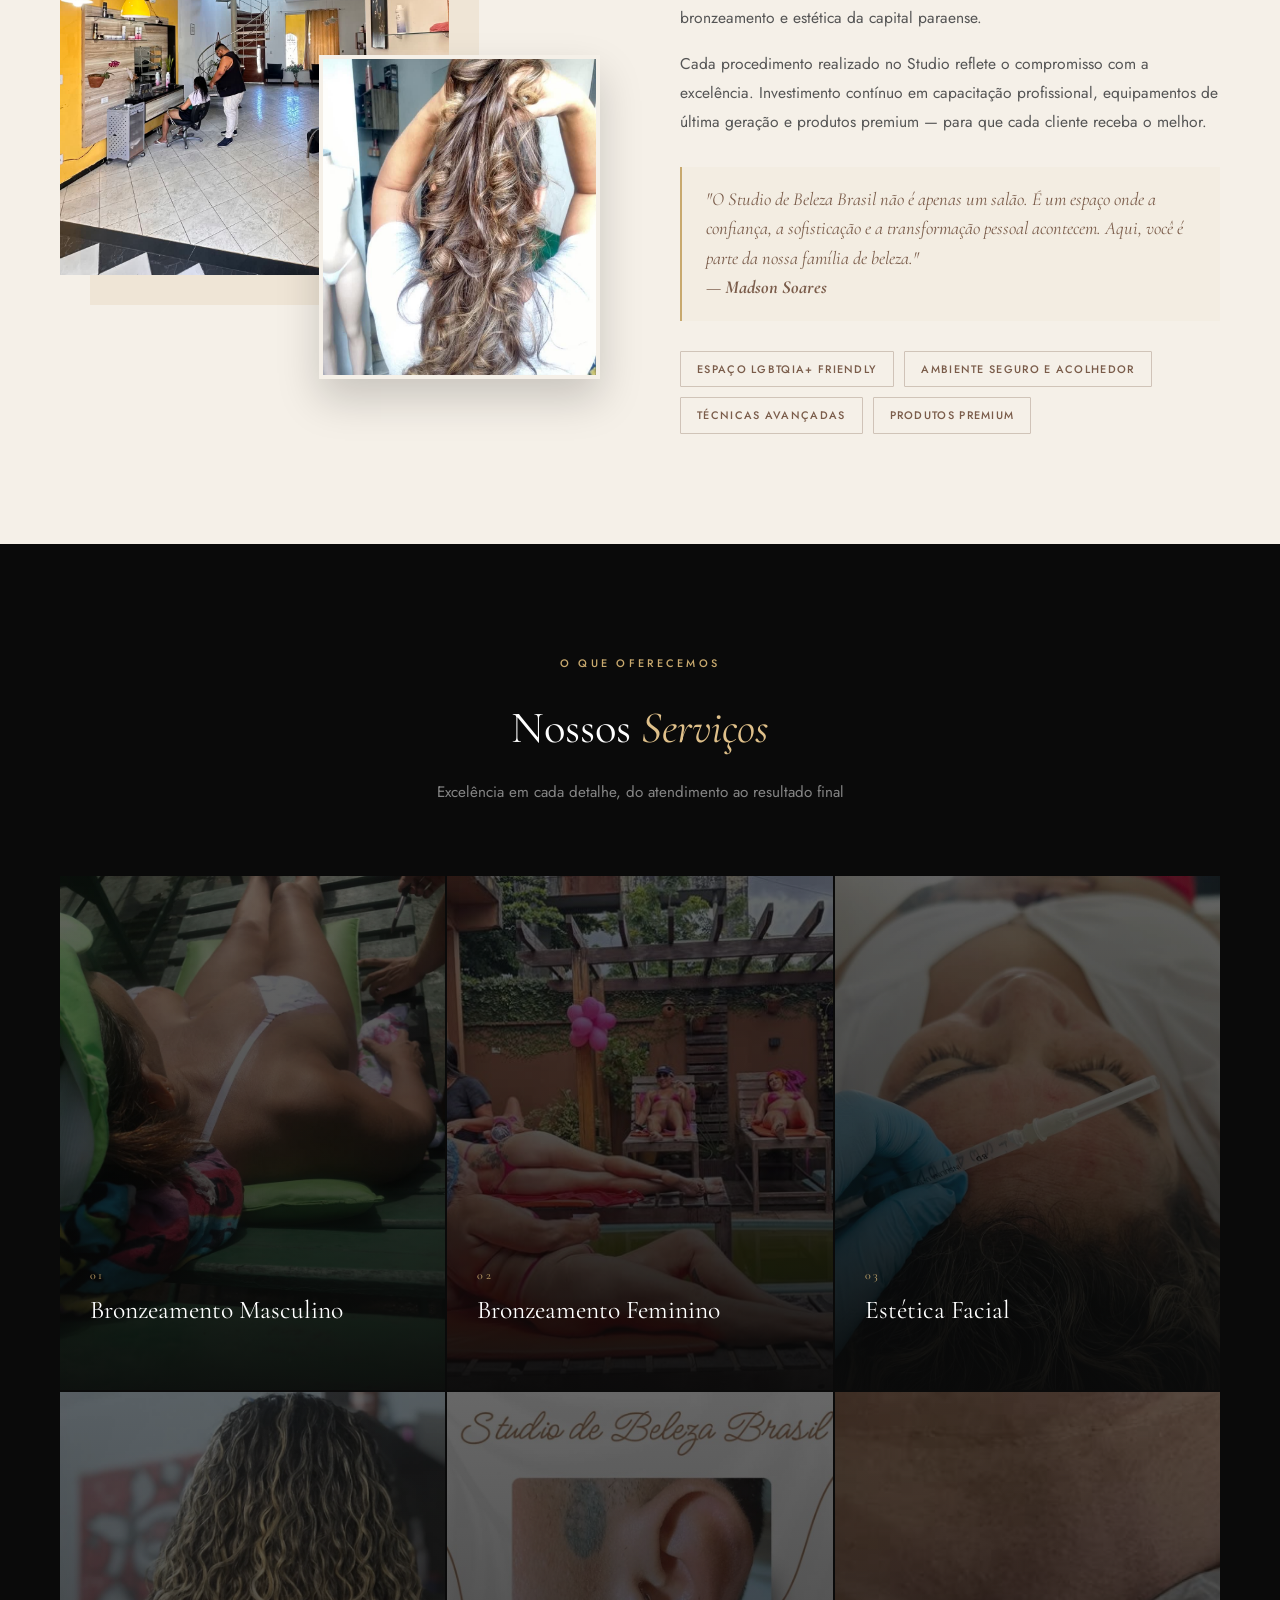
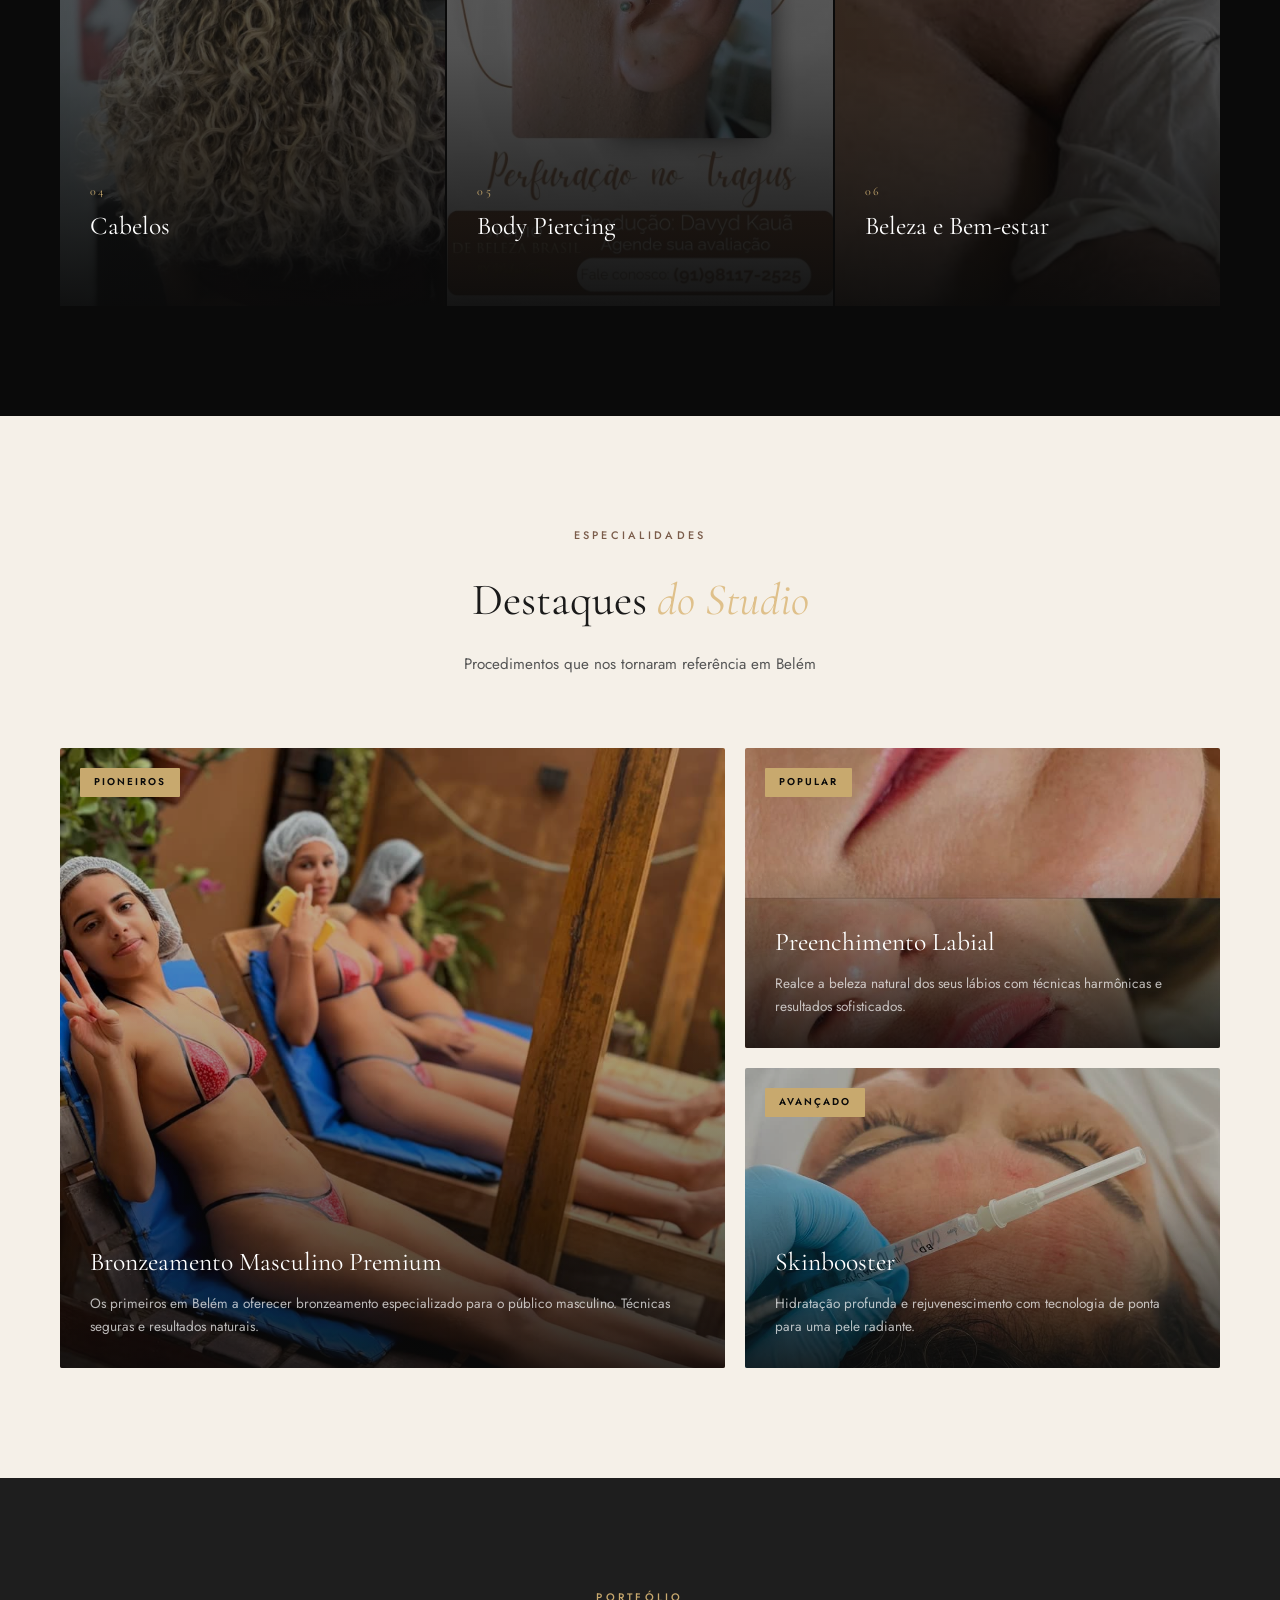
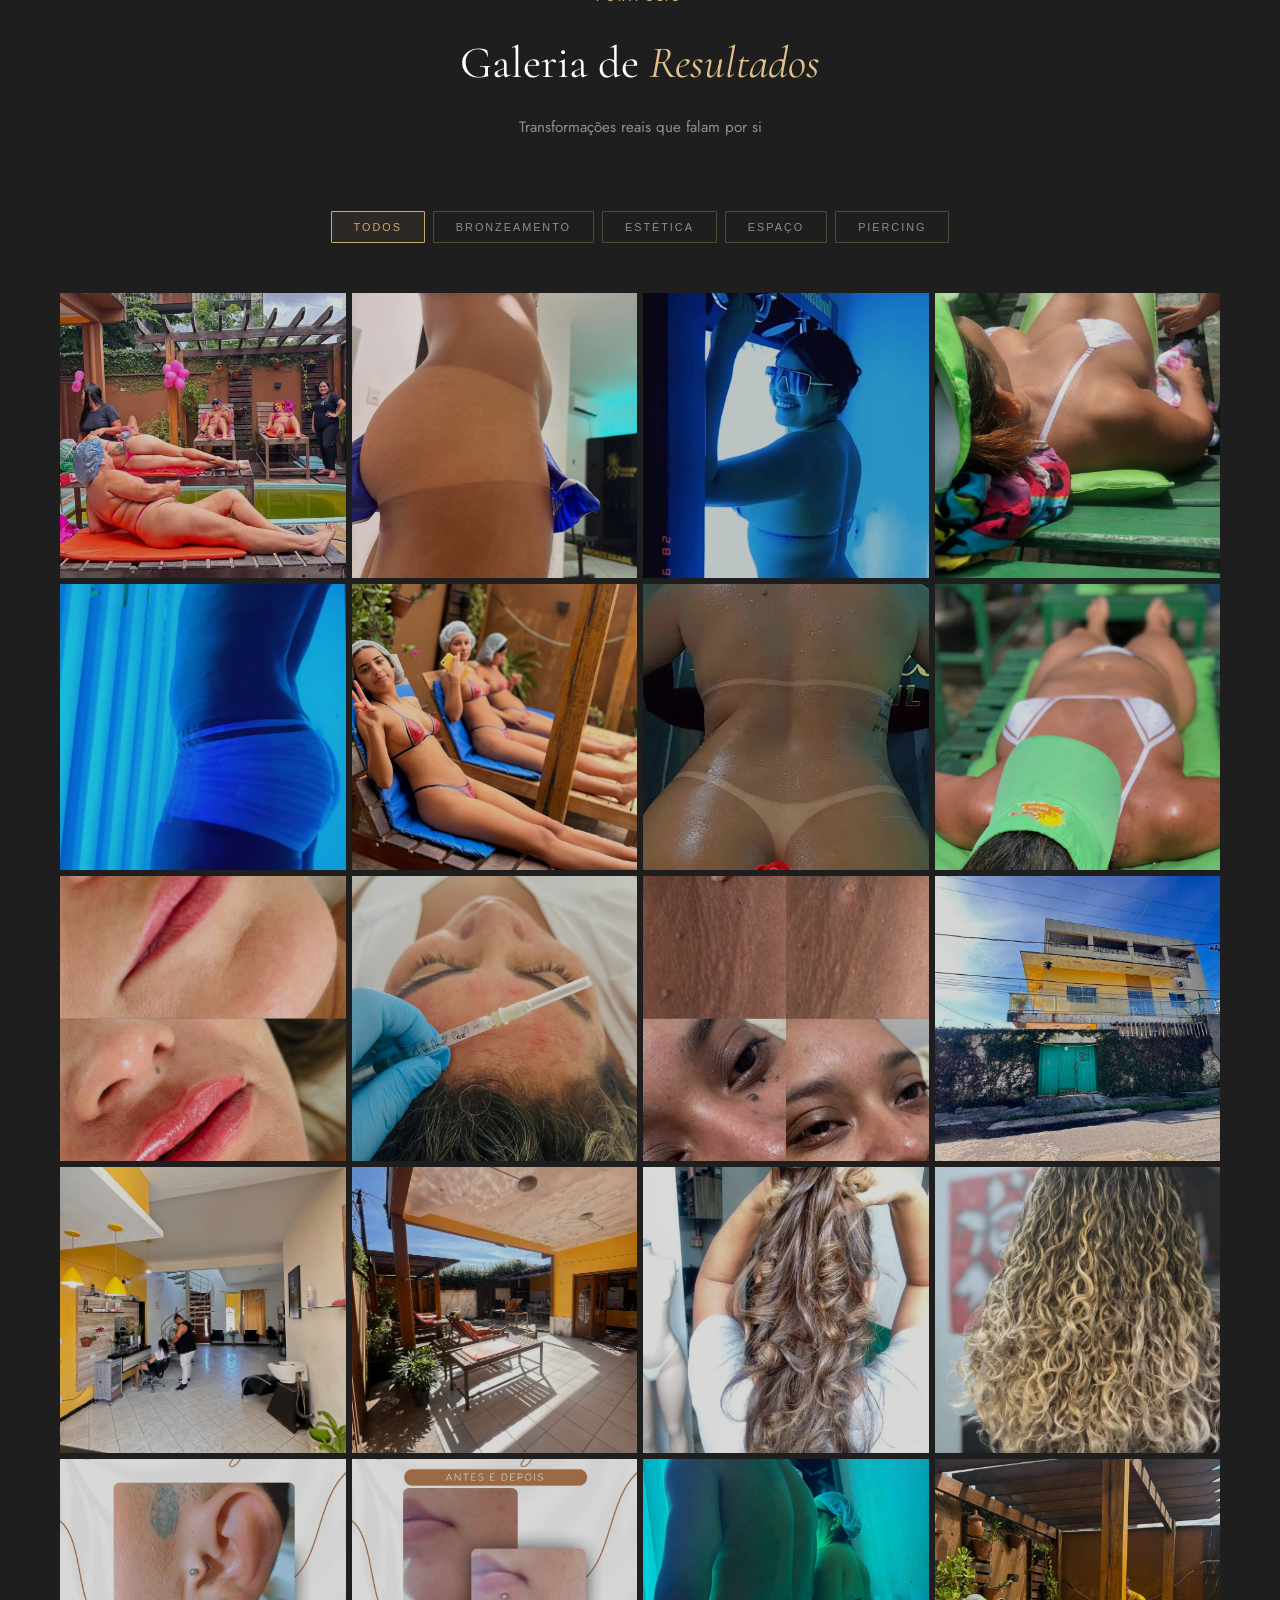
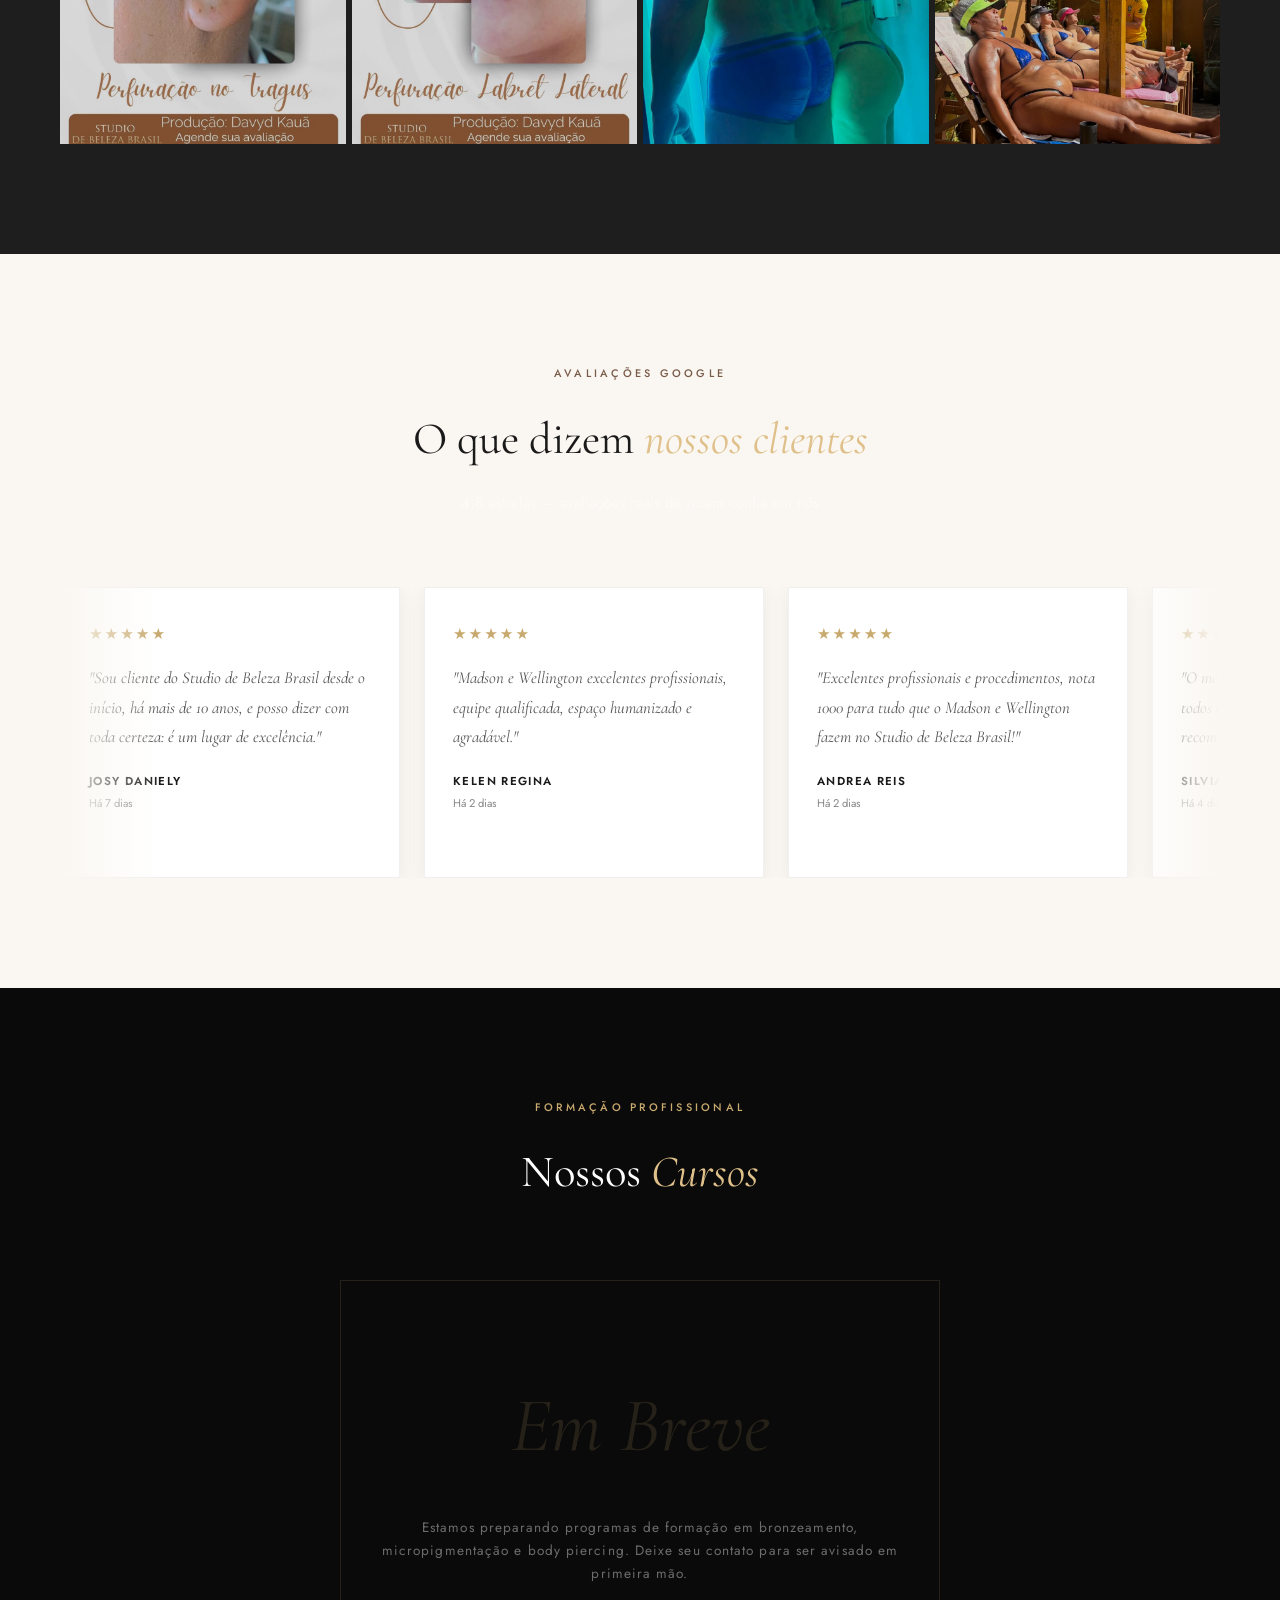
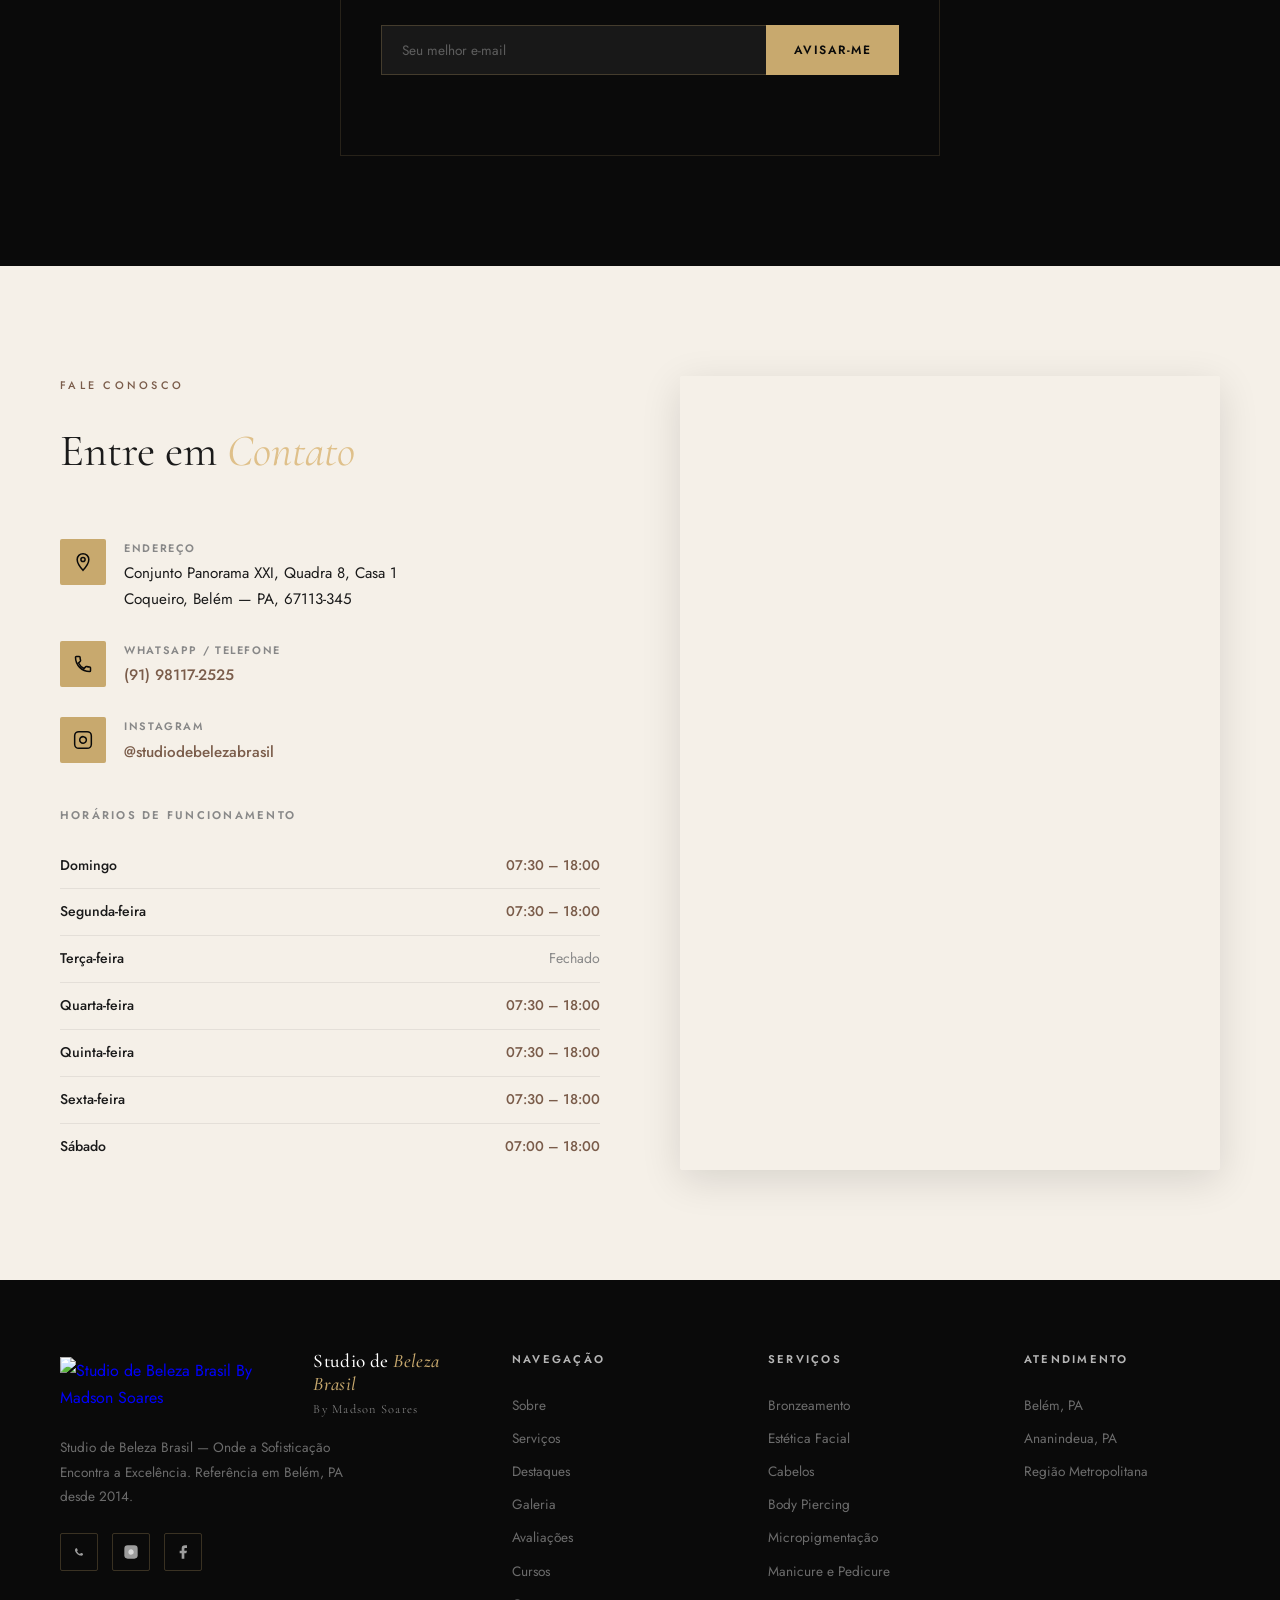
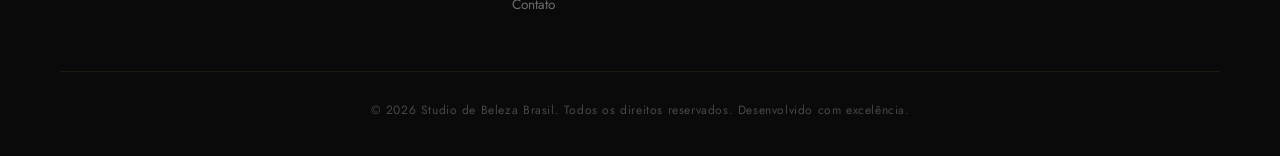
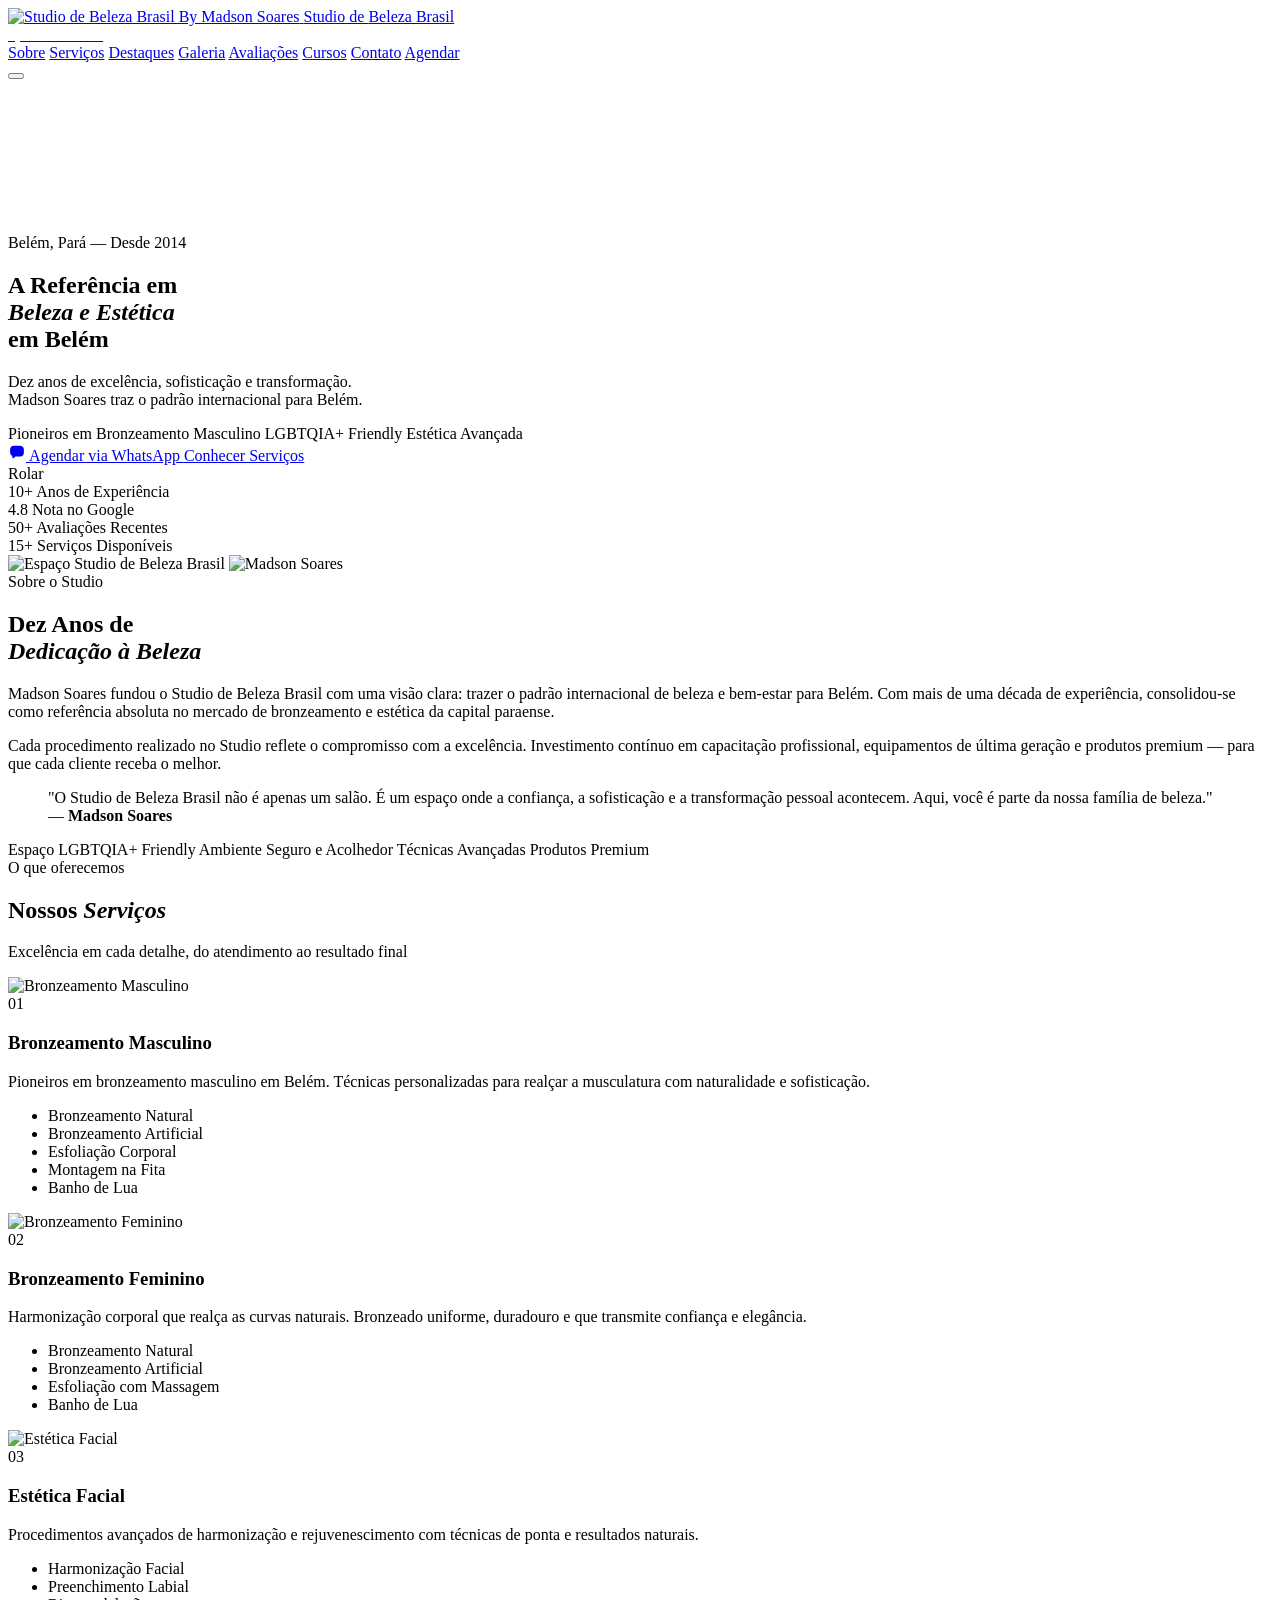
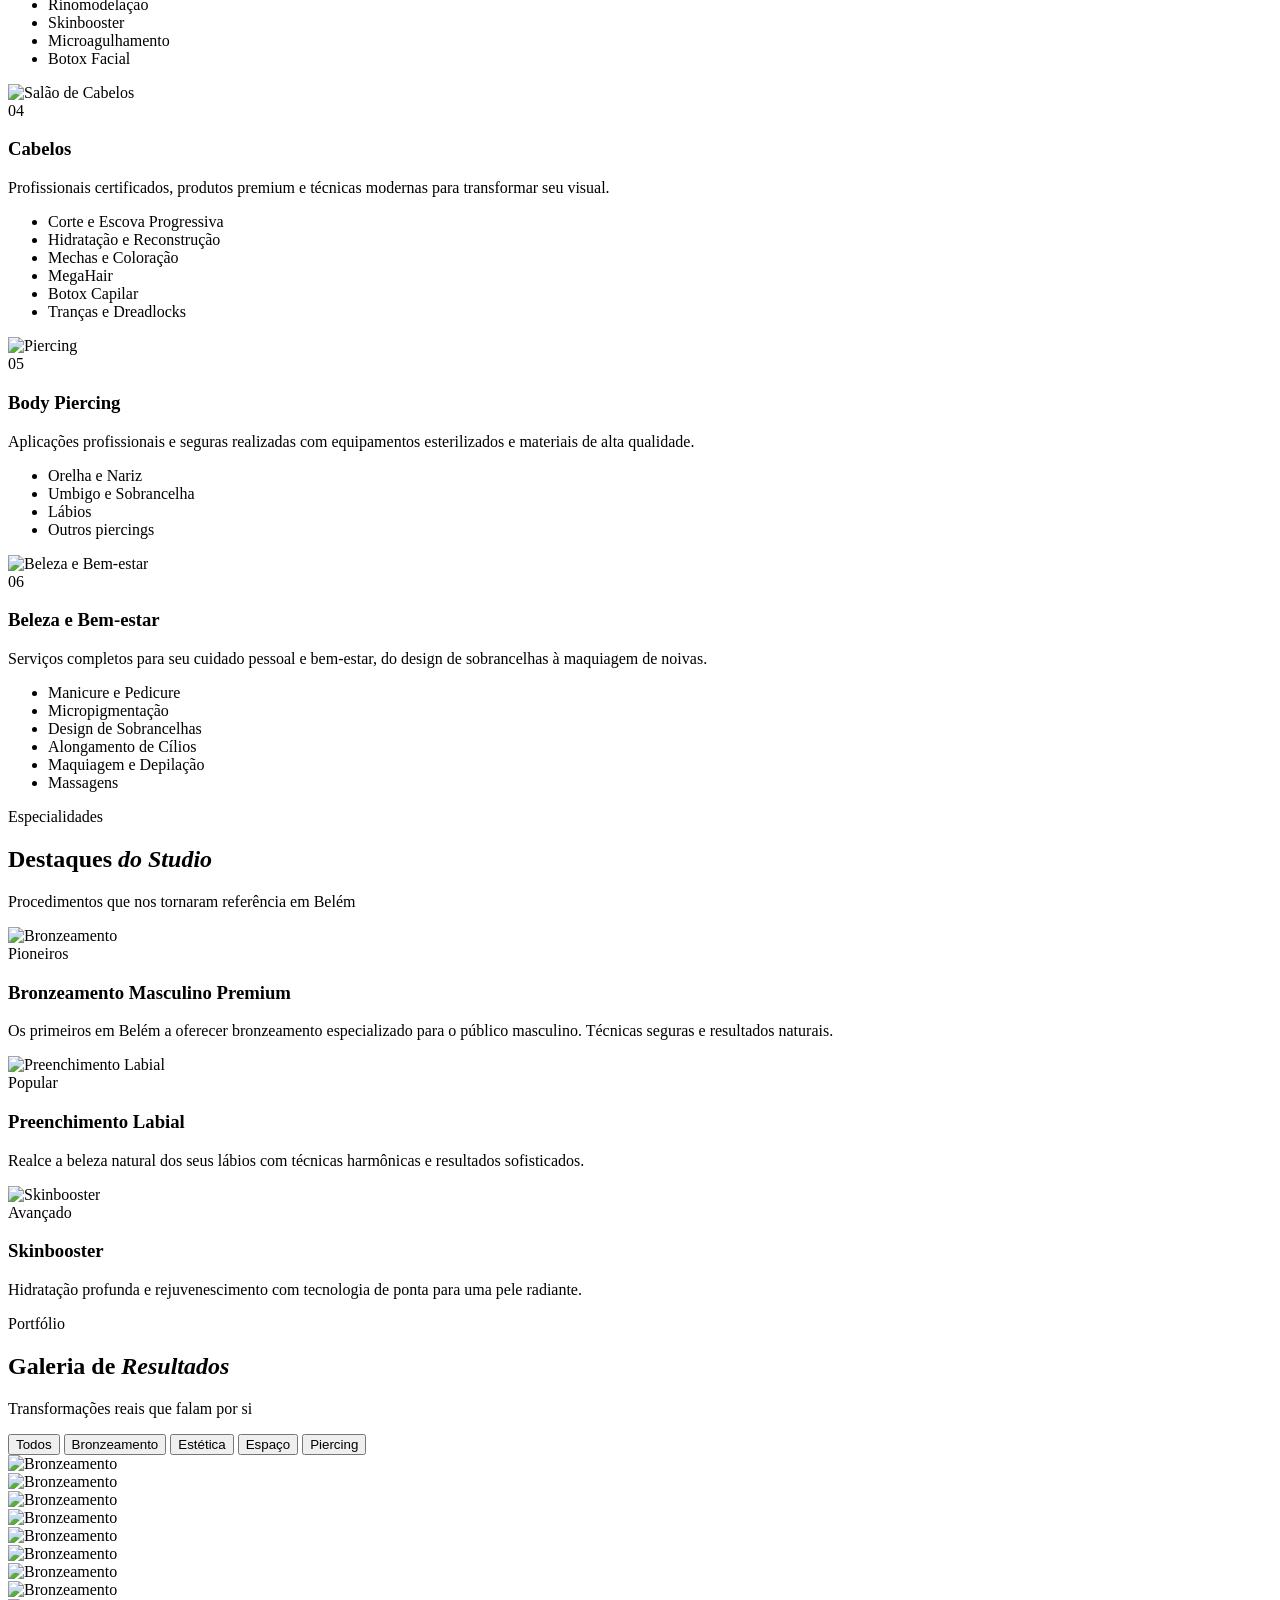
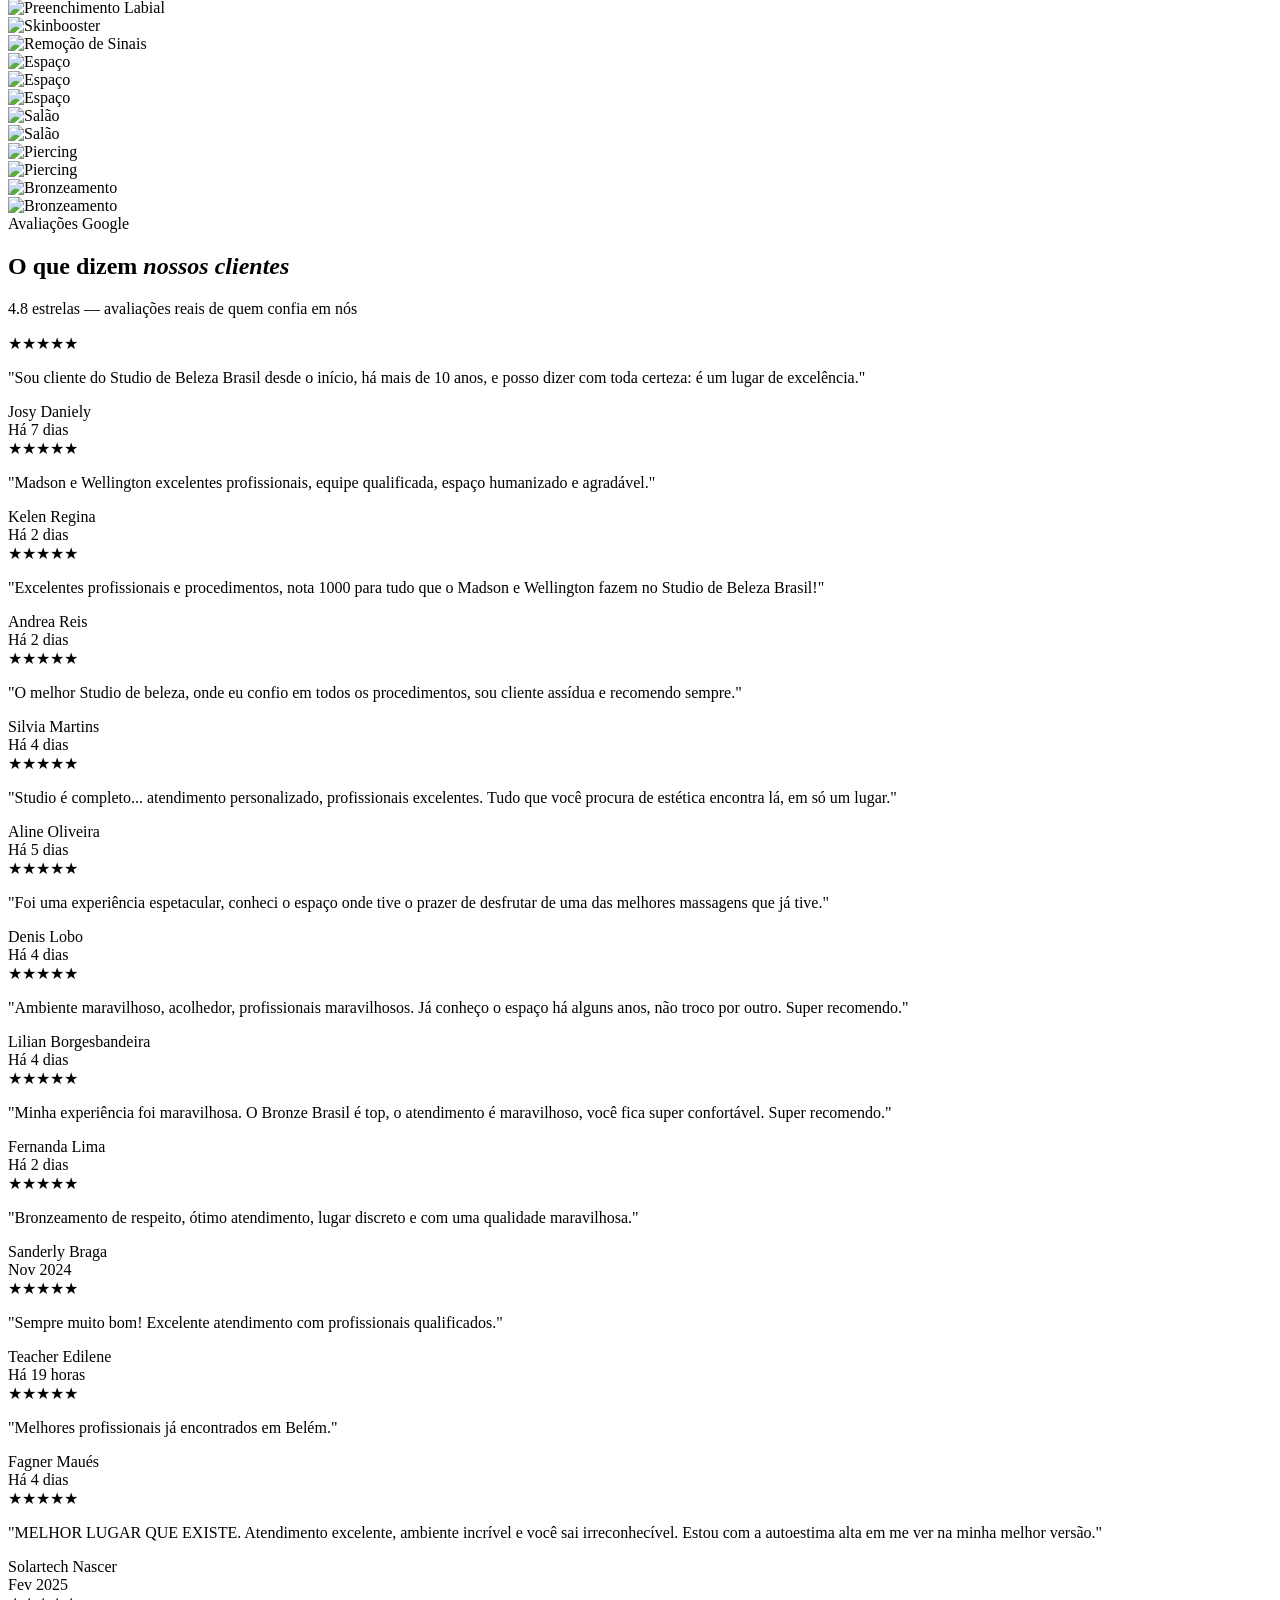
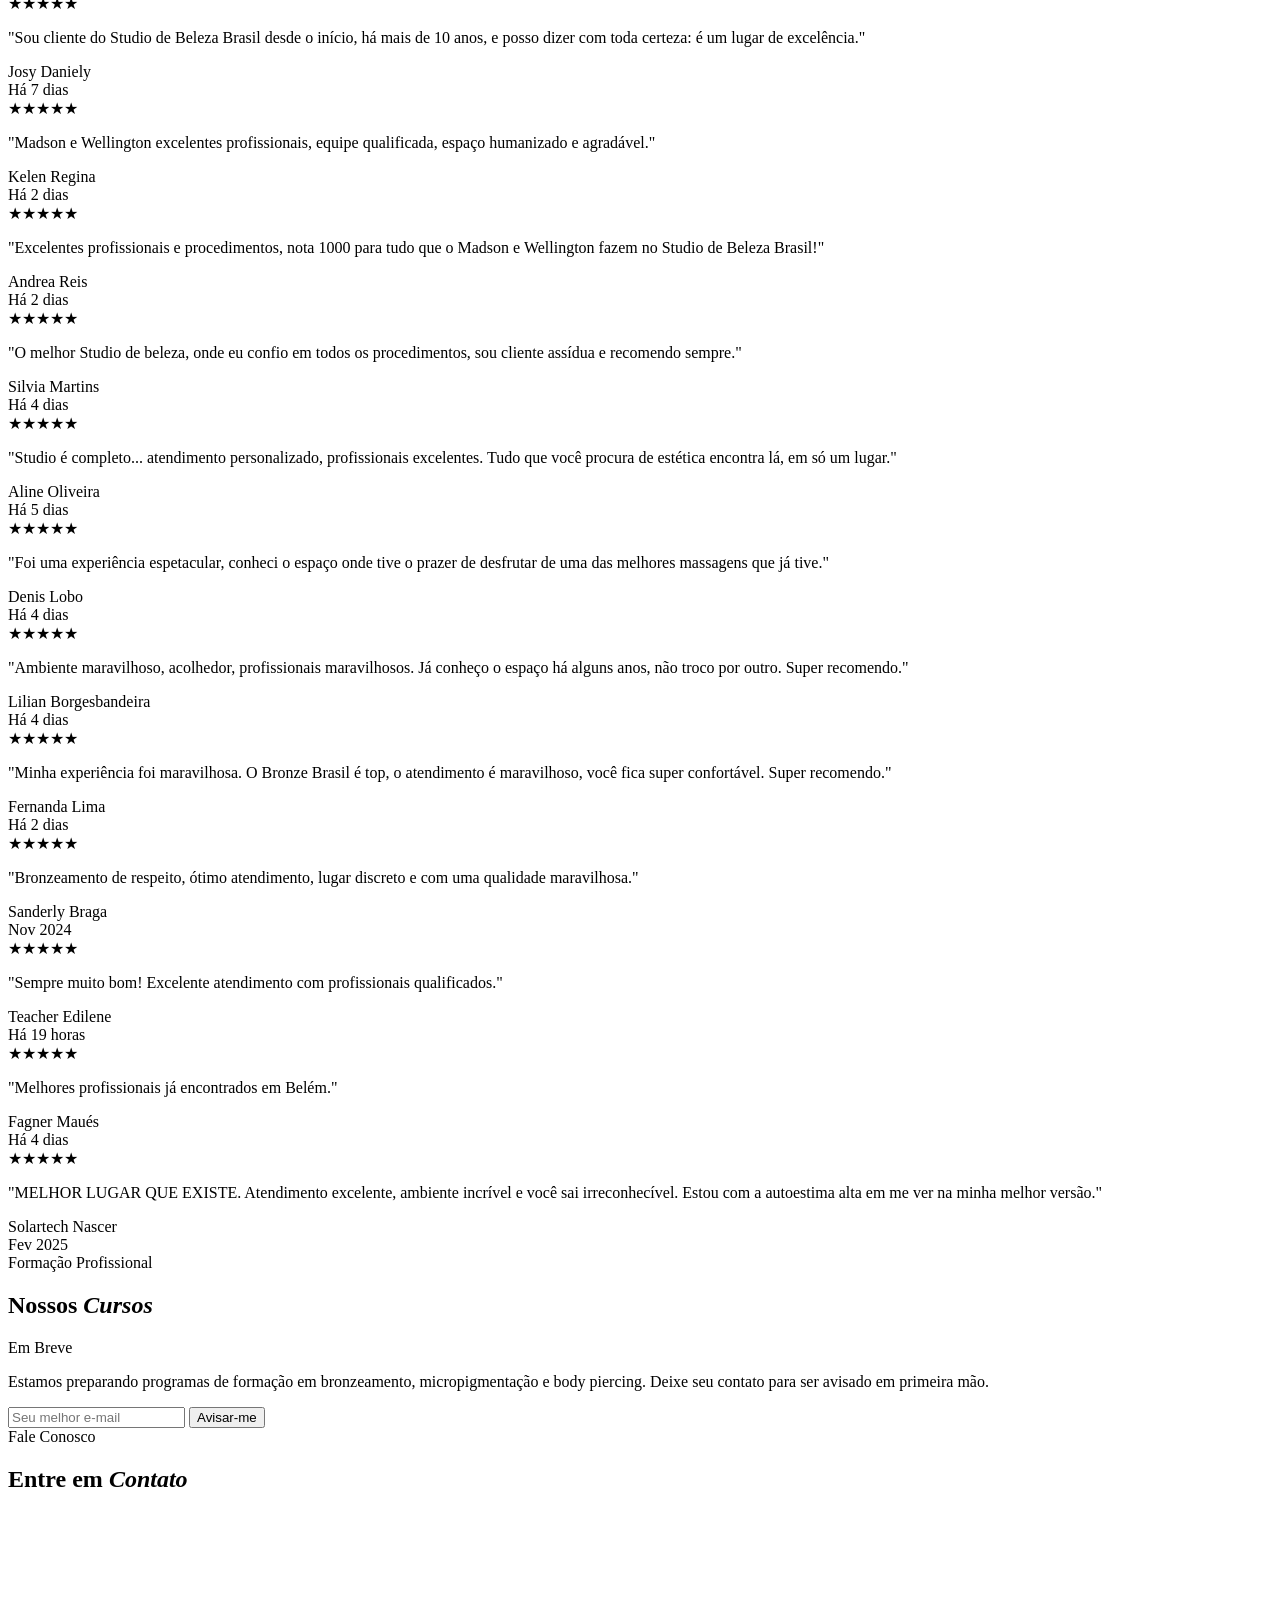
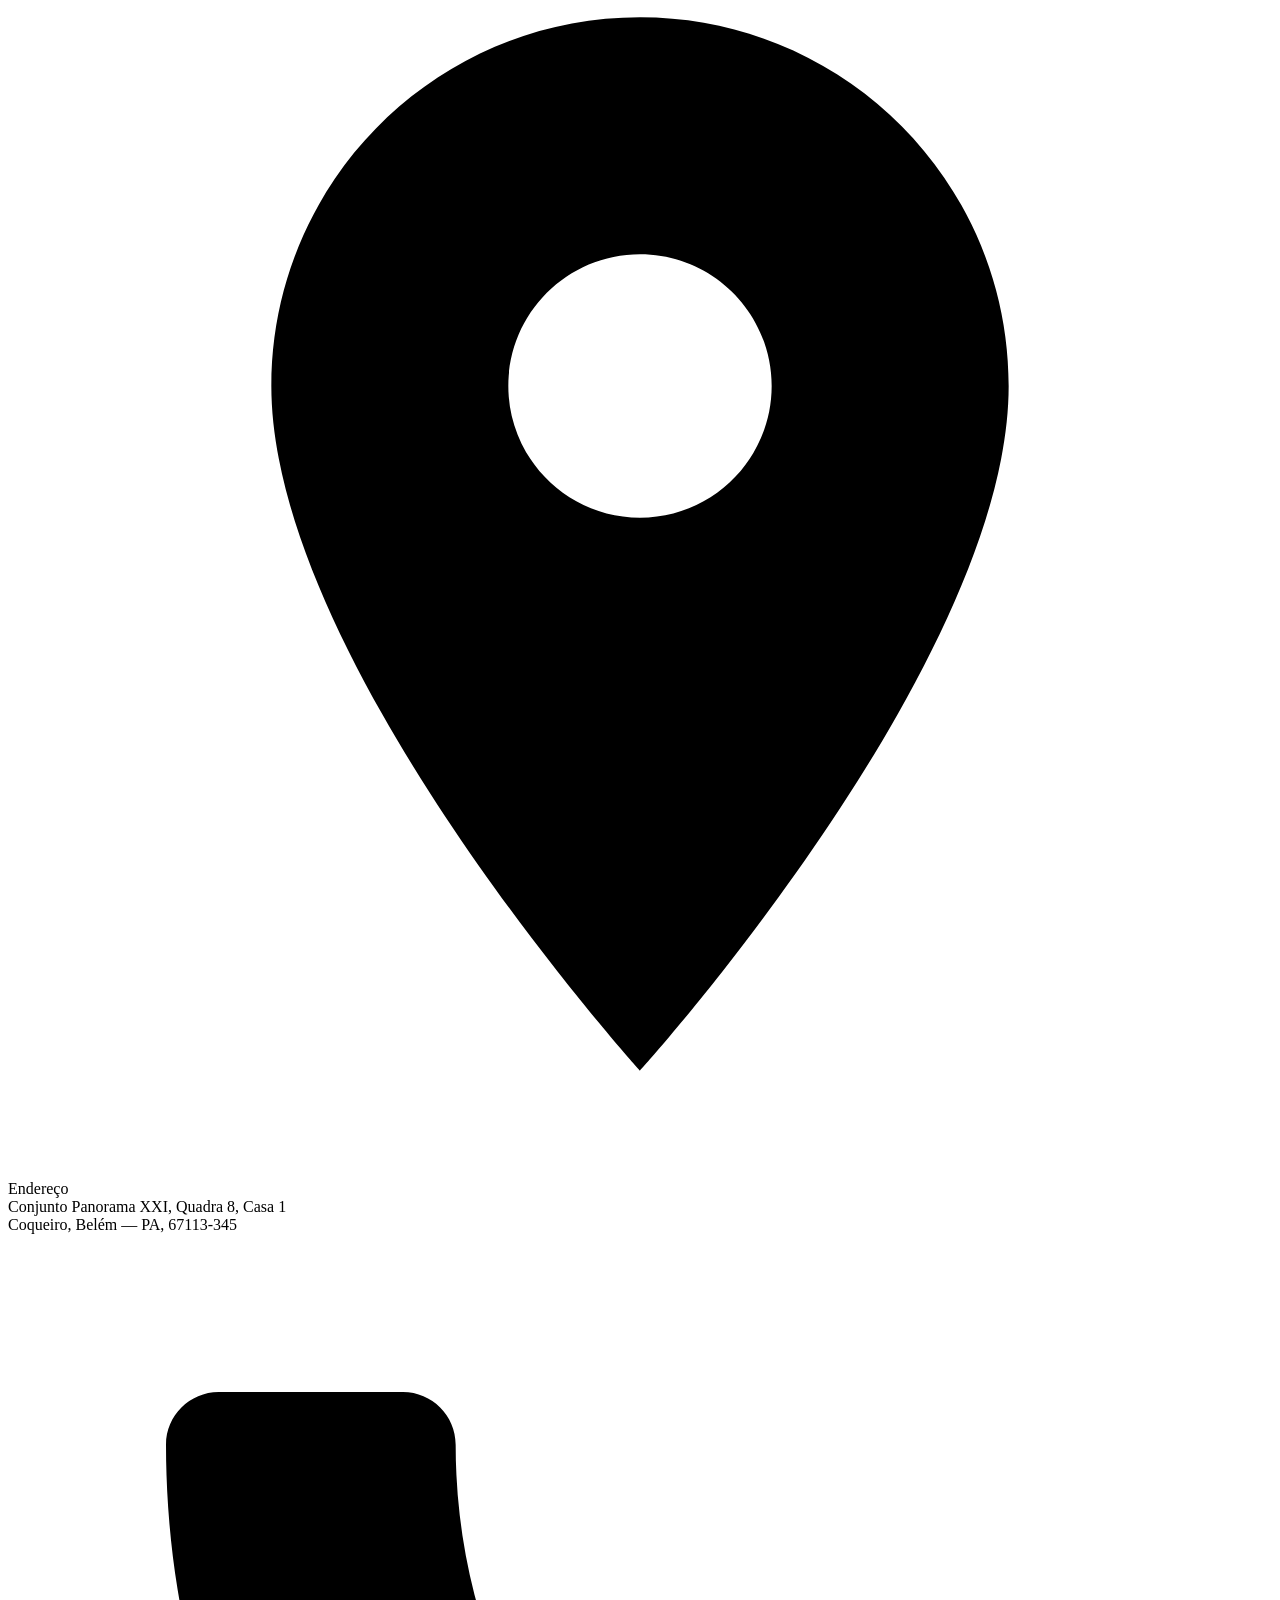
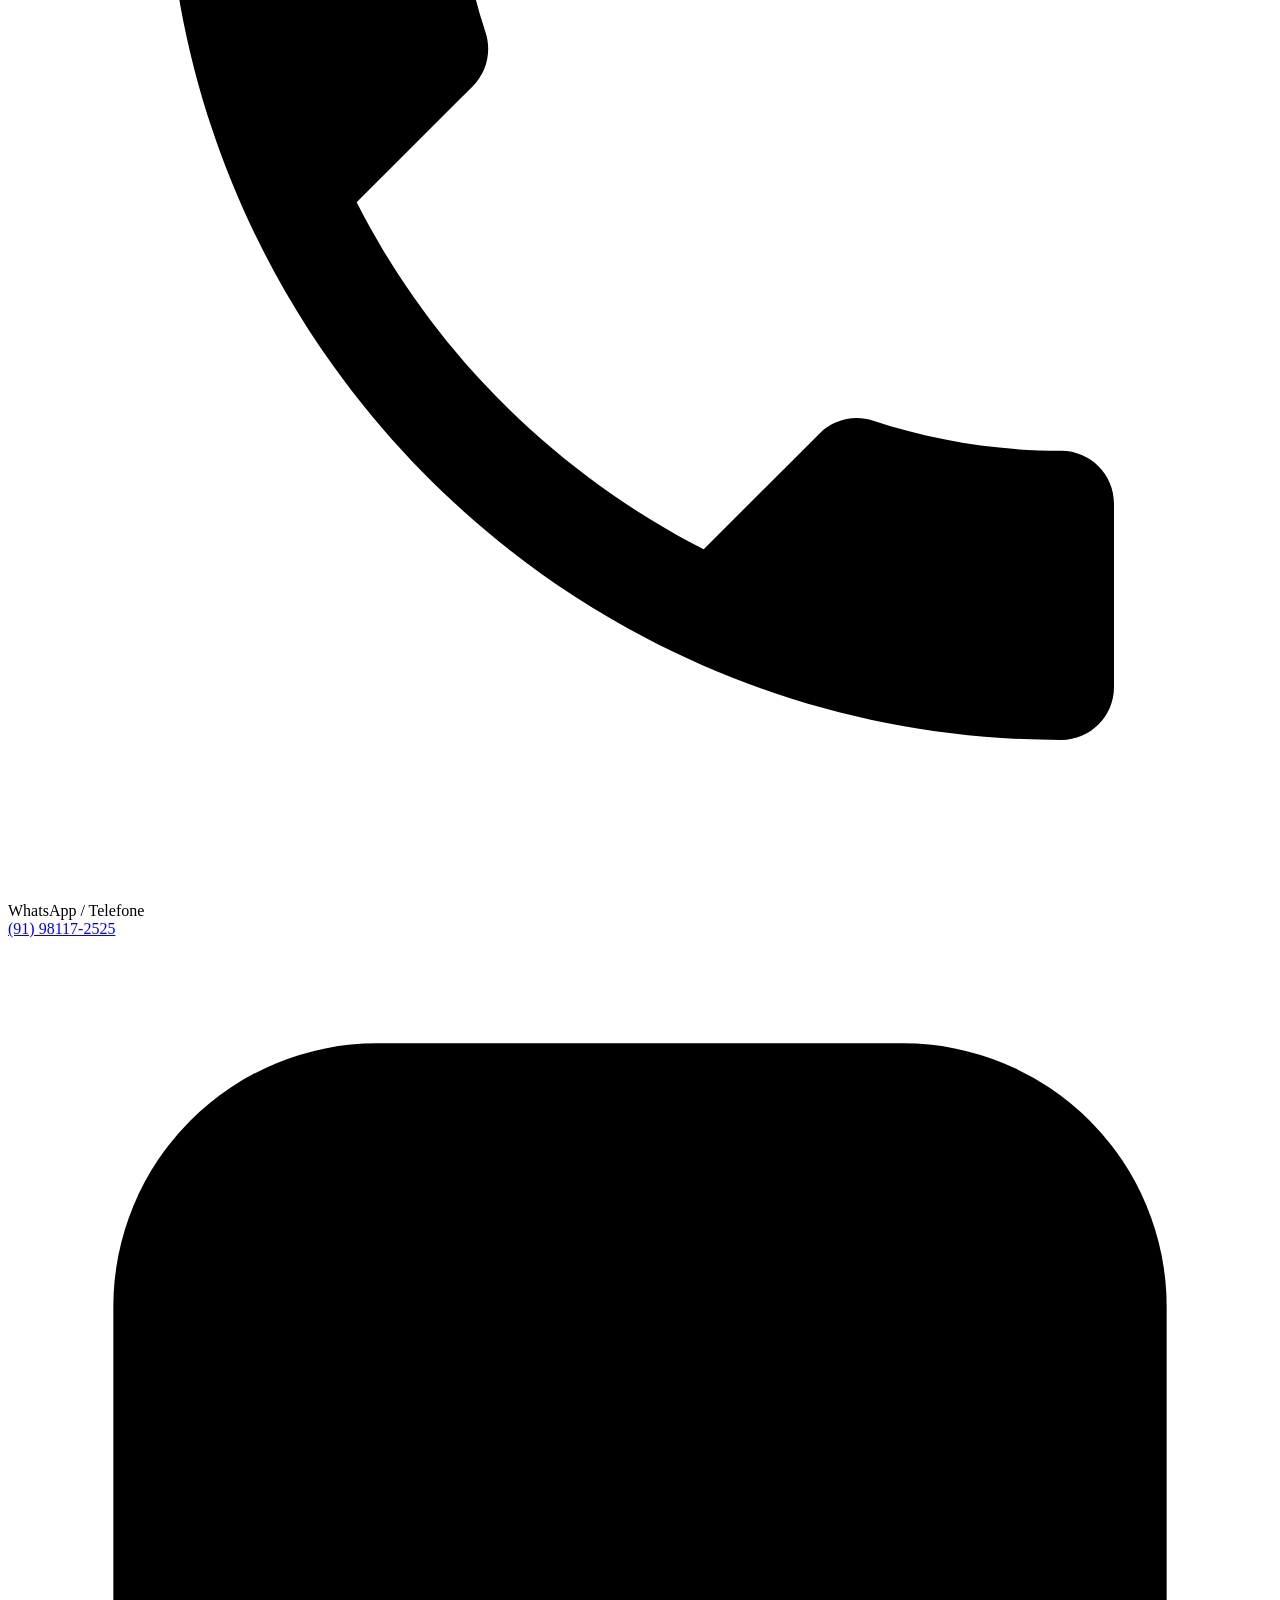
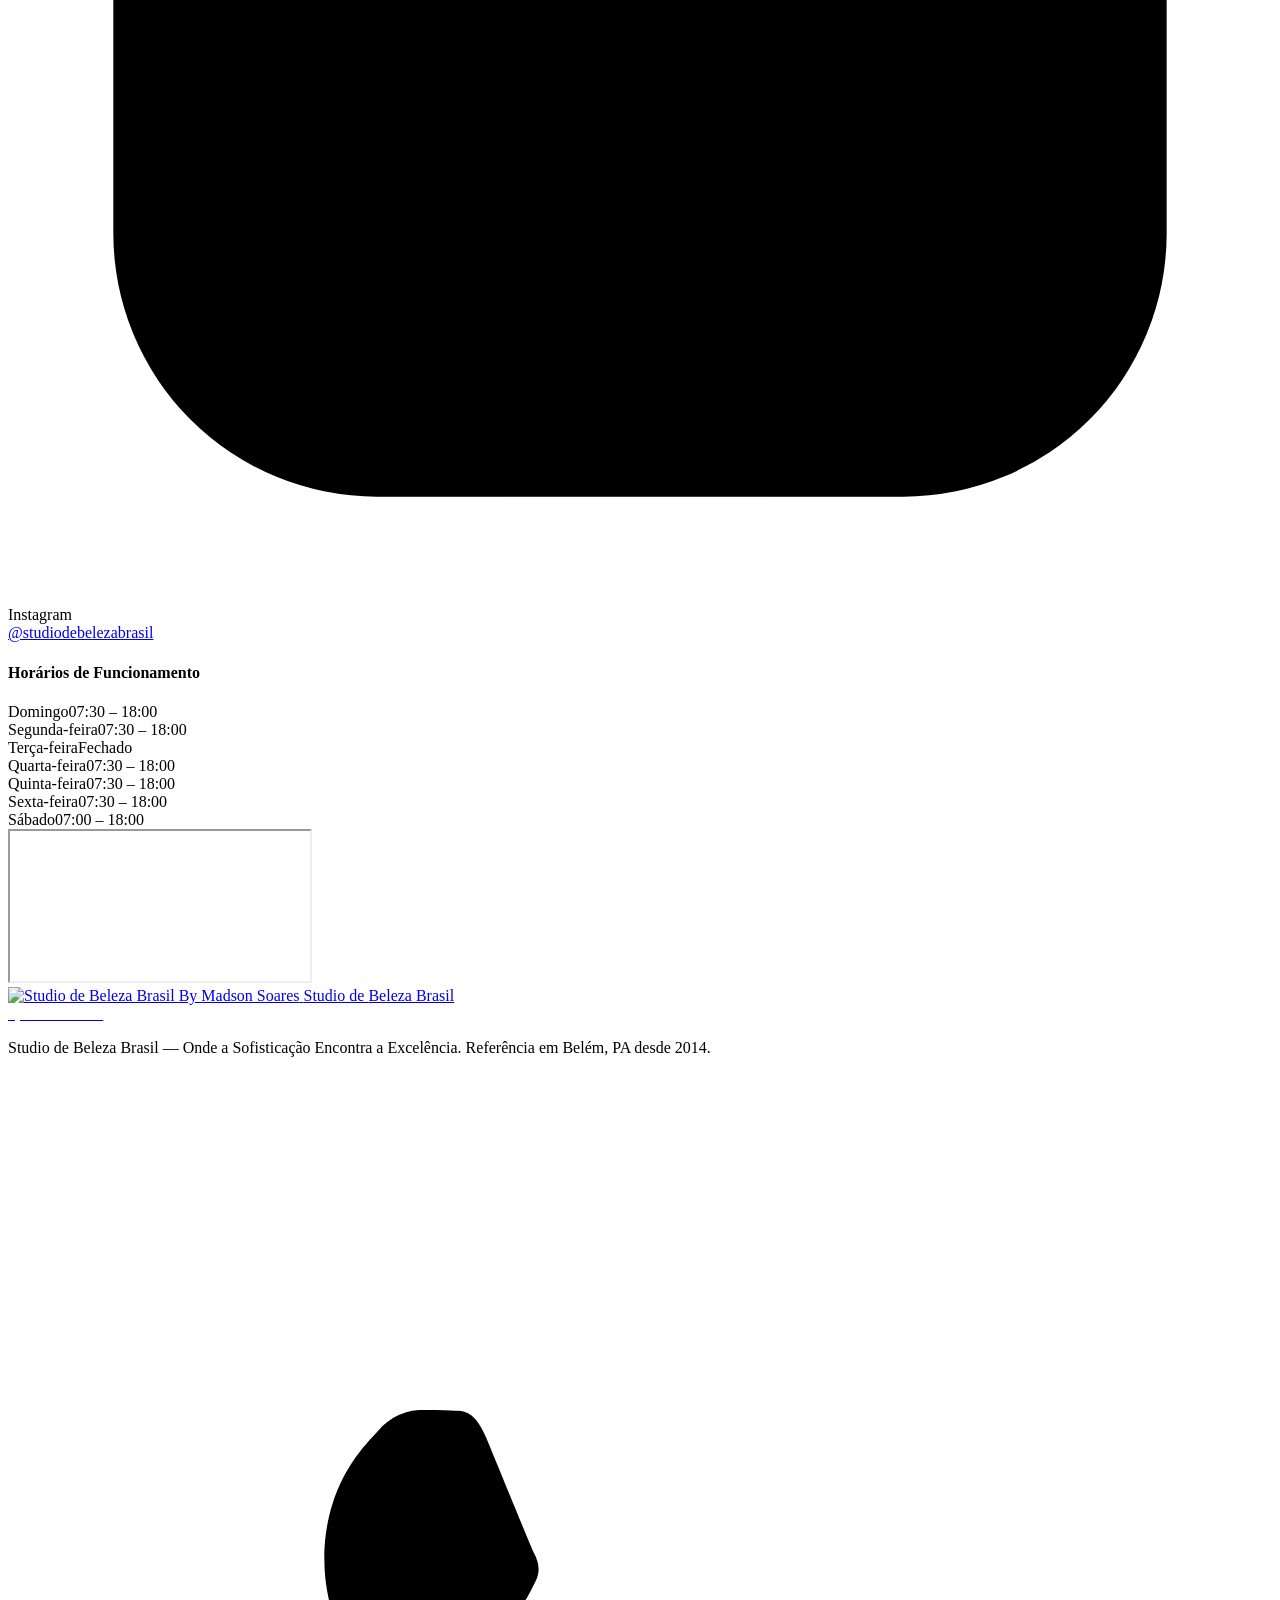
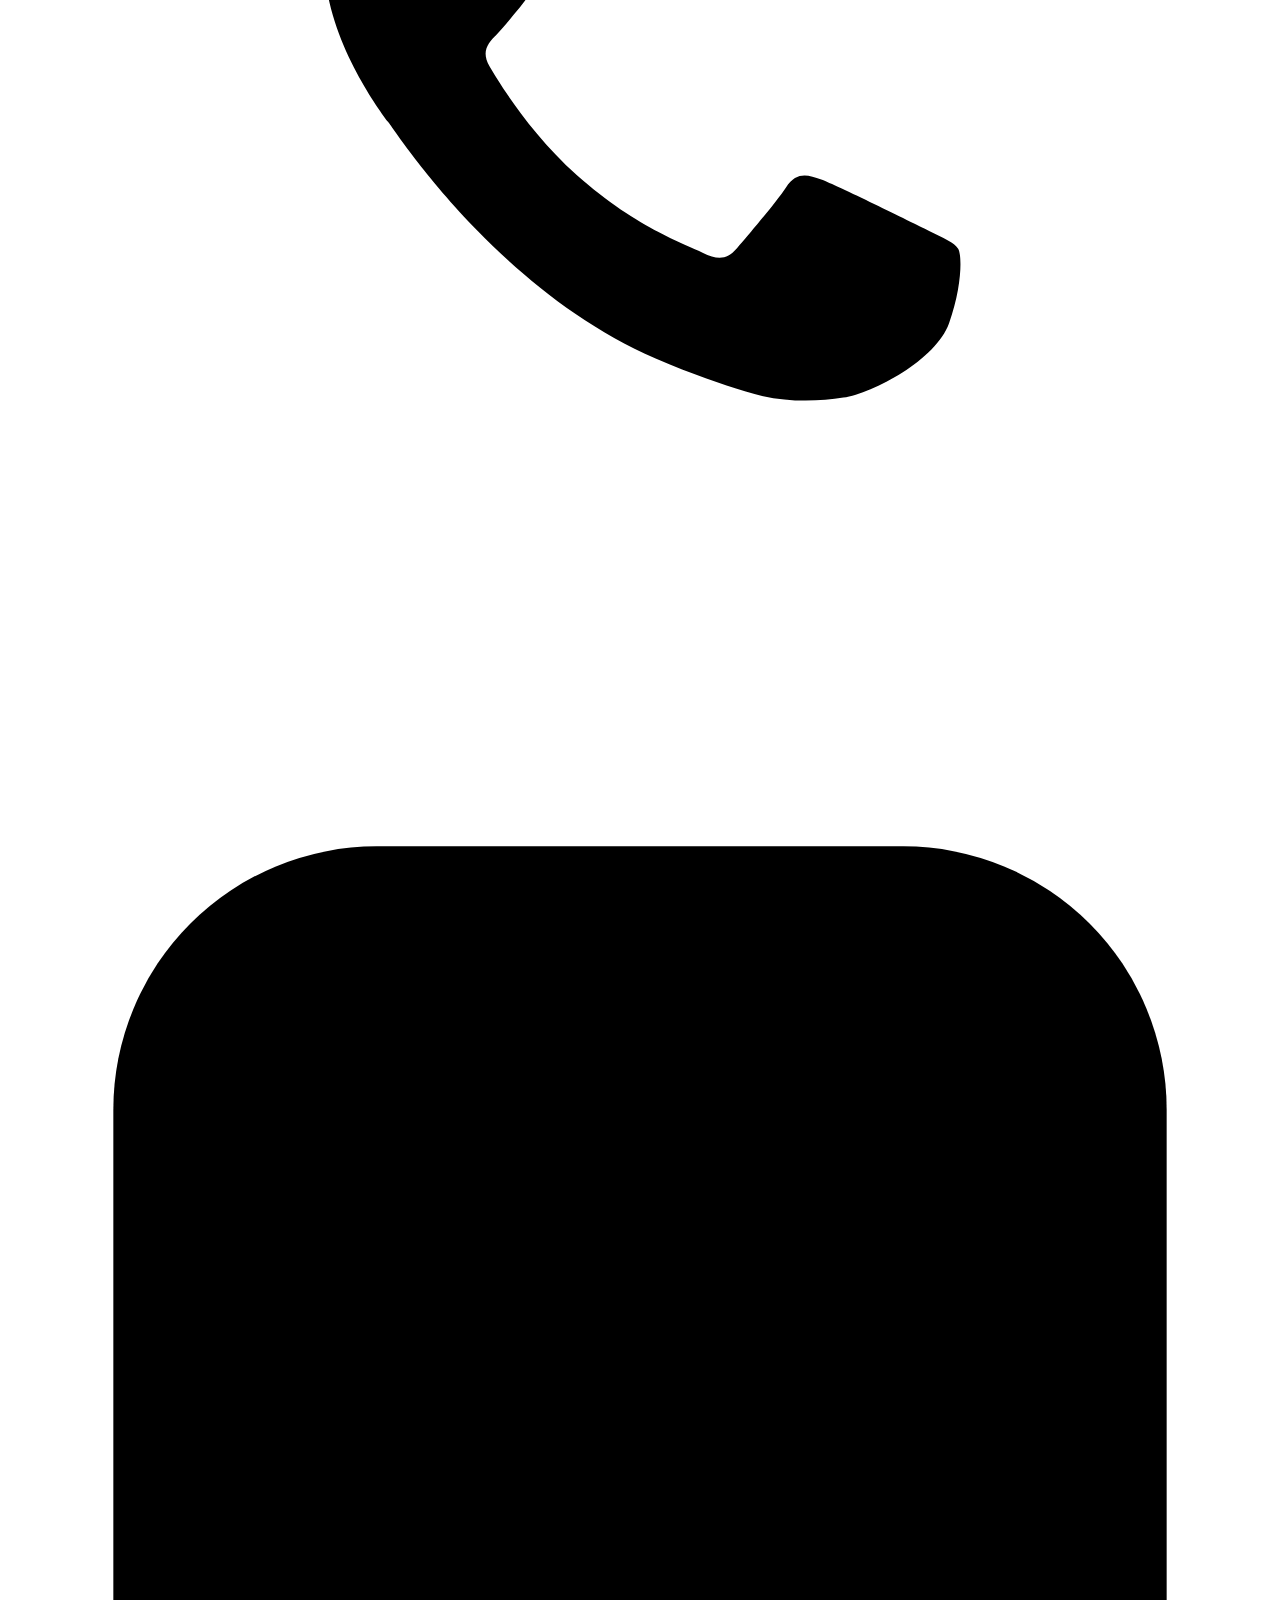
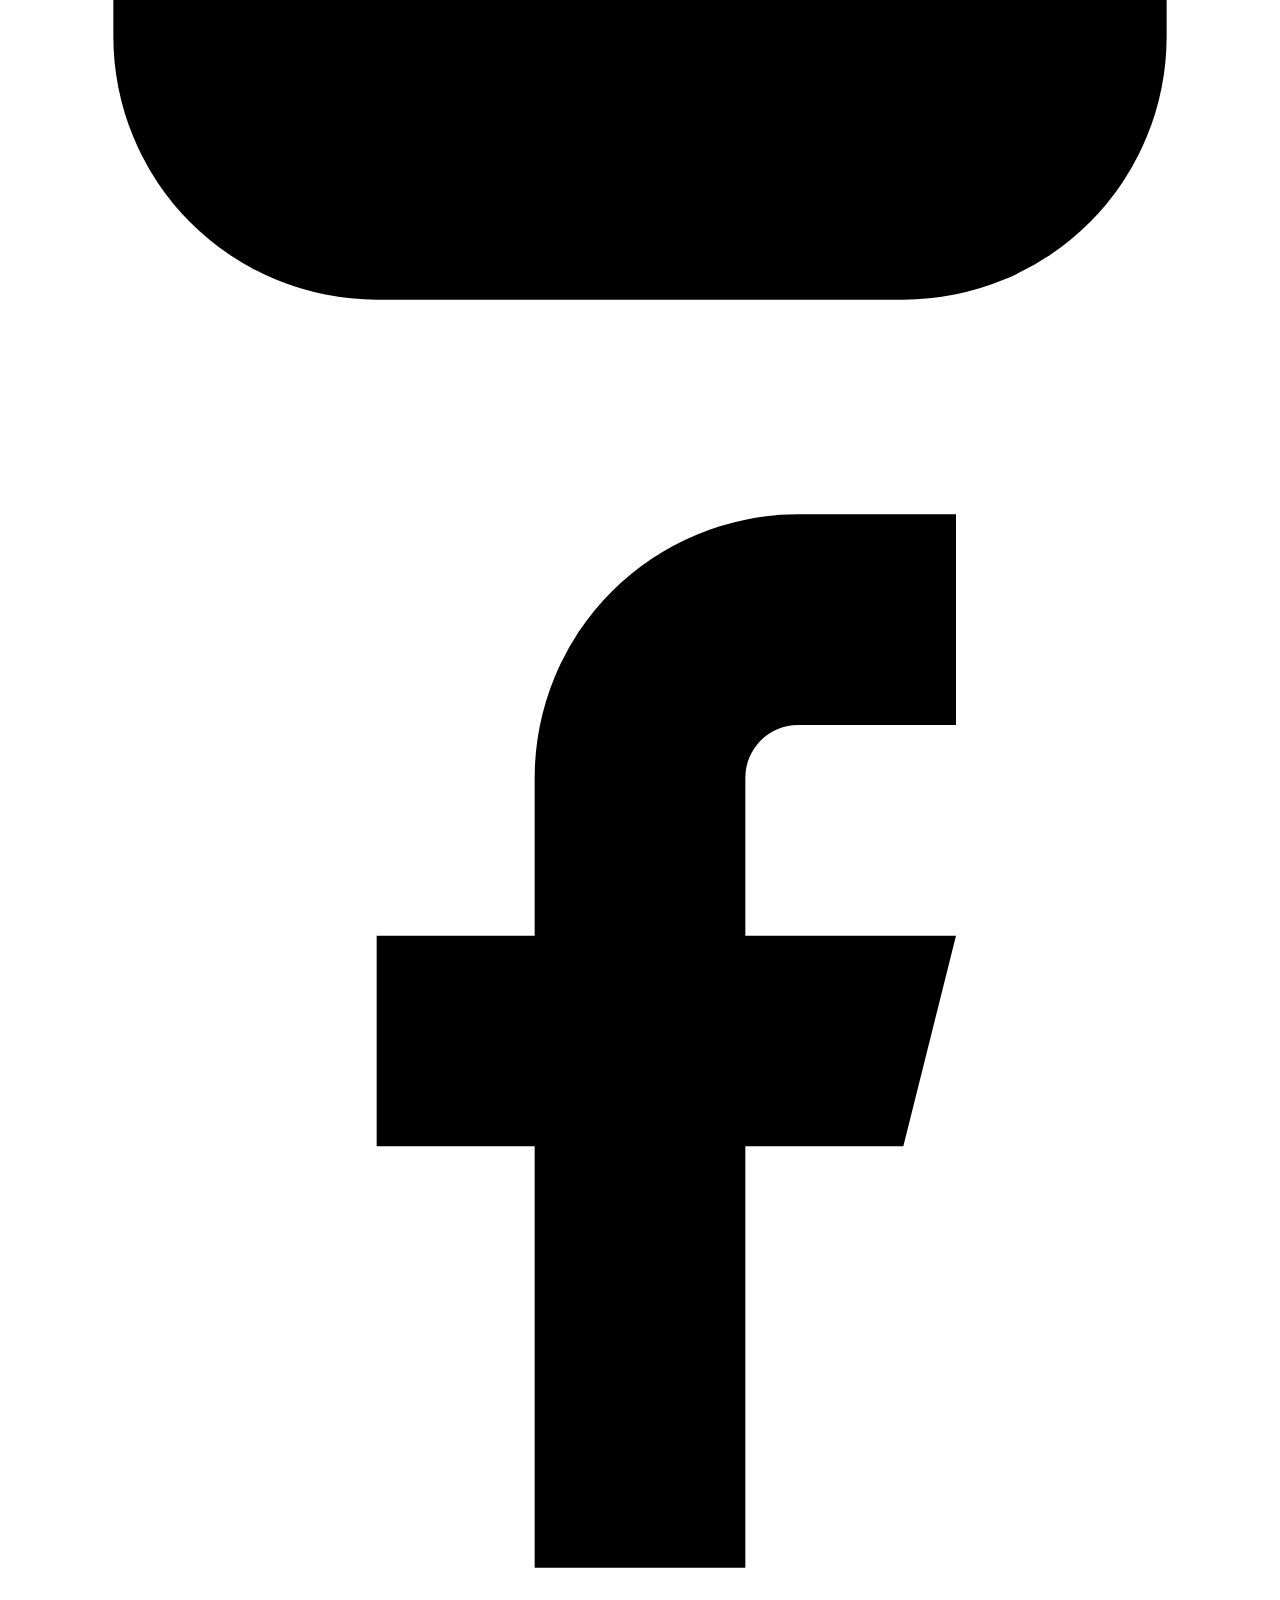
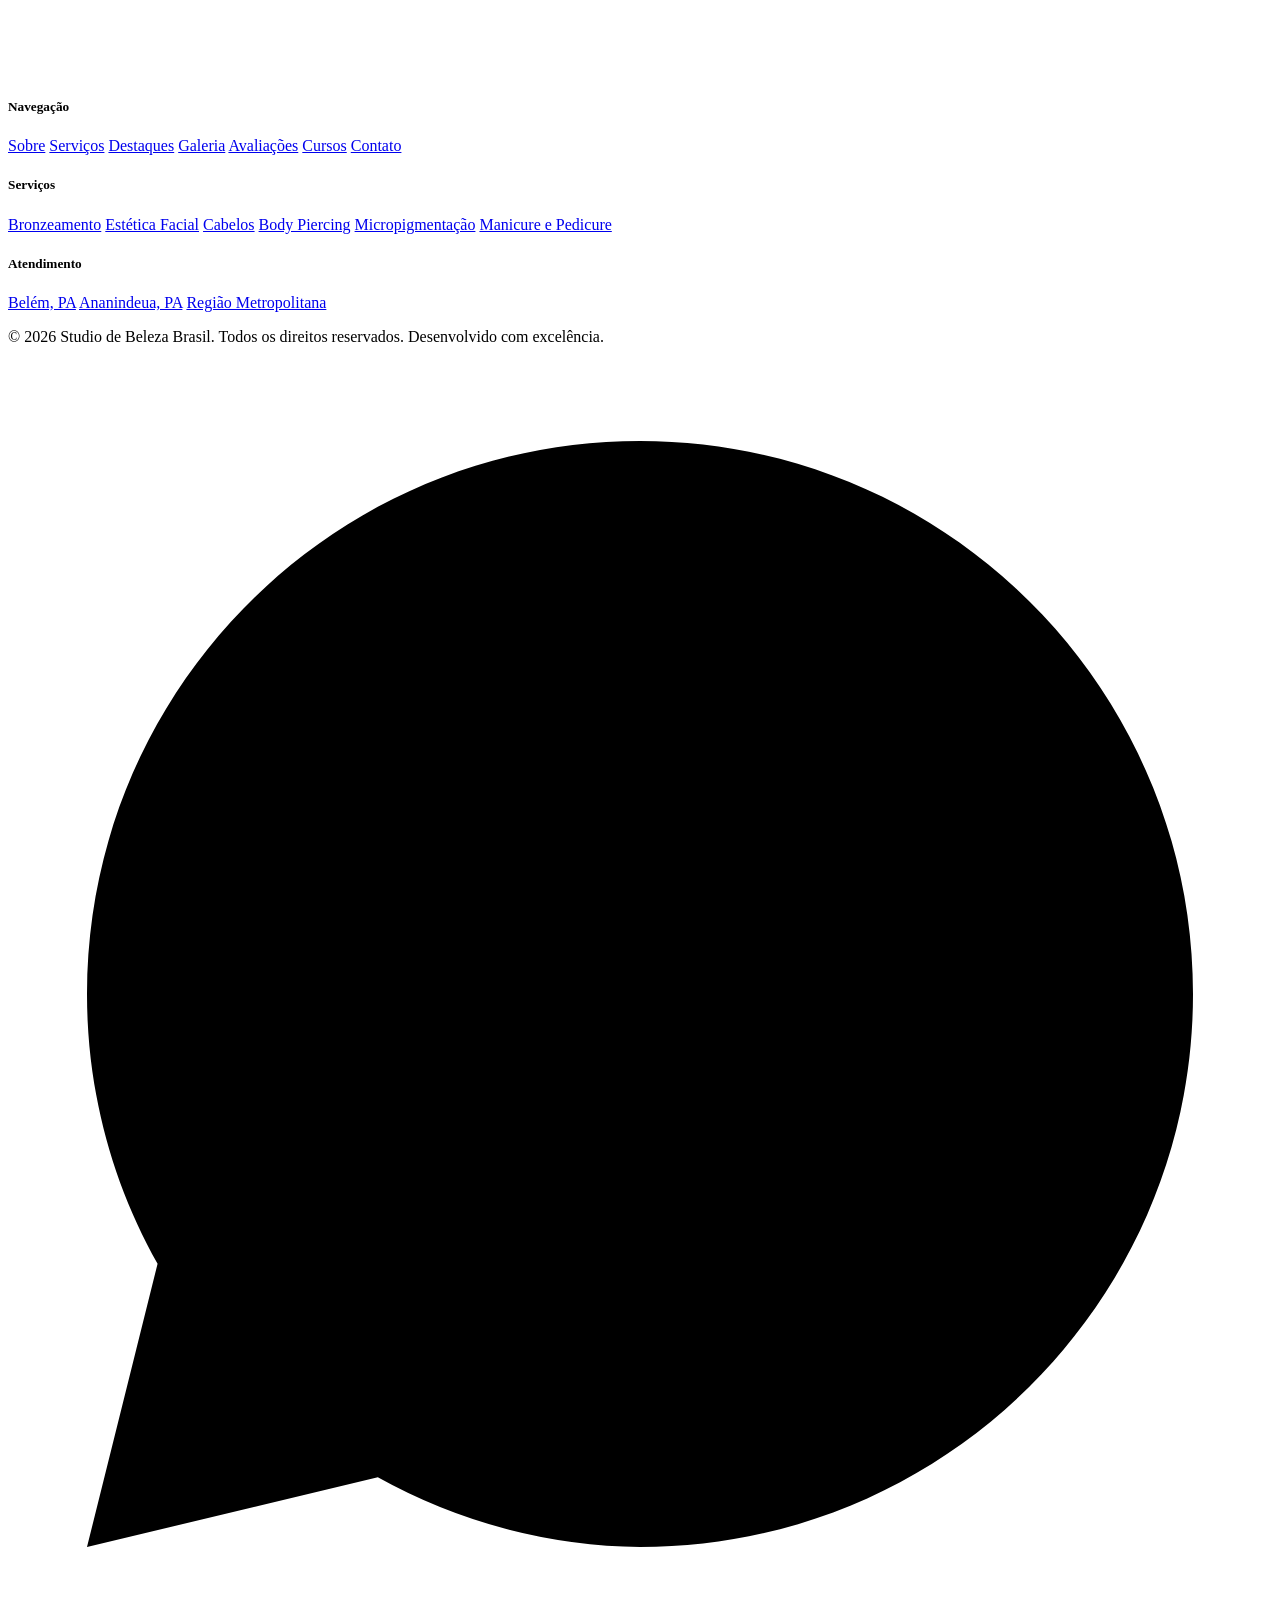
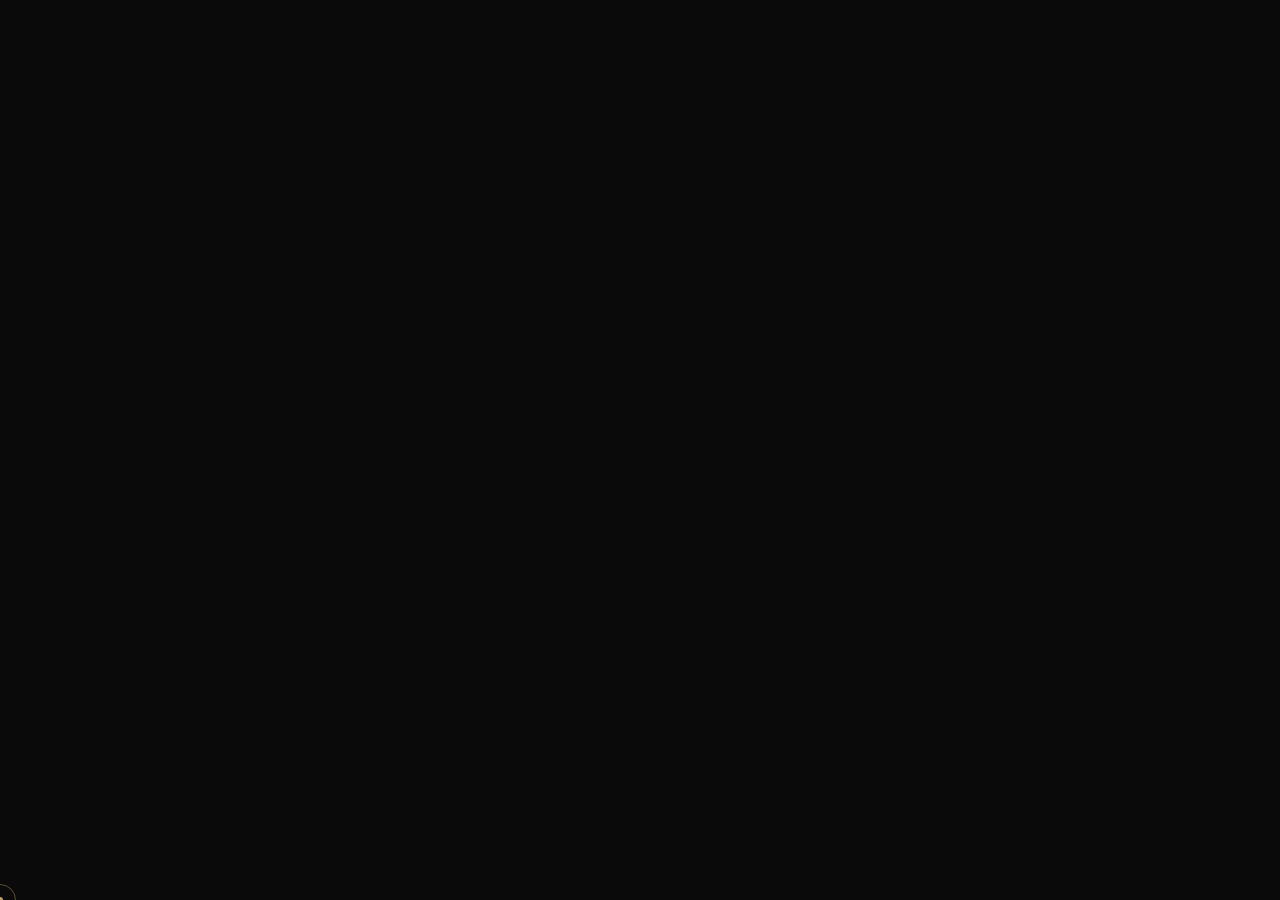
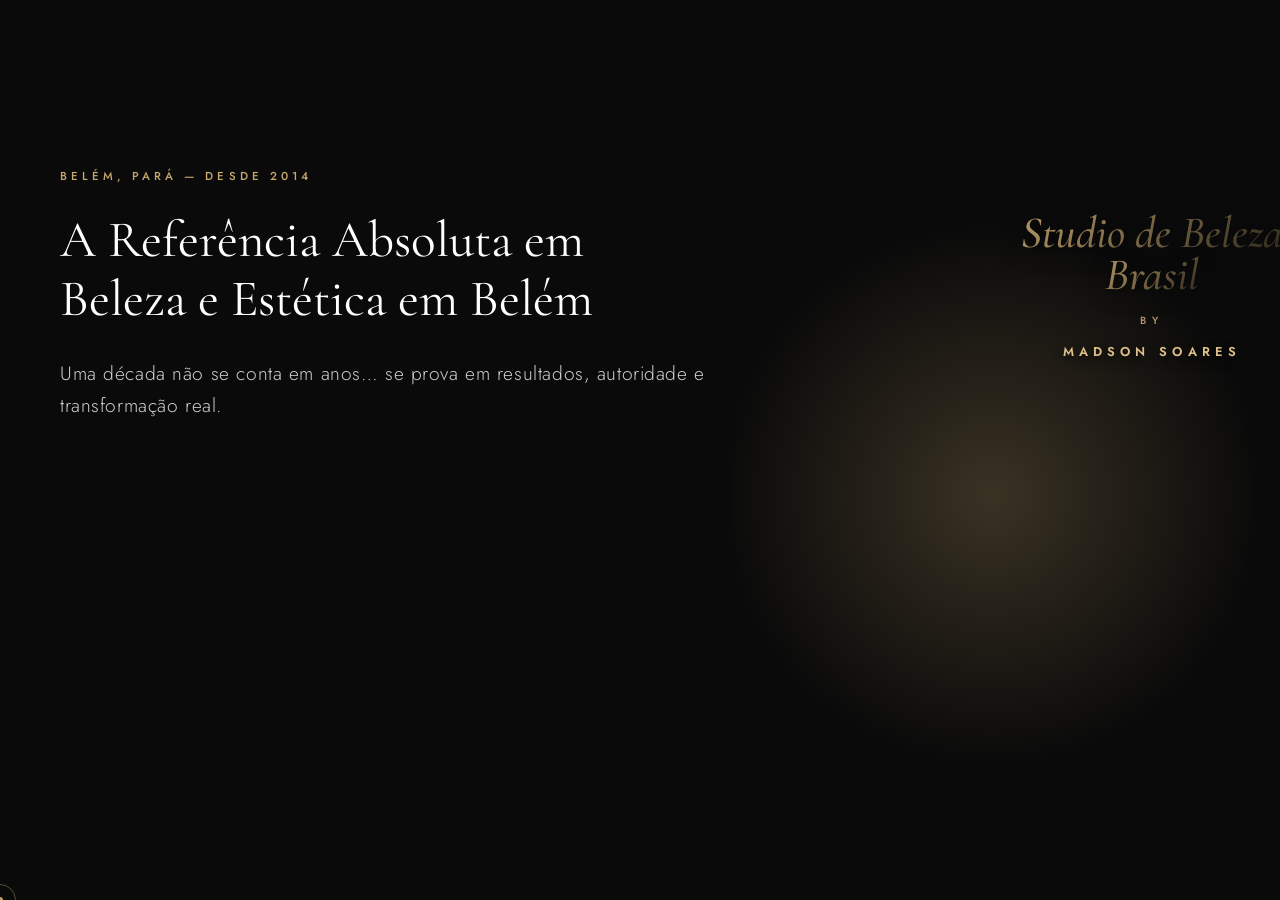
